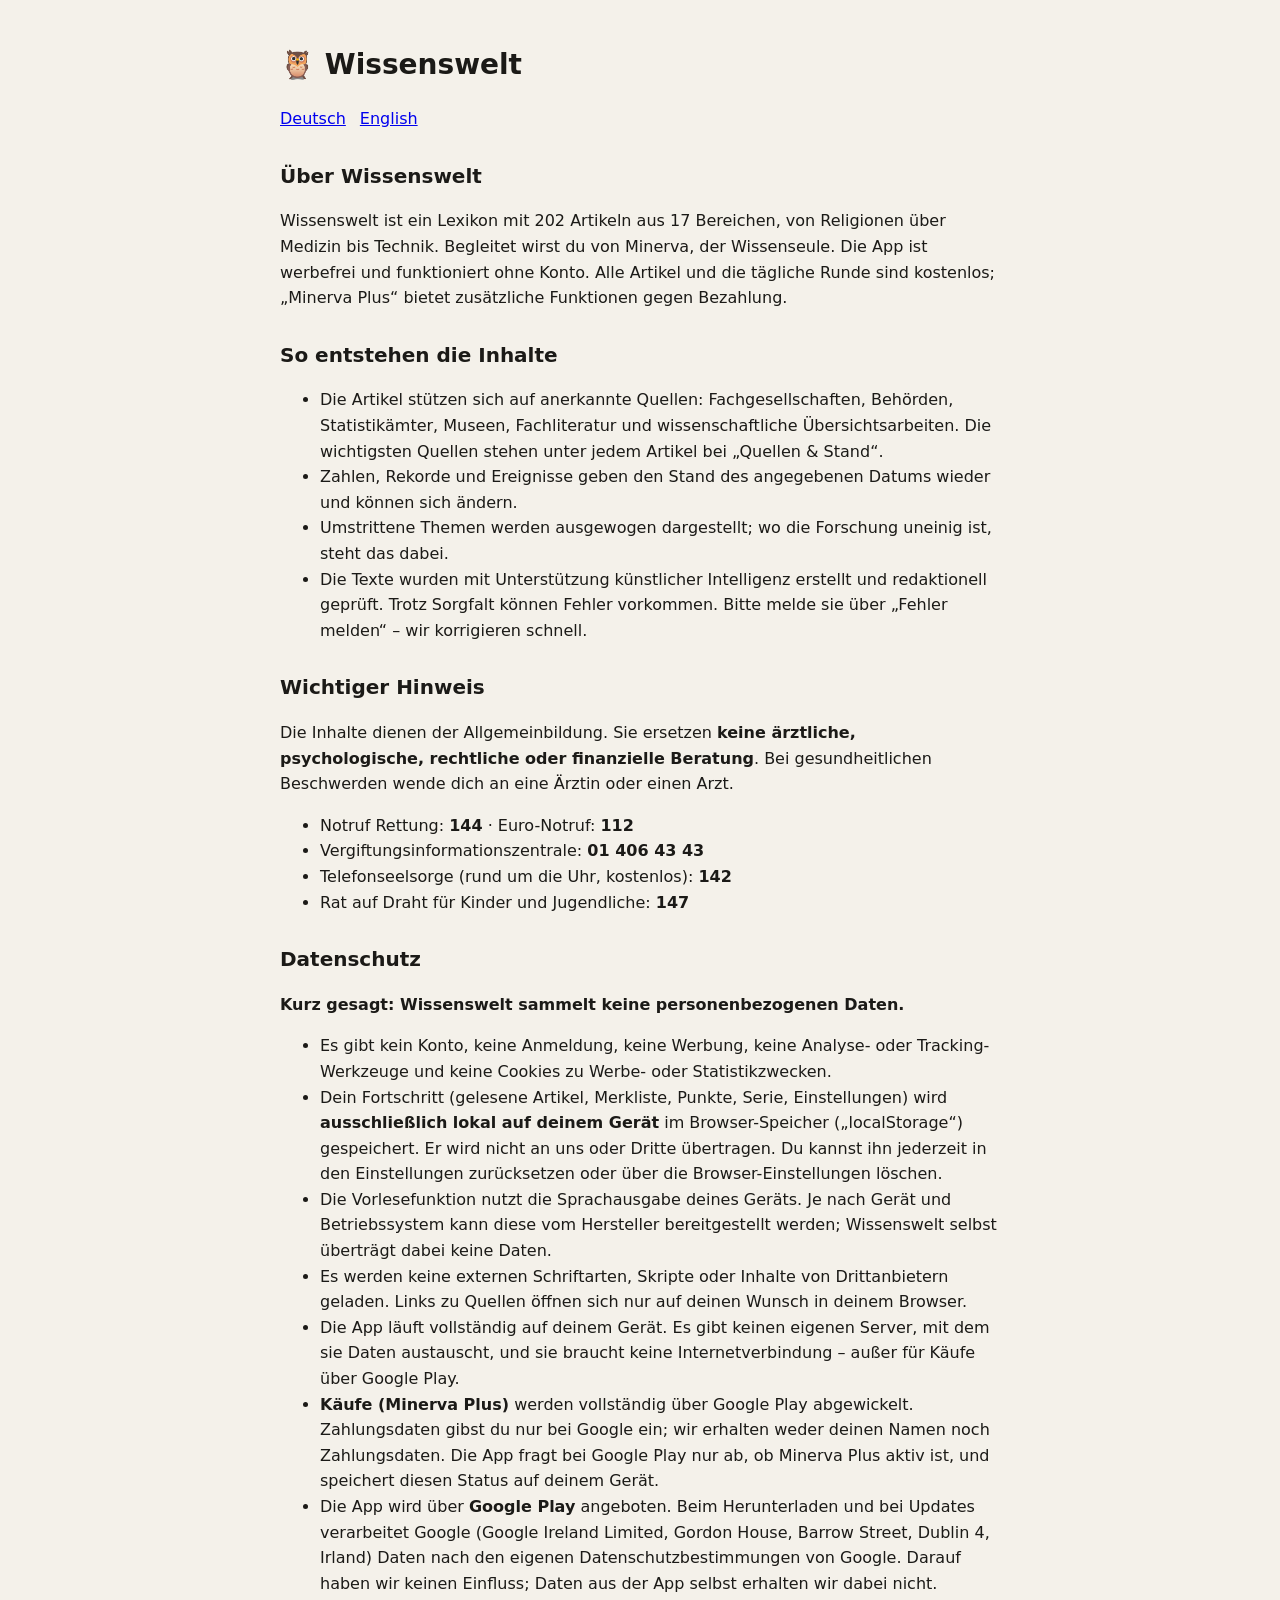
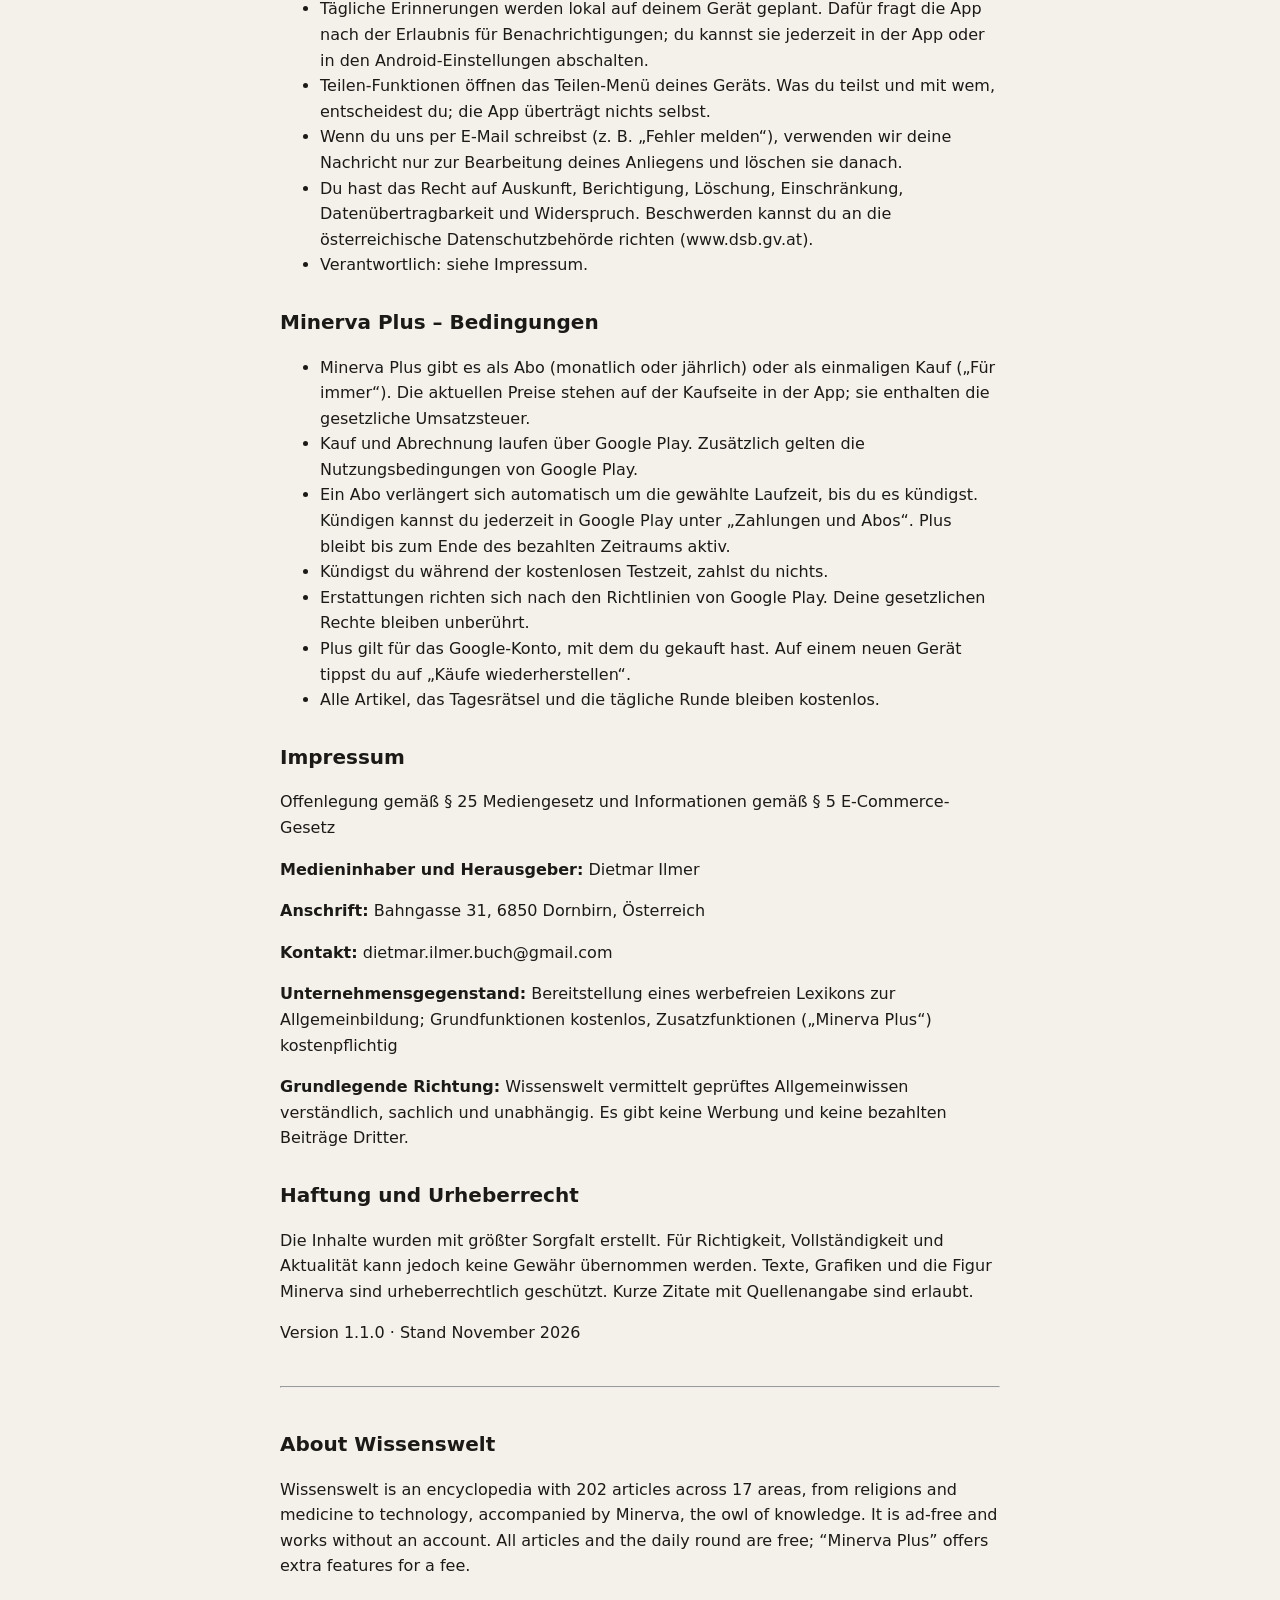
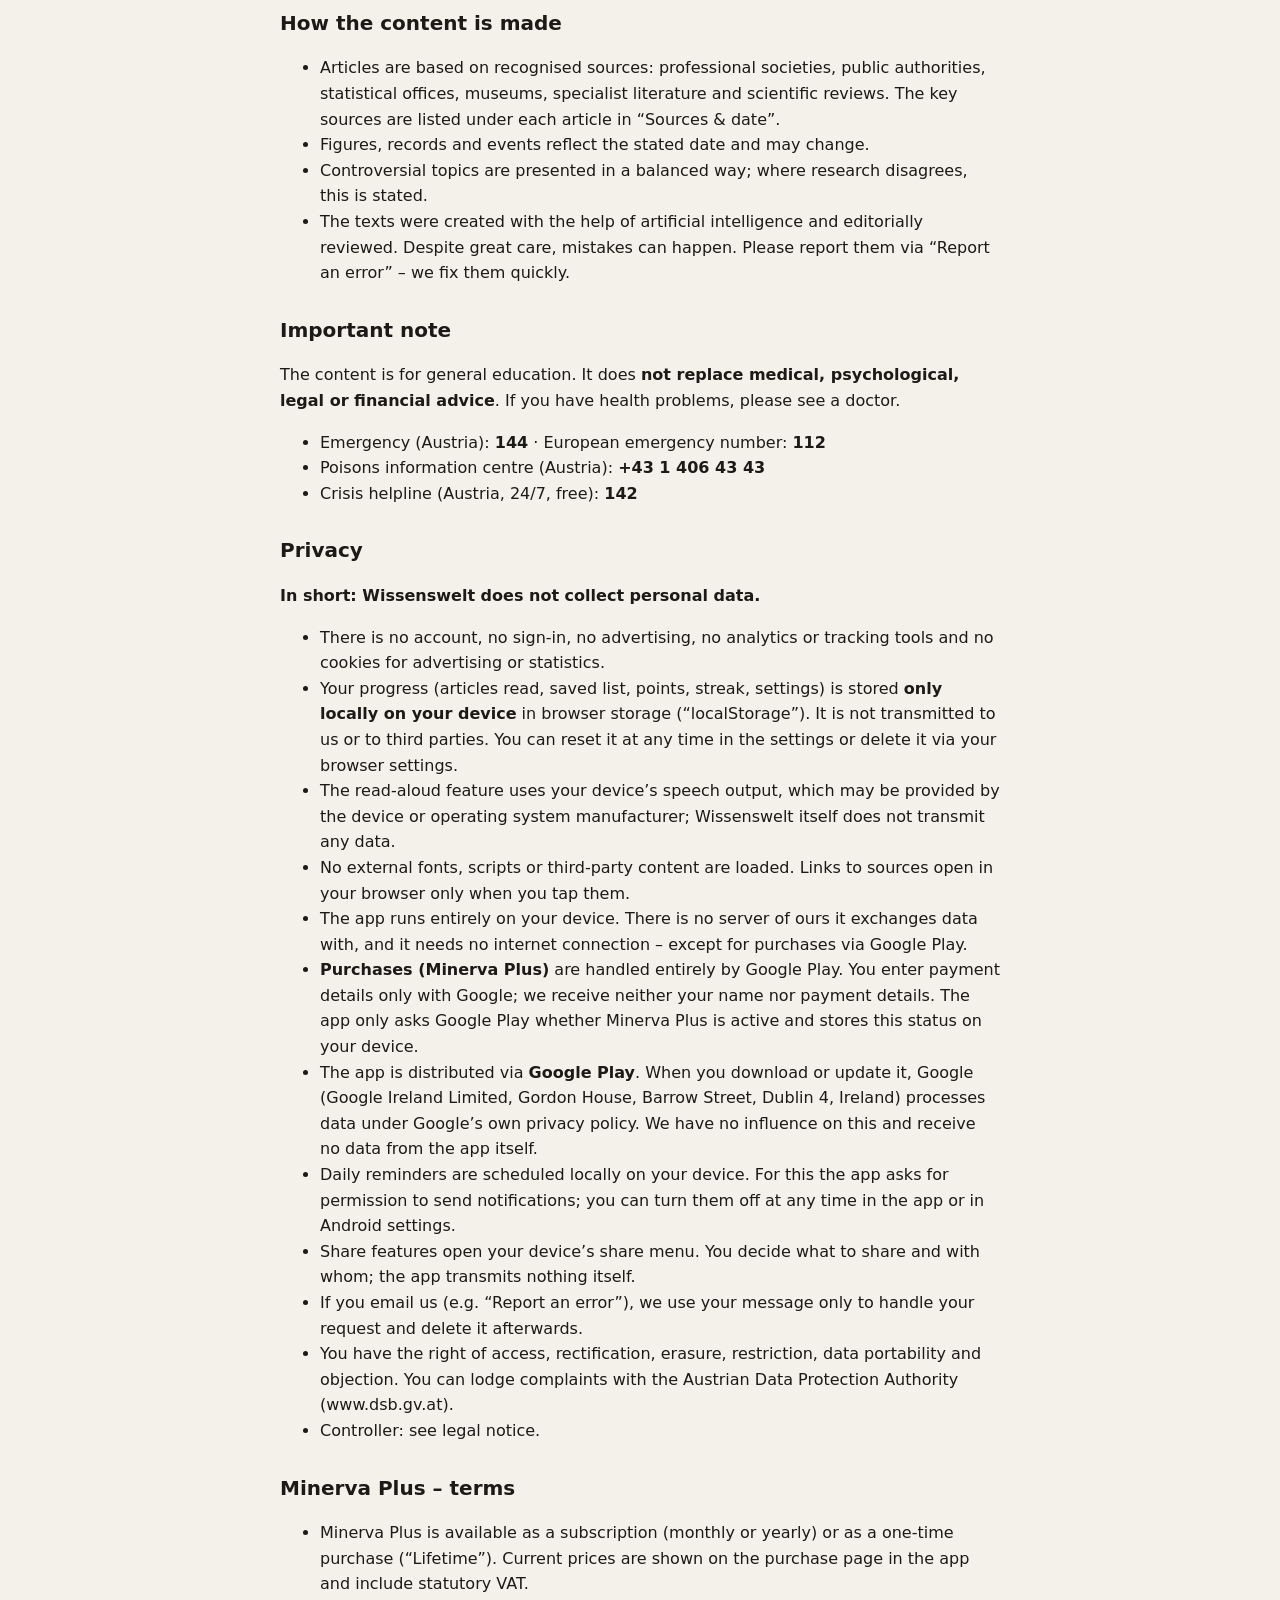
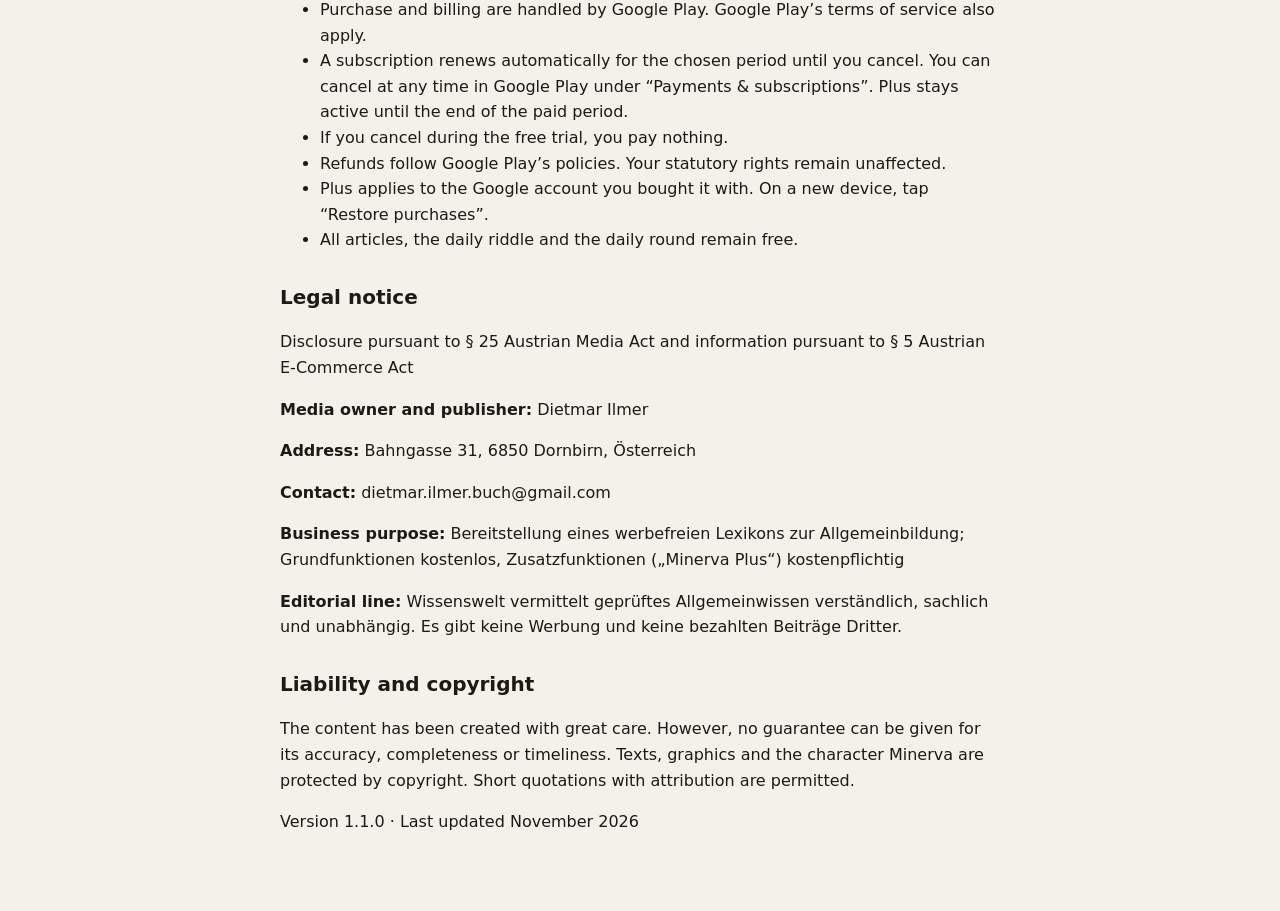
==== privacy.html @ 7f0a8e6c "Datenschutzerklärung und Impressum für Wissenswelt Co-Authored-By: Claude Opus 5.5 <noreply@anthropi" ====
<!DOCTYPE html><html lang="de"><head><meta charset="utf-8"><meta name="viewport" content="width=device-width,initial-scale=1"><title>Wissenswelt – Datenschutz & Impressum</title>
<style>body{font-family:system-ui,-apple-system,"Segoe UI",Roboto,sans-serif;max-width:720px;margin:0 auto;padding:24px 18px 60px;line-height:1.6;color:#1b1a17;background:#f4f1ea}h1{font-size:28px}h2{margin-top:28px;font-size:20px}nav a{margin-right:14px}hr{margin:40px 0}</style></head>
<body><h1>🦉 Wissenswelt</h1><nav><a href="#de">Deutsch</a><a href="#en">English</a></nav><section id="de"><h2>Über Wissenswelt</h2>
<p>Wissenswelt ist ein Lexikon mit 202 Artikeln aus 17 Bereichen, von Religionen über Medizin bis Technik. Begleitet wirst du von Minerva, der Wissenseule. Die App ist werbefrei und funktioniert ohne Konto. Alle Artikel und die tägliche Runde sind kostenlos; „Minerva Plus“ bietet zusätzliche Funktionen gegen Bezahlung.</p>
<h2>So entstehen die Inhalte</h2>
<ul>
<li>Die Artikel stützen sich auf anerkannte Quellen: Fachgesellschaften, Behörden, Statistikämter, Museen, Fachliteratur und wissenschaftliche Übersichtsarbeiten. Die wichtigsten Quellen stehen unter jedem Artikel bei „Quellen &amp; Stand“.</li>
<li>Zahlen, Rekorde und Ereignisse geben den Stand des angegebenen Datums wieder und können sich ändern.</li>
<li>Umstrittene Themen werden ausgewogen dargestellt; wo die Forschung uneinig ist, steht das dabei.</li>
<li>Die Texte wurden mit Unterstützung künstlicher Intelligenz erstellt und redaktionell geprüft. Trotz Sorgfalt können Fehler vorkommen. Bitte melde sie über „Fehler melden“ – wir korrigieren schnell.</li>
</ul>
<h2>Wichtiger Hinweis</h2>
<p>Die Inhalte dienen der Allgemeinbildung. Sie ersetzen <b>keine ärztliche, psychologische, rechtliche oder finanzielle Beratung</b>. Bei gesundheitlichen Beschwerden wende dich an eine Ärztin oder einen Arzt.</p>
<ul>
<li>Notruf Rettung: <b>144</b> · Euro-Notruf: <b>112</b></li>
<li>Vergiftungsinformationszentrale: <b>01 406 43 43</b></li>
<li>Telefonseelsorge (rund um die Uhr, kostenlos): <b>142</b></li>
<li>Rat auf Draht für Kinder und Jugendliche: <b>147</b></li>
</ul>
<h2>Datenschutz</h2>
<p><b>Kurz gesagt: Wissenswelt sammelt keine personenbezogenen Daten.</b></p>
<ul>
<li>Es gibt kein Konto, keine Anmeldung, keine Werbung, keine Analyse- oder Tracking-Werkzeuge und keine Cookies zu Werbe- oder Statistikzwecken.</li>
<li>Dein Fortschritt (gelesene Artikel, Merkliste, Punkte, Serie, Einstellungen) wird <b>ausschließlich lokal auf deinem Gerät</b> im Browser-Speicher („localStorage“) gespeichert. Er wird nicht an uns oder Dritte übertragen. Du kannst ihn jederzeit in den Einstellungen zurücksetzen oder über die Browser-Einstellungen löschen.</li>
<li>Die Vorlesefunktion nutzt die Sprachausgabe deines Geräts. Je nach Gerät und Betriebssystem kann diese vom Hersteller bereitgestellt werden; Wissenswelt selbst überträgt dabei keine Daten.</li>
<li>Es werden keine externen Schriftarten, Skripte oder Inhalte von Drittanbietern geladen. Links zu Quellen öffnen sich nur auf deinen Wunsch in deinem Browser.</li>
<li>Die App läuft vollständig auf deinem Gerät. Es gibt keinen eigenen Server, mit dem sie Daten austauscht, und sie braucht keine Internetverbindung – außer für Käufe über Google Play.</li>
<li><b>Käufe (Minerva Plus)</b> werden vollständig über Google Play abgewickelt. Zahlungsdaten gibst du nur bei Google ein; wir erhalten weder deinen Namen noch Zahlungsdaten. Die App fragt bei Google Play nur ab, ob Minerva Plus aktiv ist, und speichert diesen Status auf deinem Gerät.</li>
<li>Die App wird über <b>Google Play</b> angeboten. Beim Herunterladen und bei Updates verarbeitet Google (Google Ireland Limited, Gordon House, Barrow Street, Dublin 4, Irland) Daten nach den eigenen Datenschutzbestimmungen von Google. Darauf haben wir keinen Einfluss; Daten aus der App selbst erhalten wir dabei nicht.</li>
<li>Tägliche Erinnerungen werden lokal auf deinem Gerät geplant. Dafür fragt die App nach der Erlaubnis für Benachrichtigungen; du kannst sie jederzeit in der App oder in den Android-Einstellungen abschalten.</li>
<li>Teilen-Funktionen öffnen das Teilen-Menü deines Geräts. Was du teilst und mit wem, entscheidest du; die App überträgt nichts selbst.</li>
<li>Wenn du uns per E-Mail schreibst (z. B. „Fehler melden“), verwenden wir deine Nachricht nur zur Bearbeitung deines Anliegens und löschen sie danach.</li>
<li>Du hast das Recht auf Auskunft, Berichtigung, Löschung, Einschränkung, Datenübertragbarkeit und Widerspruch. Beschwerden kannst du an die österreichische Datenschutzbehörde richten (www.dsb.gv.at).</li>
<li>Verantwortlich: siehe Impressum.</li>
</ul>
<h2>Minerva Plus – Bedingungen</h2>
<ul>
<li>Minerva Plus gibt es als Abo (monatlich oder jährlich) oder als einmaligen Kauf („Für immer“). Die aktuellen Preise stehen auf der Kaufseite in der App; sie enthalten die gesetzliche Umsatzsteuer.</li>
<li>Kauf und Abrechnung laufen über Google Play. Zusätzlich gelten die Nutzungsbedingungen von Google Play.</li>
<li>Ein Abo verlängert sich automatisch um die gewählte Laufzeit, bis du es kündigst. Kündigen kannst du jederzeit in Google Play unter „Zahlungen und Abos“. Plus bleibt bis zum Ende des bezahlten Zeitraums aktiv.</li>
<li>Kündigst du während der kostenlosen Testzeit, zahlst du nichts.</li>
<li>Erstattungen richten sich nach den Richtlinien von Google Play. Deine gesetzlichen Rechte bleiben unberührt.</li>
<li>Plus gilt für das Google-Konto, mit dem du gekauft hast. Auf einem neuen Gerät tippst du auf „Käufe wiederherstellen“.</li>
<li>Alle Artikel, das Tagesrätsel und die tägliche Runde bleiben kostenlos.</li>
</ul>
<h2>Impressum</h2>
<p>Offenlegung gemäß § 25 Mediengesetz und Informationen gemäß § 5 E-Commerce-Gesetz</p>
<p><b>Medieninhaber und Herausgeber:</b> Dietmar Ilmer</p>
<p><b>Anschrift:</b> Bahngasse 31, 6850 Dornbirn, Österreich</p>
<p><b>Kontakt:</b> dietmar.ilmer.buch@gmail.com</p>
<p><b>Unternehmensgegenstand:</b> Bereitstellung eines werbefreien Lexikons zur Allgemeinbildung; Grundfunktionen kostenlos, Zusatzfunktionen („Minerva Plus“) kostenpflichtig</p>
<p><b>Grundlegende Richtung:</b> Wissenswelt vermittelt geprüftes Allgemeinwissen verständlich, sachlich und unabhängig. Es gibt keine Werbung und keine bezahlten Beiträge Dritter.</p>
<h2>Haftung und Urheberrecht</h2>
<p>Die Inhalte wurden mit größter Sorgfalt erstellt. Für Richtigkeit, Vollständigkeit und Aktualität kann jedoch keine Gewähr übernommen werden. Texte, Grafiken und die Figur Minerva sind urheberrechtlich geschützt. Kurze Zitate mit Quellenangabe sind erlaubt.</p>
<p>Version 1.1.0 · Stand November 2026</p></section><hr><section id="en" lang="en"><h2>About Wissenswelt</h2>
<p>Wissenswelt is an encyclopedia with 202 articles across 17 areas, from religions and medicine to technology, accompanied by Minerva, the owl of knowledge. It is ad-free and works without an account. All articles and the daily round are free; “Minerva Plus” offers extra features for a fee.</p>
<h2>How the content is made</h2>
<ul>
<li>Articles are based on recognised sources: professional societies, public authorities, statistical offices, museums, specialist literature and scientific reviews. The key sources are listed under each article in “Sources &amp; date”.</li>
<li>Figures, records and events reflect the stated date and may change.</li>
<li>Controversial topics are presented in a balanced way; where research disagrees, this is stated.</li>
<li>The texts were created with the help of artificial intelligence and editorially reviewed. Despite great care, mistakes can happen. Please report them via “Report an error” – we fix them quickly.</li>
</ul>
<h2>Important note</h2>
<p>The content is for general education. It does <b>not replace medical, psychological, legal or financial advice</b>. If you have health problems, please see a doctor.</p>
<ul>
<li>Emergency (Austria): <b>144</b> · European emergency number: <b>112</b></li>
<li>Poisons information centre (Austria): <b>+43 1 406 43 43</b></li>
<li>Crisis helpline (Austria, 24/7, free): <b>142</b></li>
</ul>
<h2>Privacy</h2>
<p><b>In short: Wissenswelt does not collect personal data.</b></p>
<ul>
<li>There is no account, no sign-in, no advertising, no analytics or tracking tools and no cookies for advertising or statistics.</li>
<li>Your progress (articles read, saved list, points, streak, settings) is stored <b>only locally on your device</b> in browser storage (“localStorage”). It is not transmitted to us or to third parties. You can reset it at any time in the settings or delete it via your browser settings.</li>
<li>The read-aloud feature uses your device’s speech output, which may be provided by the device or operating system manufacturer; Wissenswelt itself does not transmit any data.</li>
<li>No external fonts, scripts or third-party content are loaded. Links to sources open in your browser only when you tap them.</li>
<li>The app runs entirely on your device. There is no server of ours it exchanges data with, and it needs no internet connection – except for purchases via Google Play.</li>
<li><b>Purchases (Minerva Plus)</b> are handled entirely by Google Play. You enter payment details only with Google; we receive neither your name nor payment details. The app only asks Google Play whether Minerva Plus is active and stores this status on your device.</li>
<li>The app is distributed via <b>Google Play</b>. When you download or update it, Google (Google Ireland Limited, Gordon House, Barrow Street, Dublin 4, Ireland) processes data under Google’s own privacy policy. We have no influence on this and receive no data from the app itself.</li>
<li>Daily reminders are scheduled locally on your device. For this the app asks for permission to send notifications; you can turn them off at any time in the app or in Android settings.</li>
<li>Share features open your device’s share menu. You decide what to share and with whom; the app transmits nothing itself.</li>
<li>If you email us (e.g. “Report an error”), we use your message only to handle your request and delete it afterwards.</li>
<li>You have the right of access, rectification, erasure, restriction, data portability and objection. You can lodge complaints with the Austrian Data Protection Authority (www.dsb.gv.at).</li>
<li>Controller: see legal notice.</li>
</ul>
<h2>Minerva Plus – terms</h2>
<ul>
<li>Minerva Plus is available as a subscription (monthly or yearly) or as a one-time purchase (“Lifetime”). Current prices are shown on the purchase page in the app and include statutory VAT.</li>
<li>Purchase and billing are handled by Google Play. Google Play’s terms of service also apply.</li>
<li>A subscription renews automatically for the chosen period until you cancel. You can cancel at any time in Google Play under “Payments &amp; subscriptions”. Plus stays active until the end of the paid period.</li>
<li>If you cancel during the free trial, you pay nothing.</li>
<li>Refunds follow Google Play’s policies. Your statutory rights remain unaffected.</li>
<li>Plus applies to the Google account you bought it with. On a new device, tap “Restore purchases”.</li>
<li>All articles, the daily riddle and the daily round remain free.</li>
</ul>
<h2>Legal notice</h2>
<p>Disclosure pursuant to § 25 Austrian Media Act and information pursuant to § 5 Austrian E-Commerce Act</p>
<p><b>Media owner and publisher:</b> Dietmar Ilmer</p>
<p><b>Address:</b> Bahngasse 31, 6850 Dornbirn, Österreich</p>
<p><b>Contact:</b> dietmar.ilmer.buch@gmail.com</p>
<p><b>Business purpose:</b> Bereitstellung eines werbefreien Lexikons zur Allgemeinbildung; Grundfunktionen kostenlos, Zusatzfunktionen („Minerva Plus“) kostenpflichtig</p>
<p><b>Editorial line:</b> Wissenswelt vermittelt geprüftes Allgemeinwissen verständlich, sachlich und unabhängig. Es gibt keine Werbung und keine bezahlten Beiträge Dritter.</p>
<h2>Liability and copyright</h2>
<p>The content has been created with great care. However, no guarantee can be given for its accuracy, completeness or timeliness. Texts, graphics and the character Minerva are protected by copyright. Short quotations with attribution are permitted.</p>
<p>Version 1.1.0 · Last updated November 2026</p></section></body></html>
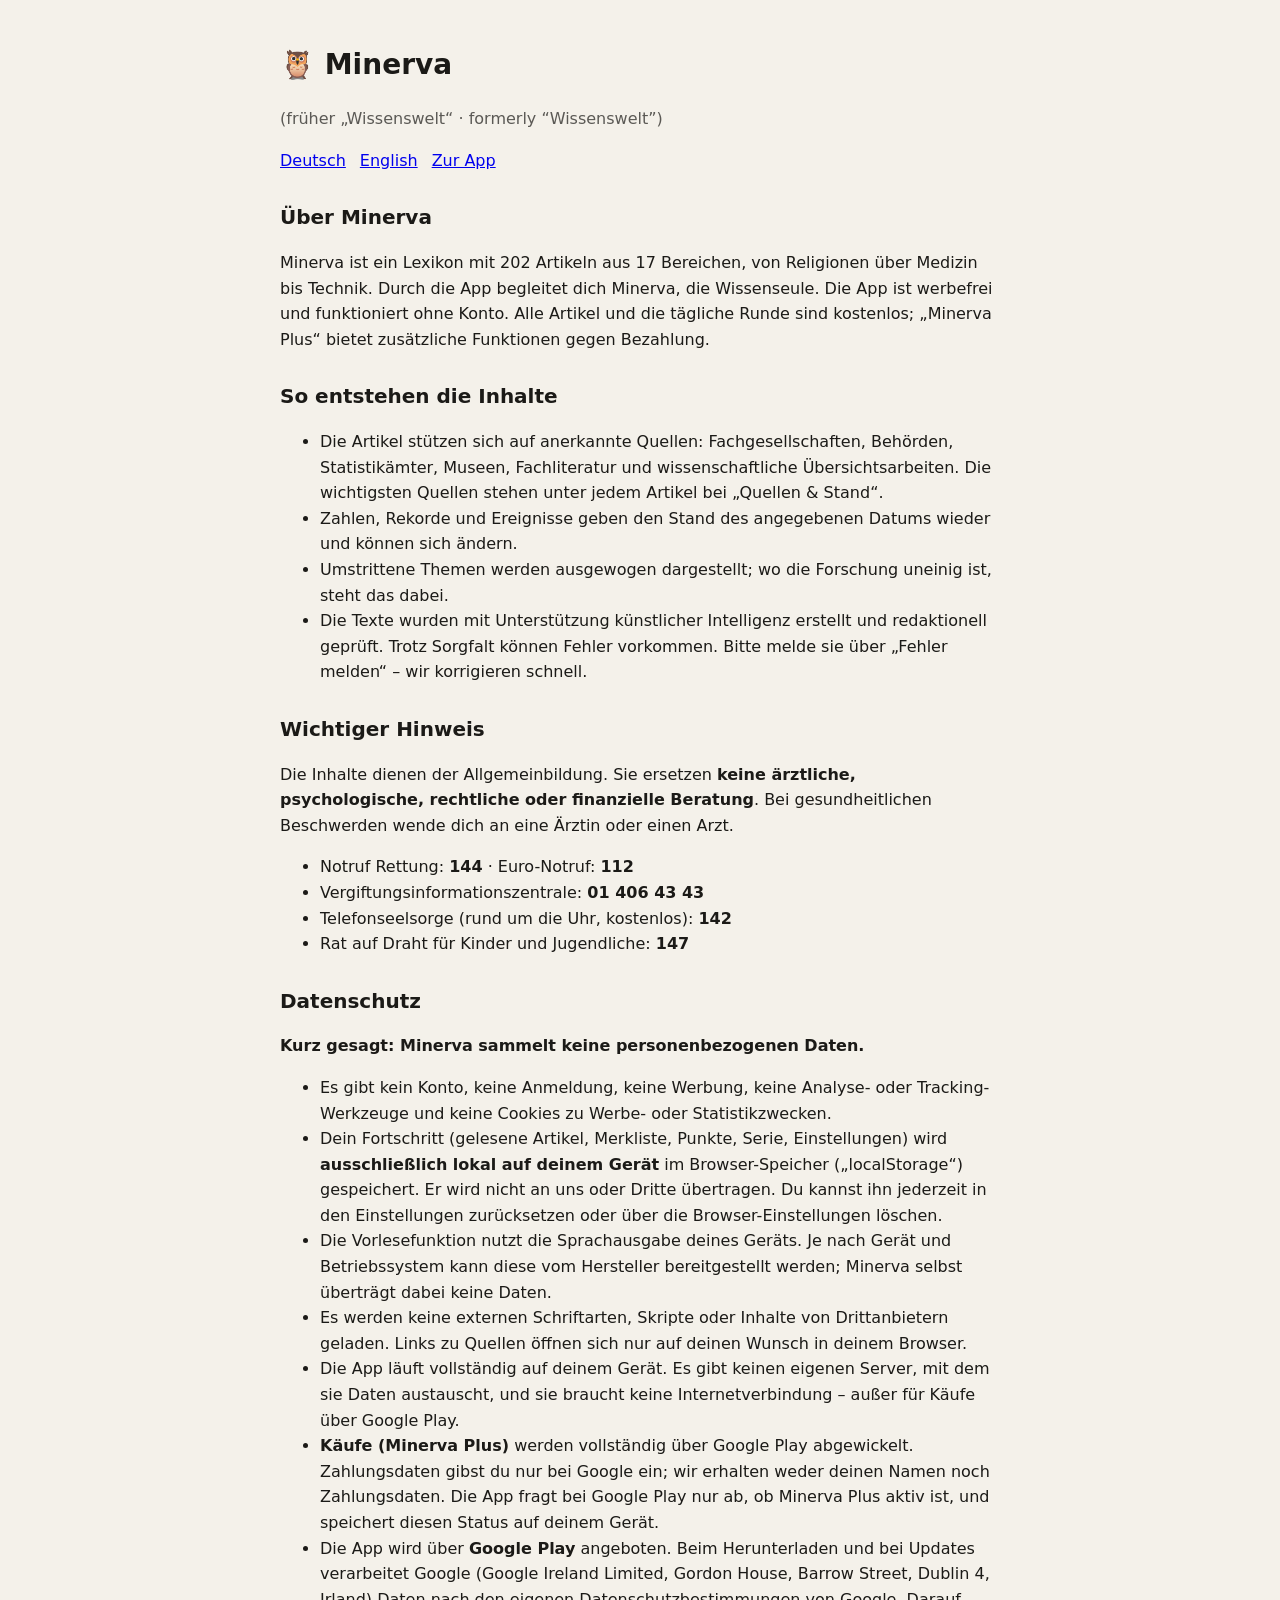
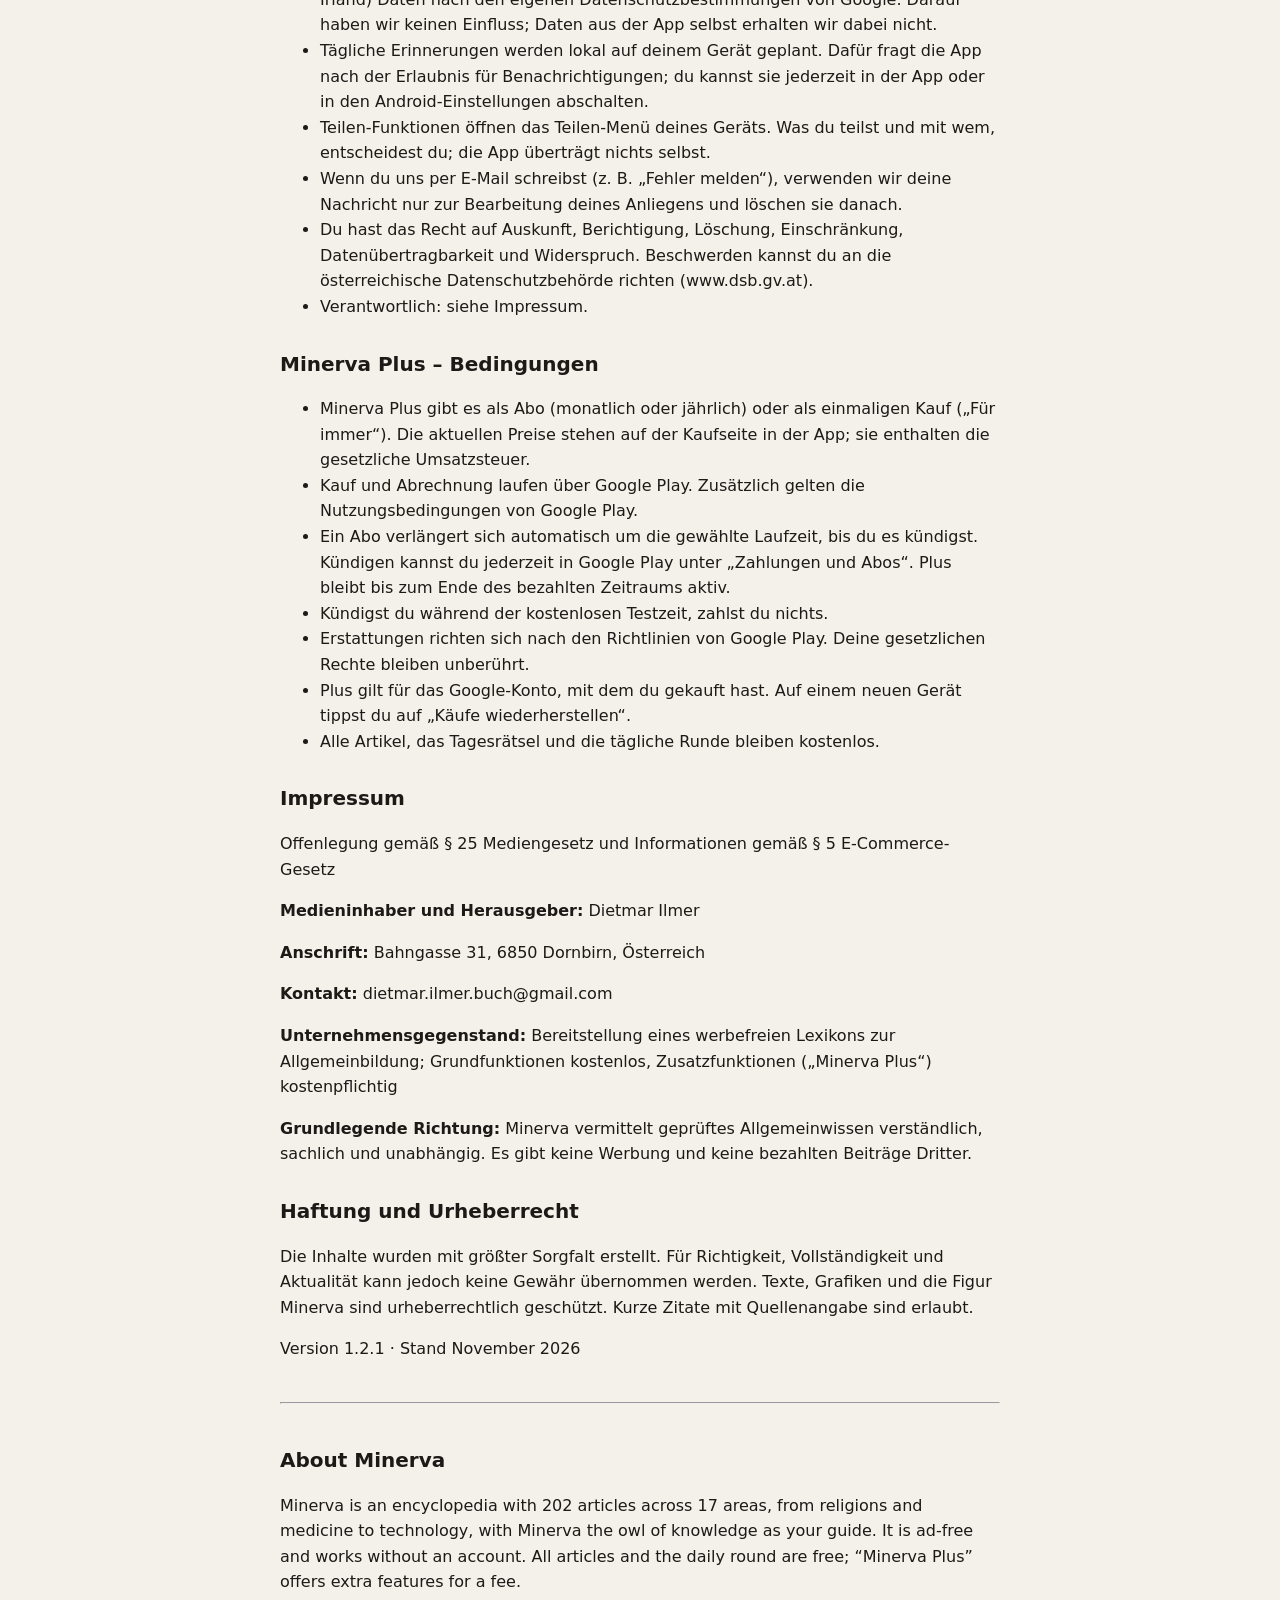
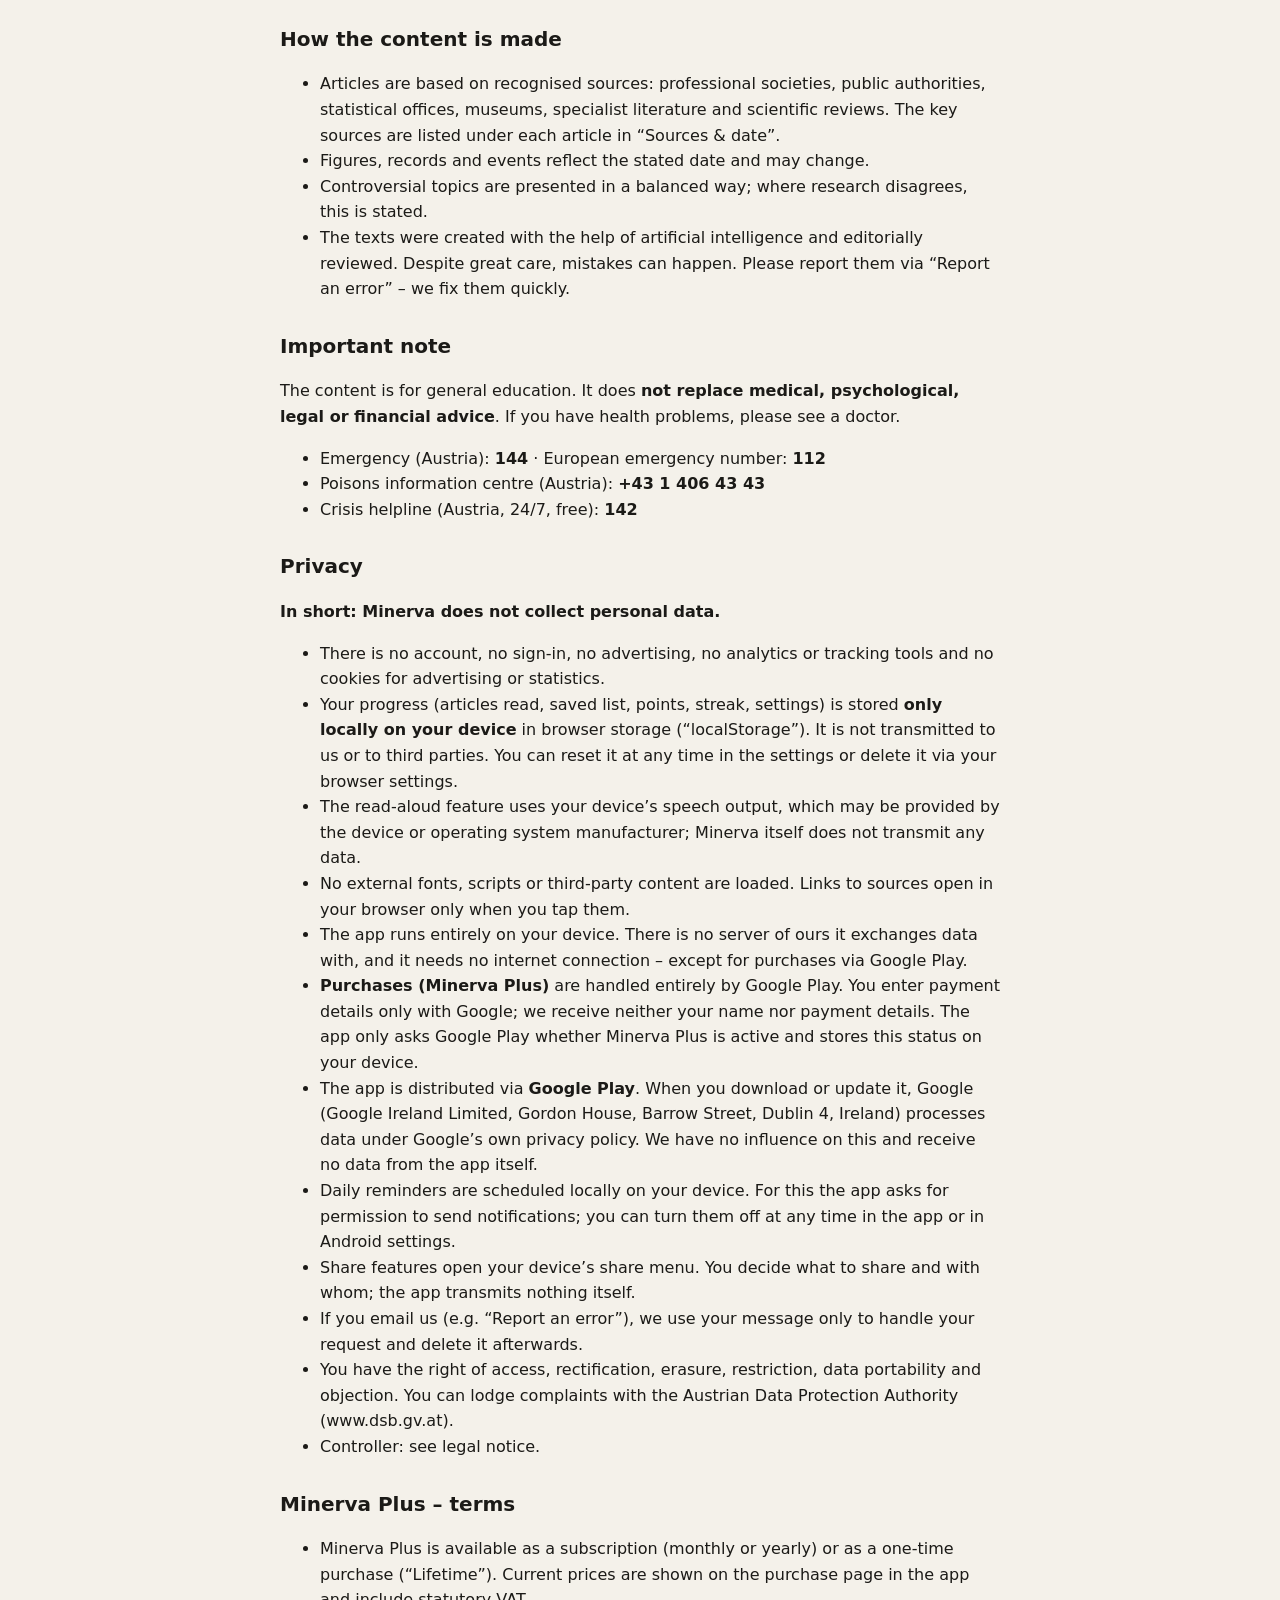
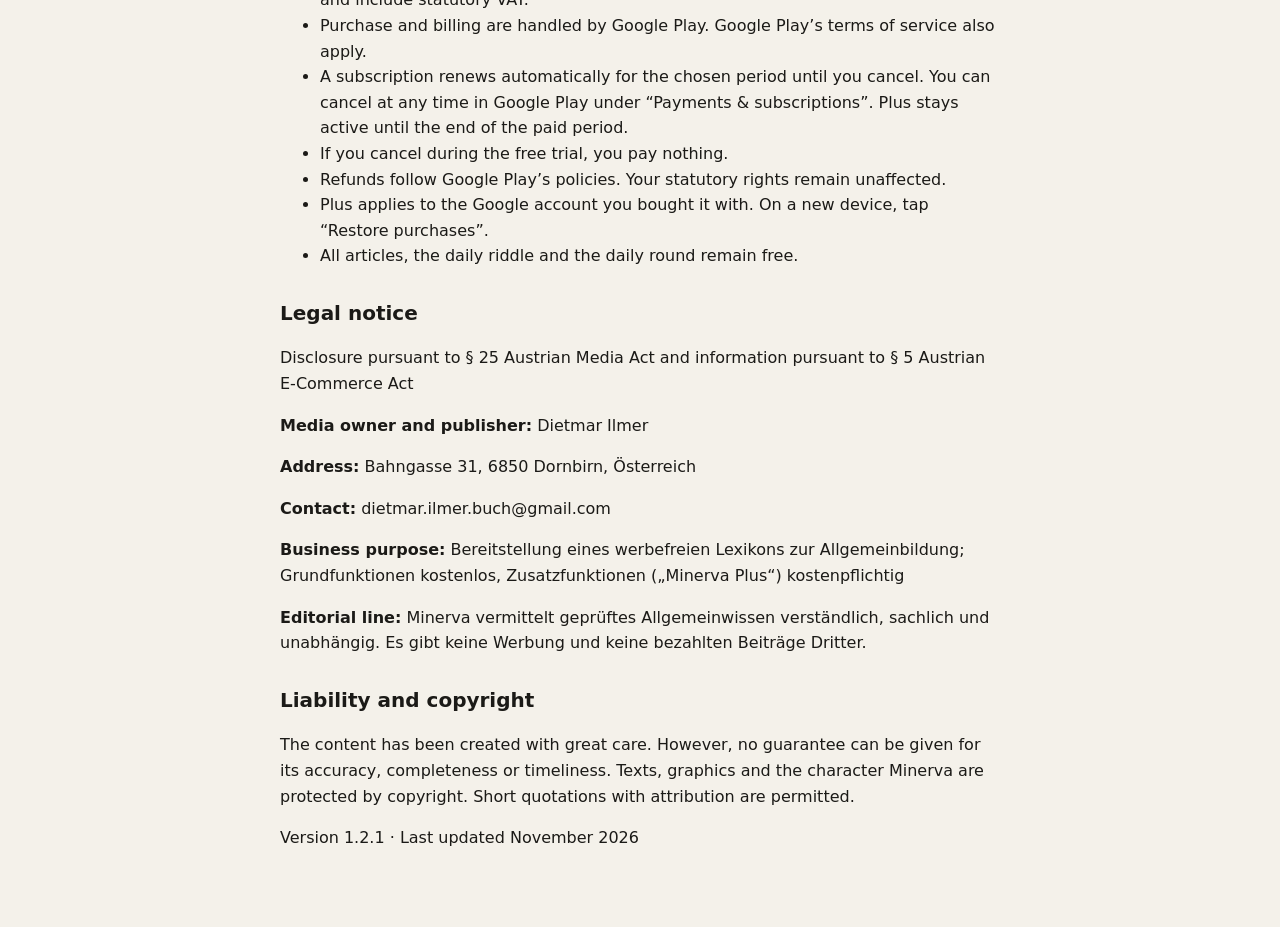
==== commit 65a74897: "Datenschutzerklärung: App heißt jetzt Minerva, Version 1.2.1 Co-Authored-By: Claude Opus 5.5 <norepl" ====
--- a/privacy.html
+++ b/privacy.html
@@ -1,7 +1,7 @@
-<!DOCTYPE html><html lang="de"><head><meta charset="utf-8"><meta name="viewport" content="width=device-width,initial-scale=1"><title>Wissenswelt – Datenschutz & Impressum</title>
+<!DOCTYPE html><html lang="de"><head><meta charset="utf-8"><meta name="viewport" content="width=device-width,initial-scale=1"><title>Minerva – Datenschutz & Impressum</title>
 <style>body{font-family:system-ui,-apple-system,"Segoe UI",Roboto,sans-serif;max-width:720px;margin:0 auto;padding:24px 18px 60px;line-height:1.6;color:#1b1a17;background:#f4f1ea}h1{font-size:28px}h2{margin-top:28px;font-size:20px}nav a{margin-right:14px}hr{margin:40px 0}</style></head>
-<body><h1>🦉 Wissenswelt</h1><nav><a href="#de">Deutsch</a><a href="#en">English</a></nav><section id="de"><h2>Über Wissenswelt</h2>
-<p>Wissenswelt ist ein Lexikon mit 202 Artikeln aus 17 Bereichen, von Religionen über Medizin bis Technik. Begleitet wirst du von Minerva, der Wissenseule. Die App ist werbefrei und funktioniert ohne Konto. Alle Artikel und die tägliche Runde sind kostenlos; „Minerva Plus“ bietet zusätzliche Funktionen gegen Bezahlung.</p>
+<body><h1>🦉 Minerva</h1><p style="opacity:.7">(früher „Wissenswelt“ · formerly “Wissenswelt”)</p><nav><a href="#de">Deutsch</a><a href="#en">English</a><a href="./">Zur App</a></nav><section id="de"><h2>Über Minerva</h2>
+<p>Minerva ist ein Lexikon mit 202 Artikeln aus 17 Bereichen, von Religionen über Medizin bis Technik. Durch die App begleitet dich Minerva, die Wissenseule. Die App ist werbefrei und funktioniert ohne Konto. Alle Artikel und die tägliche Runde sind kostenlos; „Minerva Plus“ bietet zusätzliche Funktionen gegen Bezahlung.</p>
 <h2>So entstehen die Inhalte</h2>
 <ul>
 <li>Die Artikel stützen sich auf anerkannte Quellen: Fachgesellschaften, Behörden, Statistikämter, Museen, Fachliteratur und wissenschaftliche Übersichtsarbeiten. Die wichtigsten Quellen stehen unter jedem Artikel bei „Quellen &amp; Stand“.</li>
@@ -18,11 +18,11 @@
 <li>Rat auf Draht für Kinder und Jugendliche: <b>147</b></li>
 </ul>
 <h2>Datenschutz</h2>
-<p><b>Kurz gesagt: Wissenswelt sammelt keine personenbezogenen Daten.</b></p>
+<p><b>Kurz gesagt: Minerva sammelt keine personenbezogenen Daten.</b></p>
 <ul>
 <li>Es gibt kein Konto, keine Anmeldung, keine Werbung, keine Analyse- oder Tracking-Werkzeuge und keine Cookies zu Werbe- oder Statistikzwecken.</li>
 <li>Dein Fortschritt (gelesene Artikel, Merkliste, Punkte, Serie, Einstellungen) wird <b>ausschließlich lokal auf deinem Gerät</b> im Browser-Speicher („localStorage“) gespeichert. Er wird nicht an uns oder Dritte übertragen. Du kannst ihn jederzeit in den Einstellungen zurücksetzen oder über die Browser-Einstellungen löschen.</li>
-<li>Die Vorlesefunktion nutzt die Sprachausgabe deines Geräts. Je nach Gerät und Betriebssystem kann diese vom Hersteller bereitgestellt werden; Wissenswelt selbst überträgt dabei keine Daten.</li>
+<li>Die Vorlesefunktion nutzt die Sprachausgabe deines Geräts. Je nach Gerät und Betriebssystem kann diese vom Hersteller bereitgestellt werden; Minerva selbst überträgt dabei keine Daten.</li>
 <li>Es werden keine externen Schriftarten, Skripte oder Inhalte von Drittanbietern geladen. Links zu Quellen öffnen sich nur auf deinen Wunsch in deinem Browser.</li>
 <li>Die App läuft vollständig auf deinem Gerät. Es gibt keinen eigenen Server, mit dem sie Daten austauscht, und sie braucht keine Internetverbindung – außer für Käufe über Google Play.</li>
 <li><b>Käufe (Minerva Plus)</b> werden vollständig über Google Play abgewickelt. Zahlungsdaten gibst du nur bei Google ein; wir erhalten weder deinen Namen noch Zahlungsdaten. Die App fragt bei Google Play nur ab, ob Minerva Plus aktiv ist, und speichert diesen Status auf deinem Gerät.</li>
@@ -49,11 +49,11 @@
 <p><b>Anschrift:</b> Bahngasse 31, 6850 Dornbirn, Österreich</p>
 <p><b>Kontakt:</b> dietmar.ilmer.buch@gmail.com</p>
 <p><b>Unternehmensgegenstand:</b> Bereitstellung eines werbefreien Lexikons zur Allgemeinbildung; Grundfunktionen kostenlos, Zusatzfunktionen („Minerva Plus“) kostenpflichtig</p>
-<p><b>Grundlegende Richtung:</b> Wissenswelt vermittelt geprüftes Allgemeinwissen verständlich, sachlich und unabhängig. Es gibt keine Werbung und keine bezahlten Beiträge Dritter.</p>
+<p><b>Grundlegende Richtung:</b> Minerva vermittelt geprüftes Allgemeinwissen verständlich, sachlich und unabhängig. Es gibt keine Werbung und keine bezahlten Beiträge Dritter.</p>
 <h2>Haftung und Urheberrecht</h2>
 <p>Die Inhalte wurden mit größter Sorgfalt erstellt. Für Richtigkeit, Vollständigkeit und Aktualität kann jedoch keine Gewähr übernommen werden. Texte, Grafiken und die Figur Minerva sind urheberrechtlich geschützt. Kurze Zitate mit Quellenangabe sind erlaubt.</p>
-<p>Version 1.1.0 · Stand November 2026</p></section><hr><section id="en" lang="en"><h2>About Wissenswelt</h2>
-<p>Wissenswelt is an encyclopedia with 202 articles across 17 areas, from religions and medicine to technology, accompanied by Minerva, the owl of knowledge. It is ad-free and works without an account. All articles and the daily round are free; “Minerva Plus” offers extra features for a fee.</p>
+<p>Version 1.2.1 · Stand November 2026</p></section><hr><section id="en" lang="en"><h2>About Minerva</h2>
+<p>Minerva is an encyclopedia with 202 articles across 17 areas, from religions and medicine to technology, with Minerva the owl of knowledge as your guide. It is ad-free and works without an account. All articles and the daily round are free; “Minerva Plus” offers extra features for a fee.</p>
 <h2>How the content is made</h2>
 <ul>
 <li>Articles are based on recognised sources: professional societies, public authorities, statistical offices, museums, specialist literature and scientific reviews. The key sources are listed under each article in “Sources &amp; date”.</li>
@@ -69,11 +69,11 @@
 <li>Crisis helpline (Austria, 24/7, free): <b>142</b></li>
 </ul>
 <h2>Privacy</h2>
-<p><b>In short: Wissenswelt does not collect personal data.</b></p>
+<p><b>In short: Minerva does not collect personal data.</b></p>
 <ul>
 <li>There is no account, no sign-in, no advertising, no analytics or tracking tools and no cookies for advertising or statistics.</li>
 <li>Your progress (articles read, saved list, points, streak, settings) is stored <b>only locally on your device</b> in browser storage (“localStorage”). It is not transmitted to us or to third parties. You can reset it at any time in the settings or delete it via your browser settings.</li>
-<li>The read-aloud feature uses your device’s speech output, which may be provided by the device or operating system manufacturer; Wissenswelt itself does not transmit any data.</li>
+<li>The read-aloud feature uses your device’s speech output, which may be provided by the device or operating system manufacturer; Minerva itself does not transmit any data.</li>
 <li>No external fonts, scripts or third-party content are loaded. Links to sources open in your browser only when you tap them.</li>
 <li>The app runs entirely on your device. There is no server of ours it exchanges data with, and it needs no internet connection – except for purchases via Google Play.</li>
 <li><b>Purchases (Minerva Plus)</b> are handled entirely by Google Play. You enter payment details only with Google; we receive neither your name nor payment details. The app only asks Google Play whether Minerva Plus is active and stores this status on your device.</li>
@@ -100,7 +100,7 @@
 <p><b>Address:</b> Bahngasse 31, 6850 Dornbirn, Österreich</p>
 <p><b>Contact:</b> dietmar.ilmer.buch@gmail.com</p>
 <p><b>Business purpose:</b> Bereitstellung eines werbefreien Lexikons zur Allgemeinbildung; Grundfunktionen kostenlos, Zusatzfunktionen („Minerva Plus“) kostenpflichtig</p>
-<p><b>Editorial line:</b> Wissenswelt vermittelt geprüftes Allgemeinwissen verständlich, sachlich und unabhängig. Es gibt keine Werbung und keine bezahlten Beiträge Dritter.</p>
+<p><b>Editorial line:</b> Minerva vermittelt geprüftes Allgemeinwissen verständlich, sachlich und unabhängig. Es gibt keine Werbung und keine bezahlten Beiträge Dritter.</p>
 <h2>Liability and copyright</h2>
 <p>The content has been created with great care. However, no guarantee can be given for its accuracy, completeness or timeliness. Texts, graphics and the character Minerva are protected by copyright. Short quotations with attribution are permitted.</p>
-<p>Version 1.1.0 · Last updated November 2026</p></section></body></html>+<p>Version 1.2.1 · Last updated November 2026</p></section></body></html>
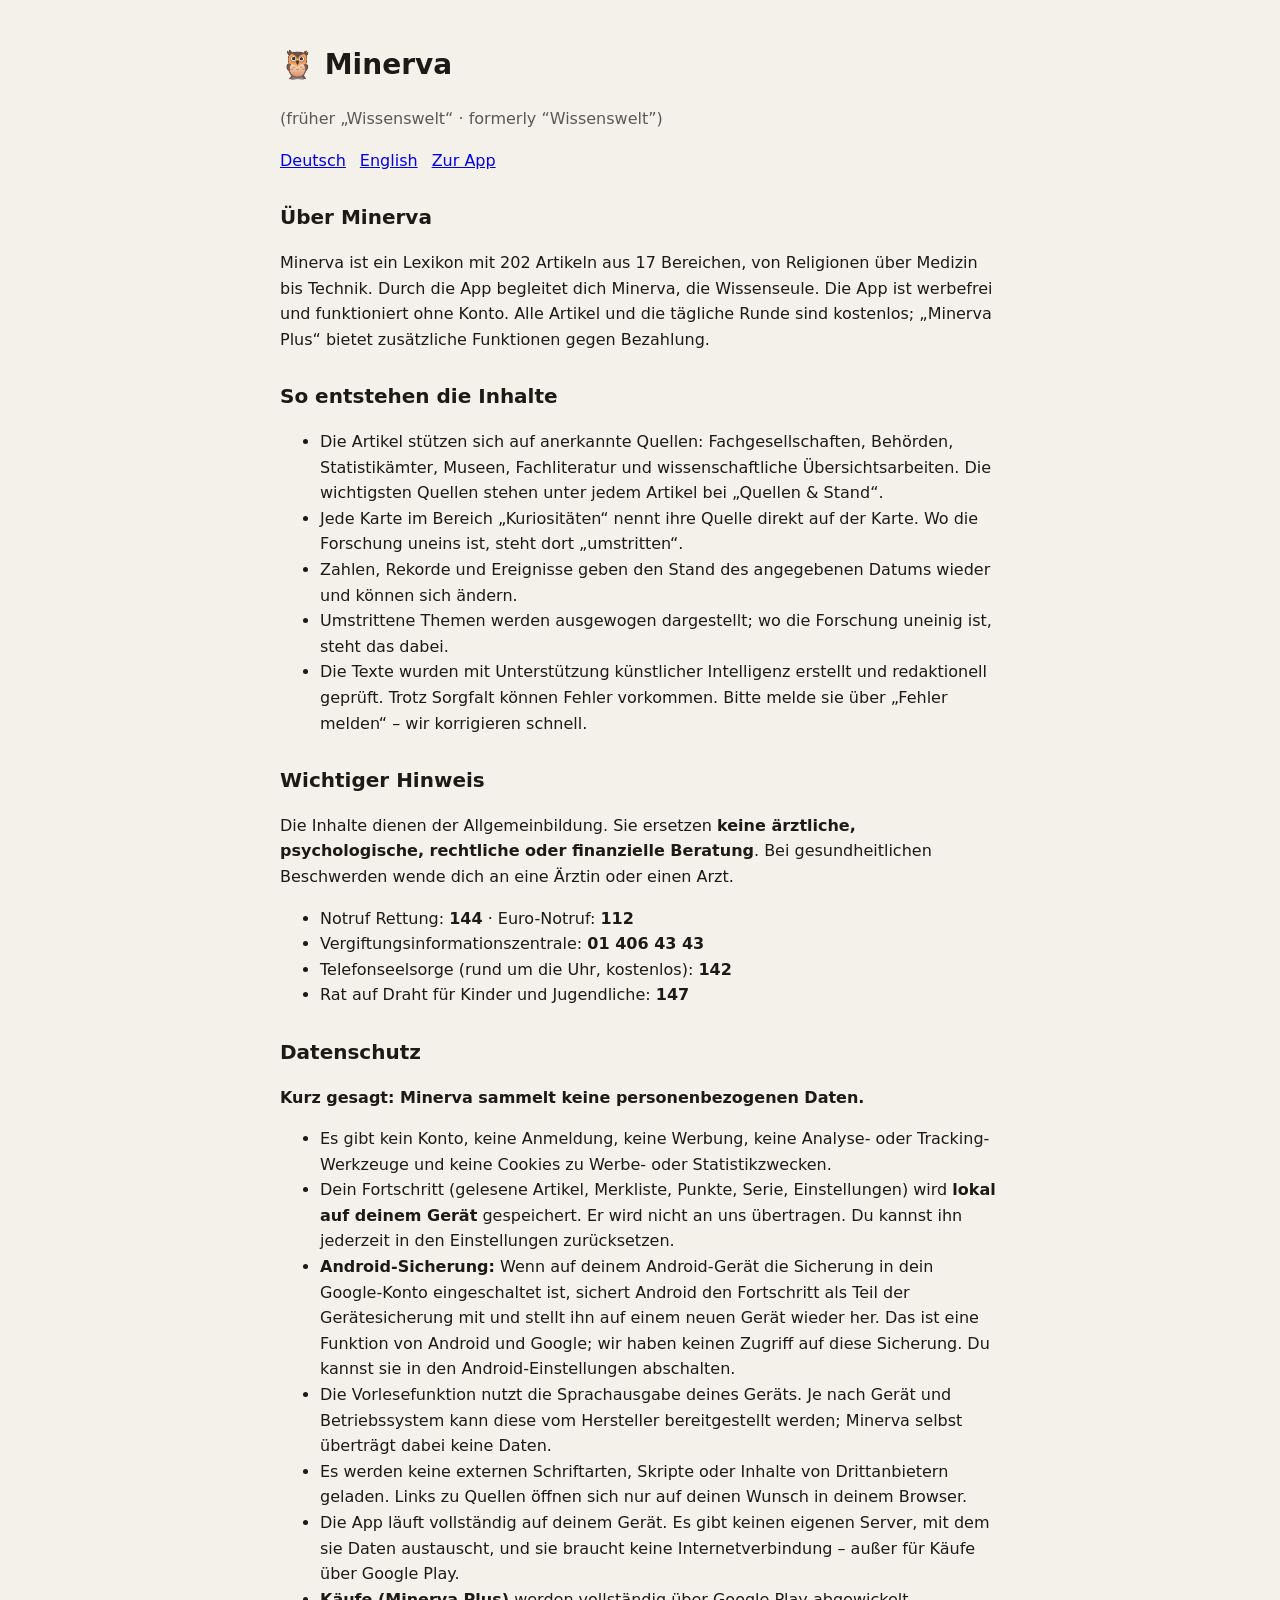
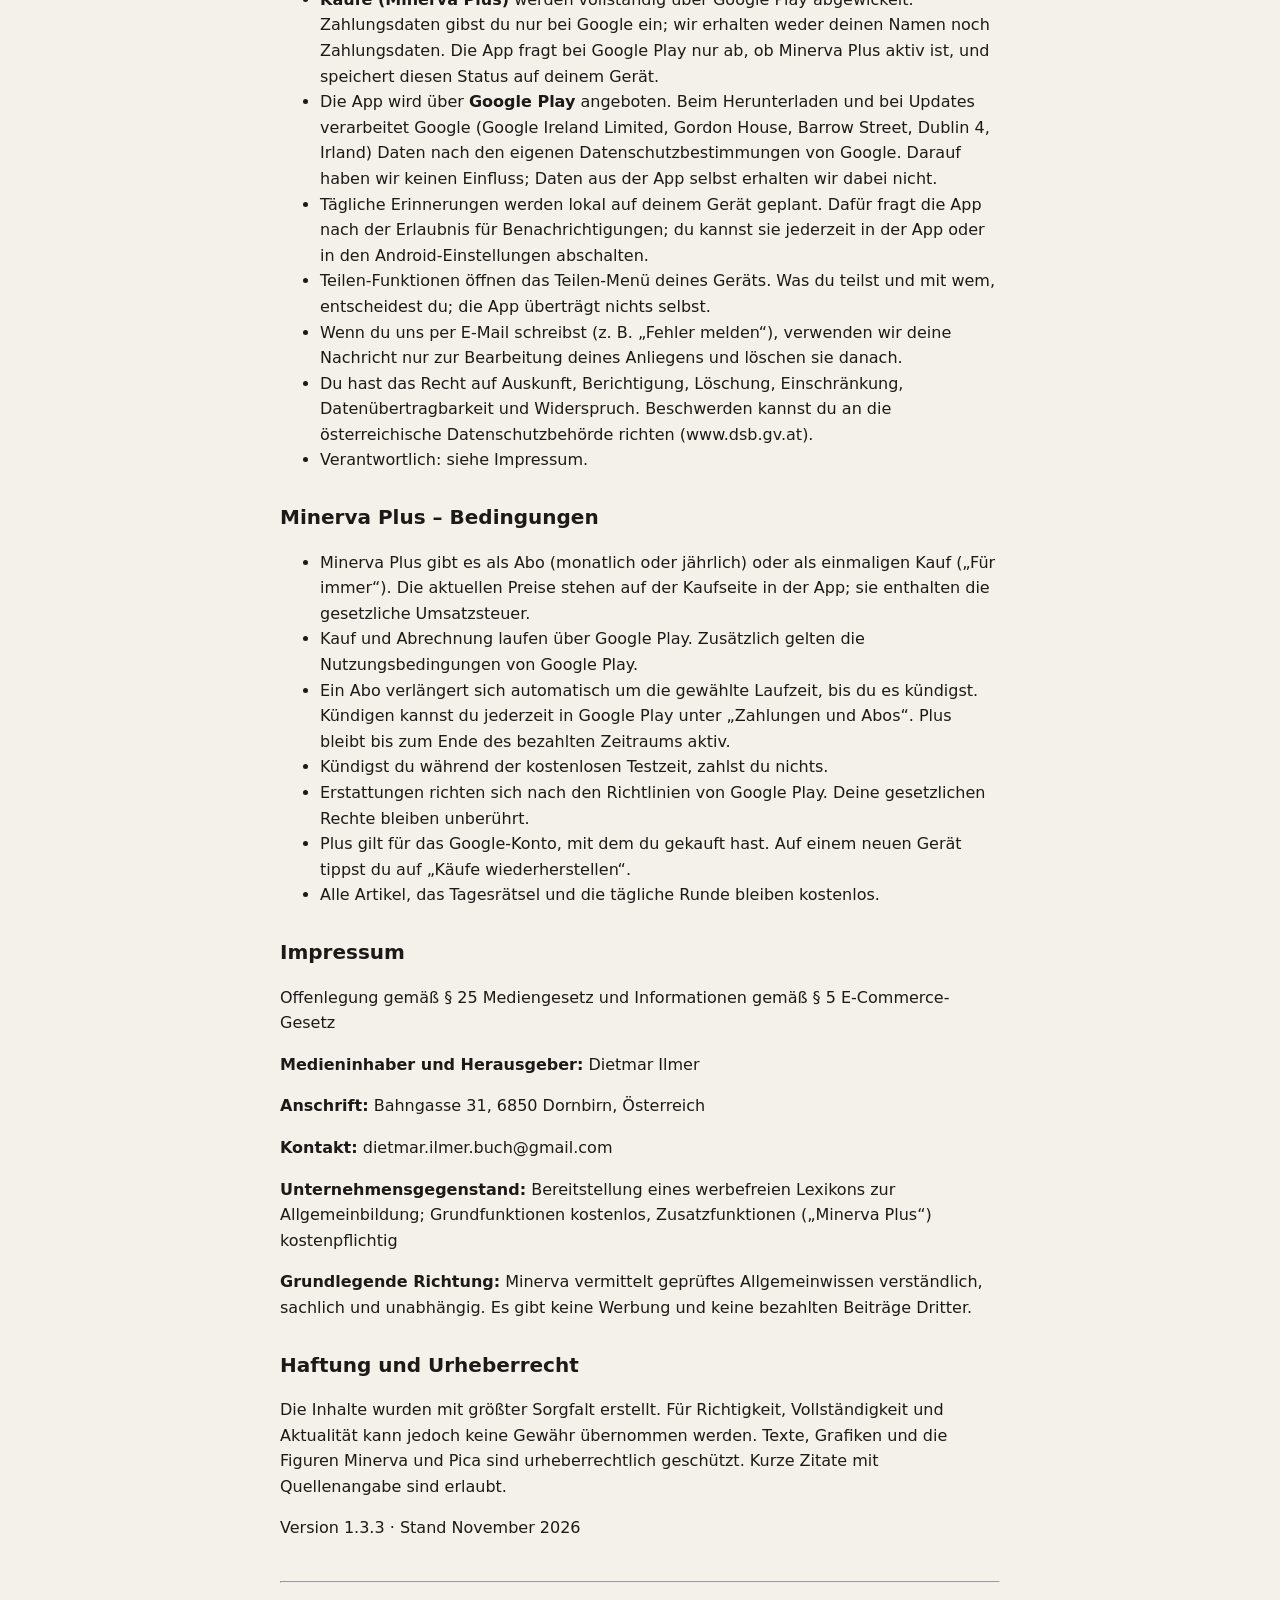
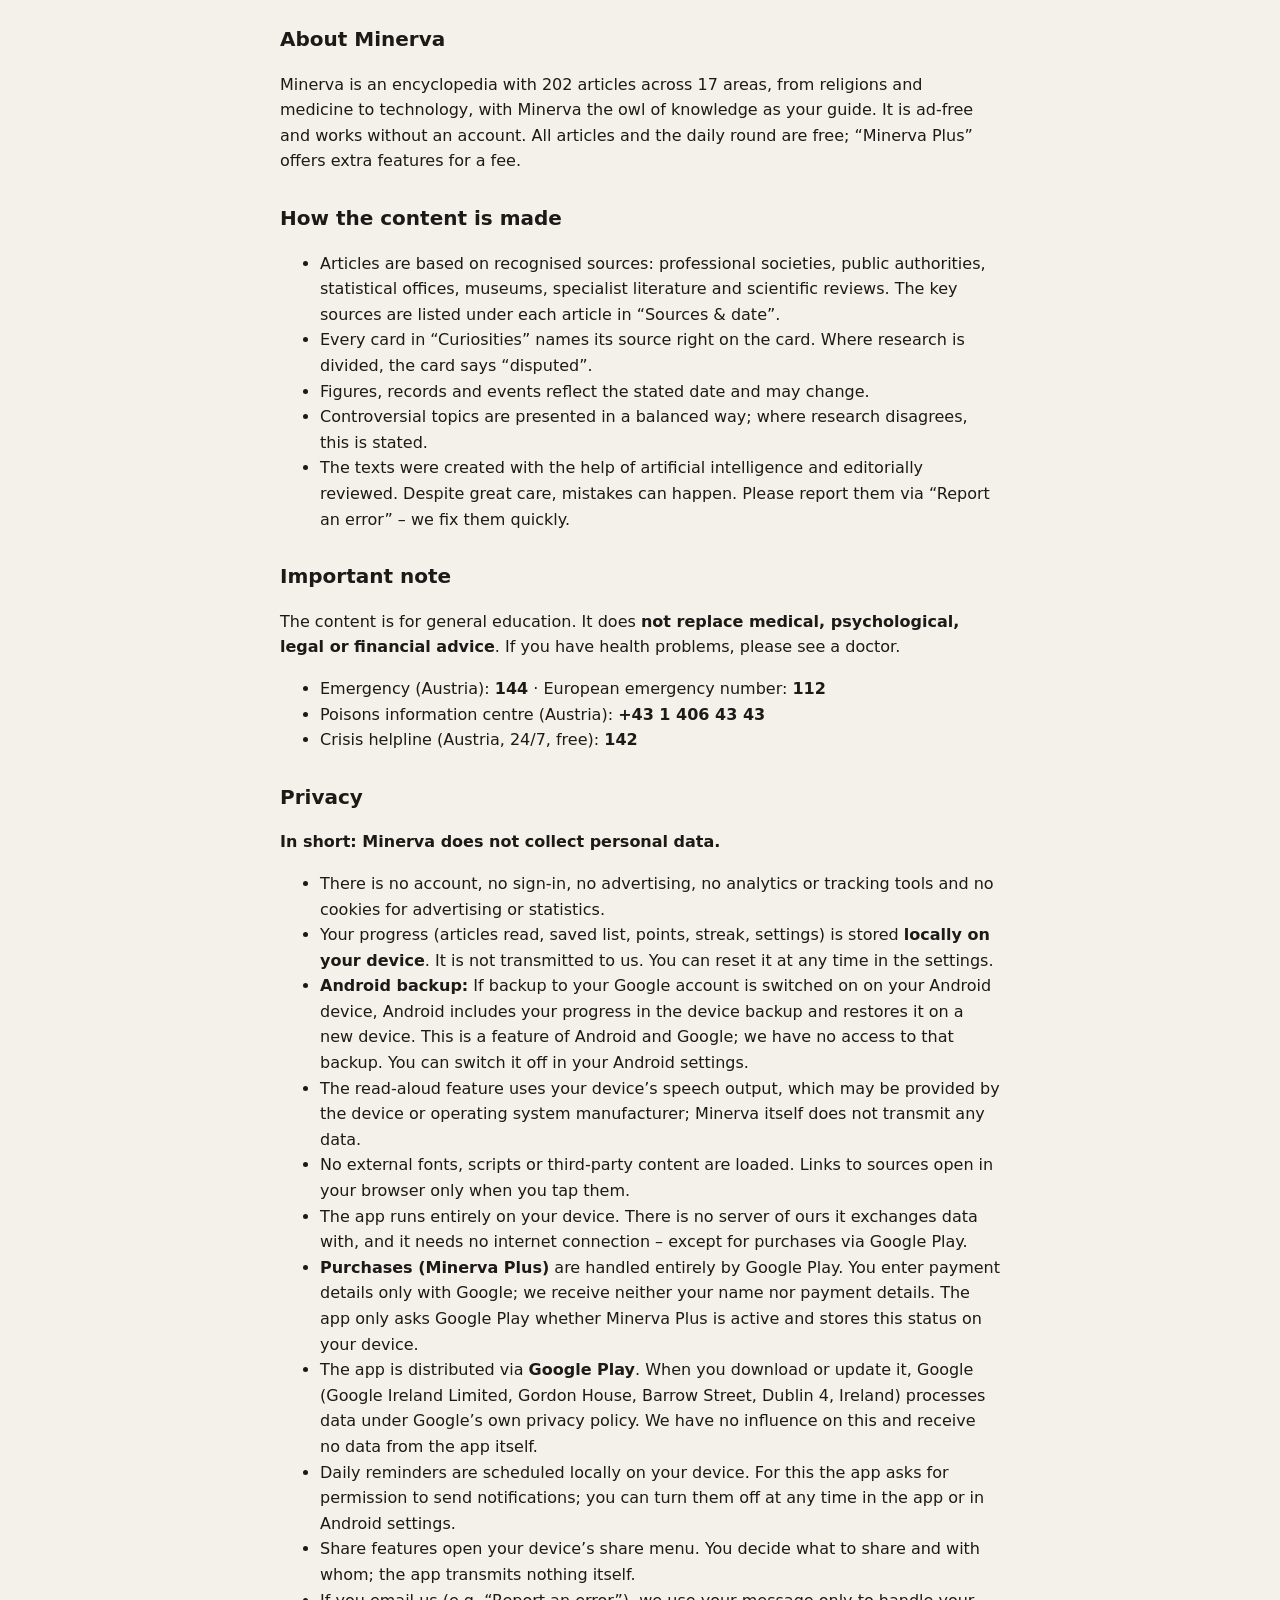
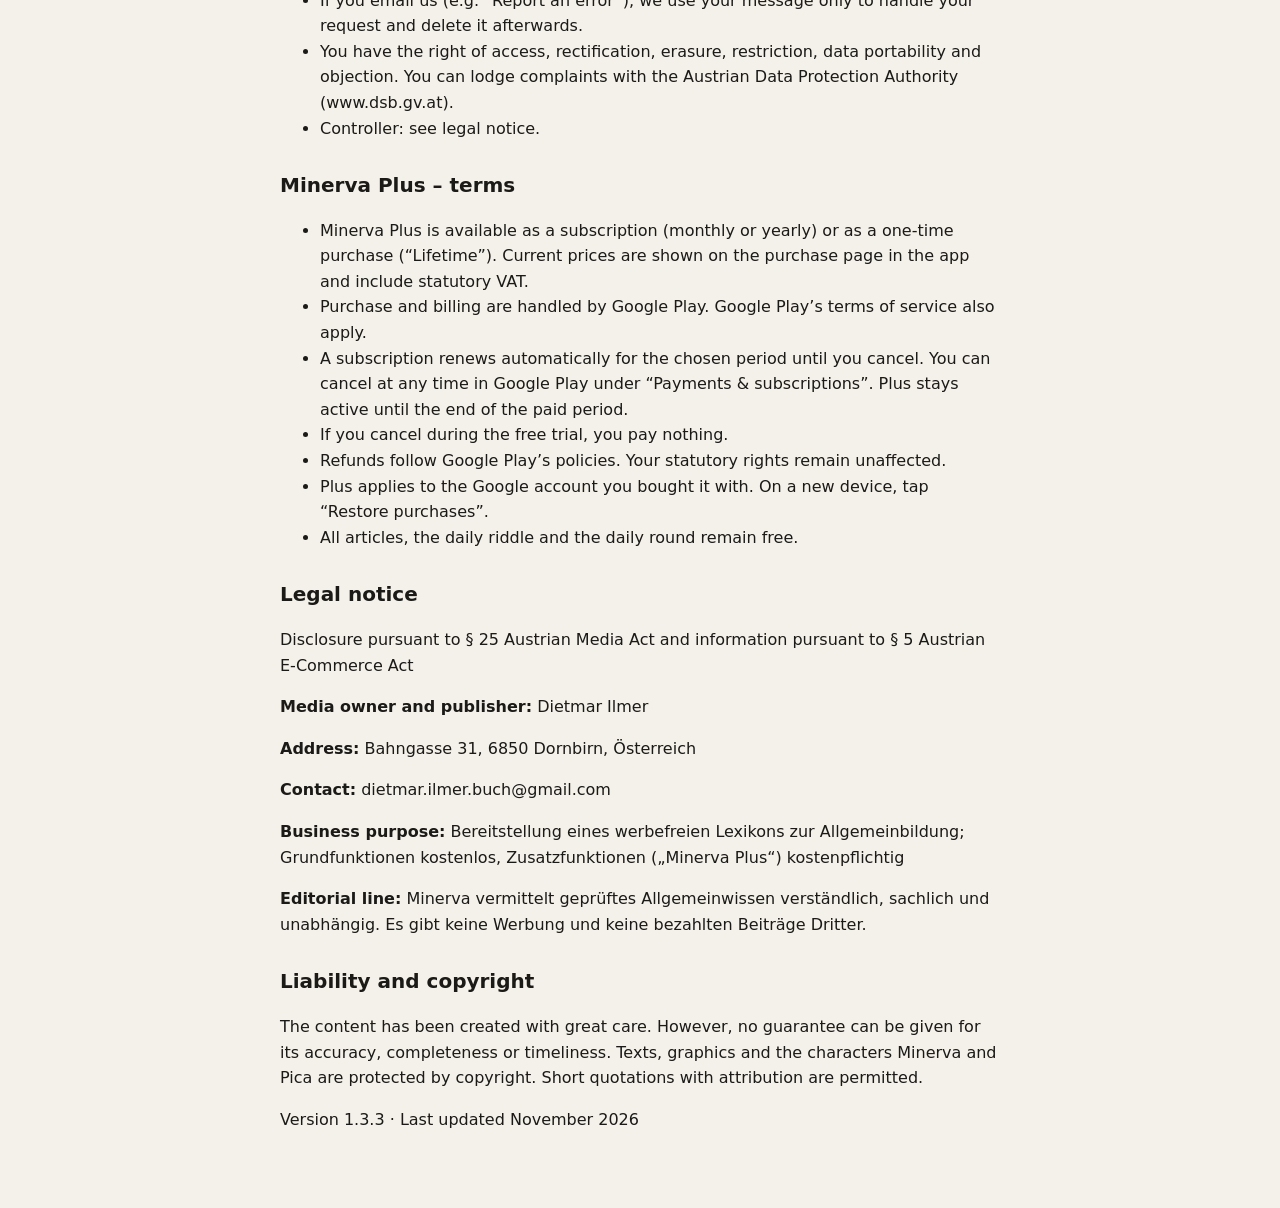
==== commit 3ff1ab4a: "Datenschutzerklärung: Hinweis auf die Android-Sicherung, Kuriositäten und Pica ergänzt (Version 1.3." ====
--- a/privacy.html
+++ b/privacy.html
@@ -5,6 +5,7 @@
 <h2>So entstehen die Inhalte</h2>
 <ul>
 <li>Die Artikel stützen sich auf anerkannte Quellen: Fachgesellschaften, Behörden, Statistikämter, Museen, Fachliteratur und wissenschaftliche Übersichtsarbeiten. Die wichtigsten Quellen stehen unter jedem Artikel bei „Quellen &amp; Stand“.</li>
+<li>Jede Karte im Bereich „Kuriositäten“ nennt ihre Quelle direkt auf der Karte. Wo die Forschung uneins ist, steht dort „umstritten“.</li>
 <li>Zahlen, Rekorde und Ereignisse geben den Stand des angegebenen Datums wieder und können sich ändern.</li>
 <li>Umstrittene Themen werden ausgewogen dargestellt; wo die Forschung uneinig ist, steht das dabei.</li>
 <li>Die Texte wurden mit Unterstützung künstlicher Intelligenz erstellt und redaktionell geprüft. Trotz Sorgfalt können Fehler vorkommen. Bitte melde sie über „Fehler melden“ – wir korrigieren schnell.</li>
@@ -21,7 +22,8 @@
 <p><b>Kurz gesagt: Minerva sammelt keine personenbezogenen Daten.</b></p>
 <ul>
 <li>Es gibt kein Konto, keine Anmeldung, keine Werbung, keine Analyse- oder Tracking-Werkzeuge und keine Cookies zu Werbe- oder Statistikzwecken.</li>
-<li>Dein Fortschritt (gelesene Artikel, Merkliste, Punkte, Serie, Einstellungen) wird <b>ausschließlich lokal auf deinem Gerät</b> im Browser-Speicher („localStorage“) gespeichert. Er wird nicht an uns oder Dritte übertragen. Du kannst ihn jederzeit in den Einstellungen zurücksetzen oder über die Browser-Einstellungen löschen.</li>
+<li>Dein Fortschritt (gelesene Artikel, Merkliste, Punkte, Serie, Einstellungen) wird <b>lokal auf deinem Gerät</b> gespeichert. Er wird nicht an uns übertragen. Du kannst ihn jederzeit in den Einstellungen zurücksetzen.</li>
+<li><b>Android-Sicherung:</b> Wenn auf deinem Android-Gerät die Sicherung in dein Google-Konto eingeschaltet ist, sichert Android den Fortschritt als Teil der Gerätesicherung mit und stellt ihn auf einem neuen Gerät wieder her. Das ist eine Funktion von Android und Google; wir haben keinen Zugriff auf diese Sicherung. Du kannst sie in den Android-Einstellungen abschalten.</li>
 <li>Die Vorlesefunktion nutzt die Sprachausgabe deines Geräts. Je nach Gerät und Betriebssystem kann diese vom Hersteller bereitgestellt werden; Minerva selbst überträgt dabei keine Daten.</li>
 <li>Es werden keine externen Schriftarten, Skripte oder Inhalte von Drittanbietern geladen. Links zu Quellen öffnen sich nur auf deinen Wunsch in deinem Browser.</li>
 <li>Die App läuft vollständig auf deinem Gerät. Es gibt keinen eigenen Server, mit dem sie Daten austauscht, und sie braucht keine Internetverbindung – außer für Käufe über Google Play.</li>
@@ -51,12 +53,13 @@
 <p><b>Unternehmensgegenstand:</b> Bereitstellung eines werbefreien Lexikons zur Allgemeinbildung; Grundfunktionen kostenlos, Zusatzfunktionen („Minerva Plus“) kostenpflichtig</p>
 <p><b>Grundlegende Richtung:</b> Minerva vermittelt geprüftes Allgemeinwissen verständlich, sachlich und unabhängig. Es gibt keine Werbung und keine bezahlten Beiträge Dritter.</p>
 <h2>Haftung und Urheberrecht</h2>
-<p>Die Inhalte wurden mit größter Sorgfalt erstellt. Für Richtigkeit, Vollständigkeit und Aktualität kann jedoch keine Gewähr übernommen werden. Texte, Grafiken und die Figur Minerva sind urheberrechtlich geschützt. Kurze Zitate mit Quellenangabe sind erlaubt.</p>
-<p>Version 1.2.1 · Stand November 2026</p></section><hr><section id="en" lang="en"><h2>About Minerva</h2>
+<p>Die Inhalte wurden mit größter Sorgfalt erstellt. Für Richtigkeit, Vollständigkeit und Aktualität kann jedoch keine Gewähr übernommen werden. Texte, Grafiken und die Figuren Minerva und Pica sind urheberrechtlich geschützt. Kurze Zitate mit Quellenangabe sind erlaubt.</p>
+<p>Version 1.3.3 · Stand November 2026</p></section><hr><section id="en" lang="en"><h2>About Minerva</h2>
 <p>Minerva is an encyclopedia with 202 articles across 17 areas, from religions and medicine to technology, with Minerva the owl of knowledge as your guide. It is ad-free and works without an account. All articles and the daily round are free; “Minerva Plus” offers extra features for a fee.</p>
 <h2>How the content is made</h2>
 <ul>
 <li>Articles are based on recognised sources: professional societies, public authorities, statistical offices, museums, specialist literature and scientific reviews. The key sources are listed under each article in “Sources &amp; date”.</li>
+<li>Every card in “Curiosities” names its source right on the card. Where research is divided, the card says “disputed”.</li>
 <li>Figures, records and events reflect the stated date and may change.</li>
 <li>Controversial topics are presented in a balanced way; where research disagrees, this is stated.</li>
 <li>The texts were created with the help of artificial intelligence and editorially reviewed. Despite great care, mistakes can happen. Please report them via “Report an error” – we fix them quickly.</li>
@@ -72,7 +75,8 @@
 <p><b>In short: Minerva does not collect personal data.</b></p>
 <ul>
 <li>There is no account, no sign-in, no advertising, no analytics or tracking tools and no cookies for advertising or statistics.</li>
-<li>Your progress (articles read, saved list, points, streak, settings) is stored <b>only locally on your device</b> in browser storage (“localStorage”). It is not transmitted to us or to third parties. You can reset it at any time in the settings or delete it via your browser settings.</li>
+<li>Your progress (articles read, saved list, points, streak, settings) is stored <b>locally on your device</b>. It is not transmitted to us. You can reset it at any time in the settings.</li>
+<li><b>Android backup:</b> If backup to your Google account is switched on on your Android device, Android includes your progress in the device backup and restores it on a new device. This is a feature of Android and Google; we have no access to that backup. You can switch it off in your Android settings.</li>
 <li>The read-aloud feature uses your device’s speech output, which may be provided by the device or operating system manufacturer; Minerva itself does not transmit any data.</li>
 <li>No external fonts, scripts or third-party content are loaded. Links to sources open in your browser only when you tap them.</li>
 <li>The app runs entirely on your device. There is no server of ours it exchanges data with, and it needs no internet connection – except for purchases via Google Play.</li>
@@ -102,5 +106,5 @@
 <p><b>Business purpose:</b> Bereitstellung eines werbefreien Lexikons zur Allgemeinbildung; Grundfunktionen kostenlos, Zusatzfunktionen („Minerva Plus“) kostenpflichtig</p>
 <p><b>Editorial line:</b> Minerva vermittelt geprüftes Allgemeinwissen verständlich, sachlich und unabhängig. Es gibt keine Werbung und keine bezahlten Beiträge Dritter.</p>
 <h2>Liability and copyright</h2>
-<p>The content has been created with great care. However, no guarantee can be given for its accuracy, completeness or timeliness. Texts, graphics and the character Minerva are protected by copyright. Short quotations with attribution are permitted.</p>
-<p>Version 1.2.1 · Last updated November 2026</p></section></body></html>+<p>The content has been created with great care. However, no guarantee can be given for its accuracy, completeness or timeliness. Texts, graphics and the characters Minerva and Pica are protected by copyright. Short quotations with attribution are permitted.</p>
+<p>Version 1.3.3 · Last updated November 2026</p></section></body></html>
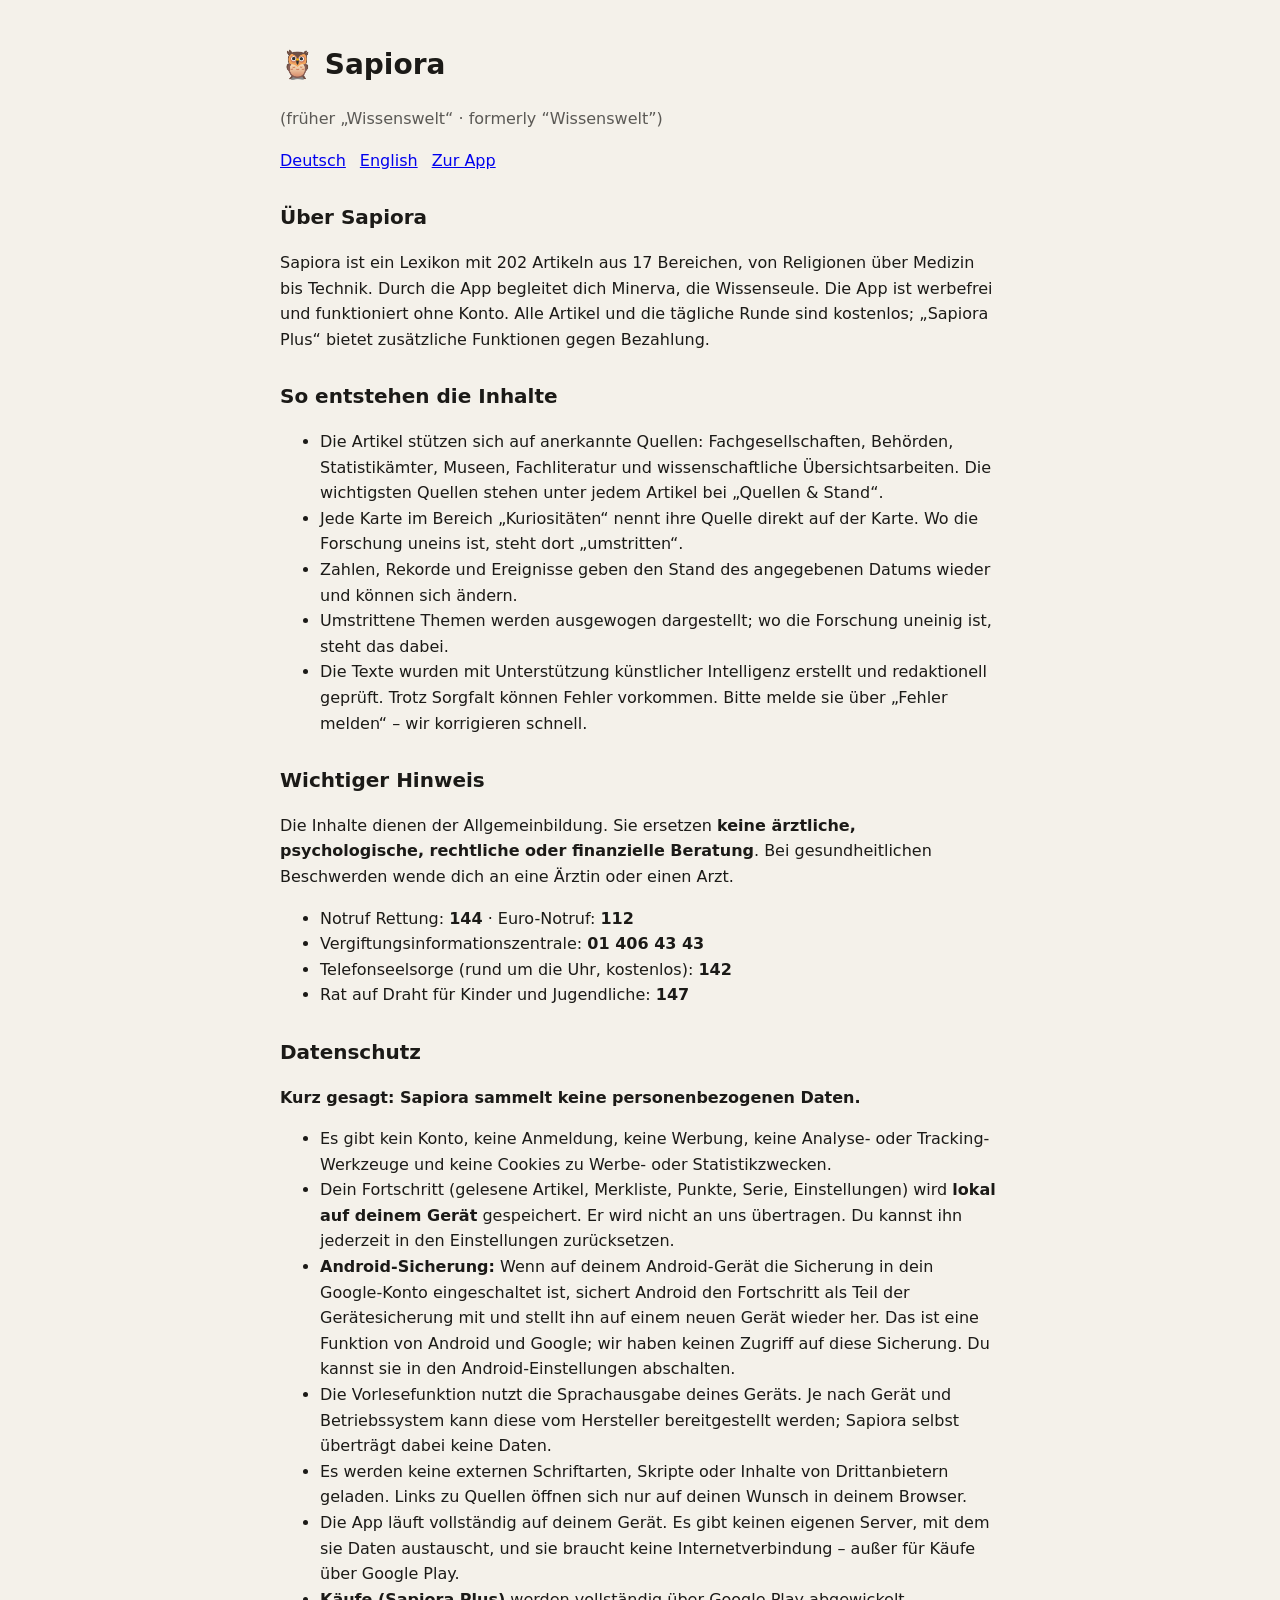
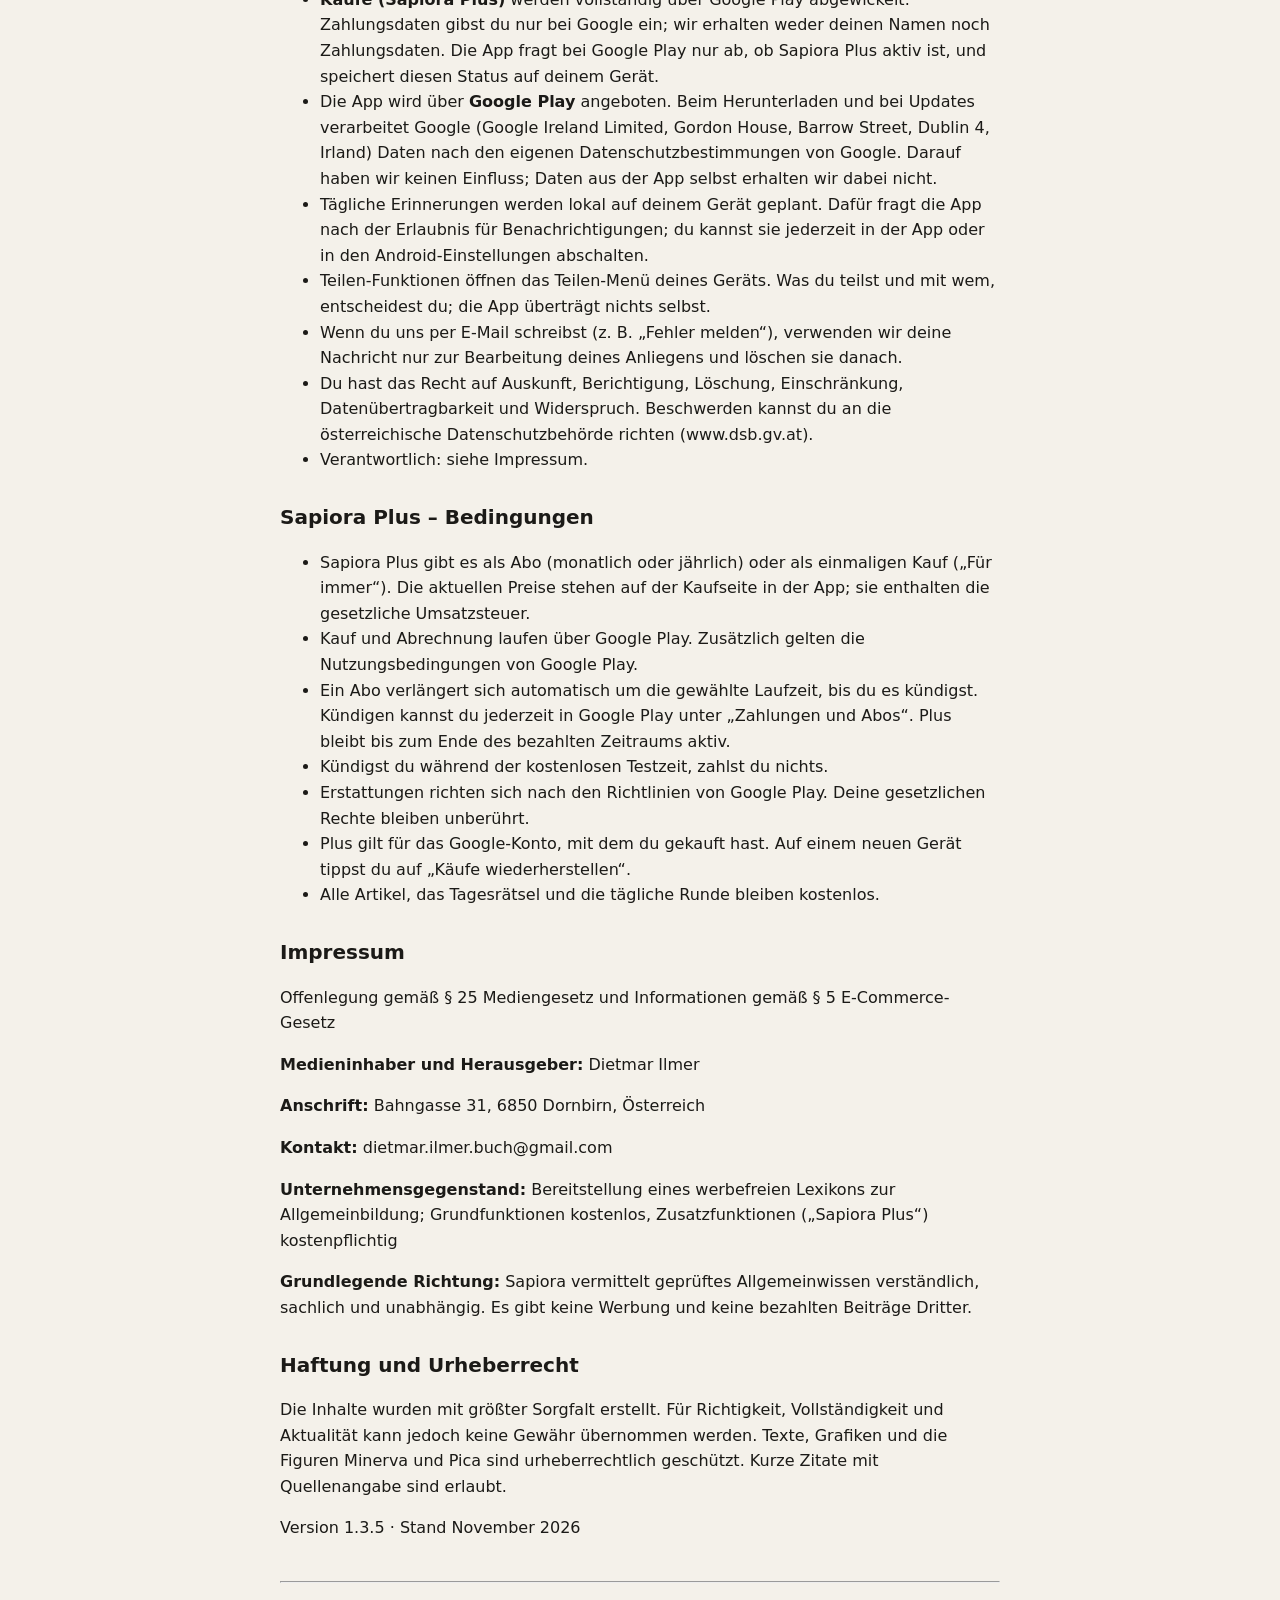
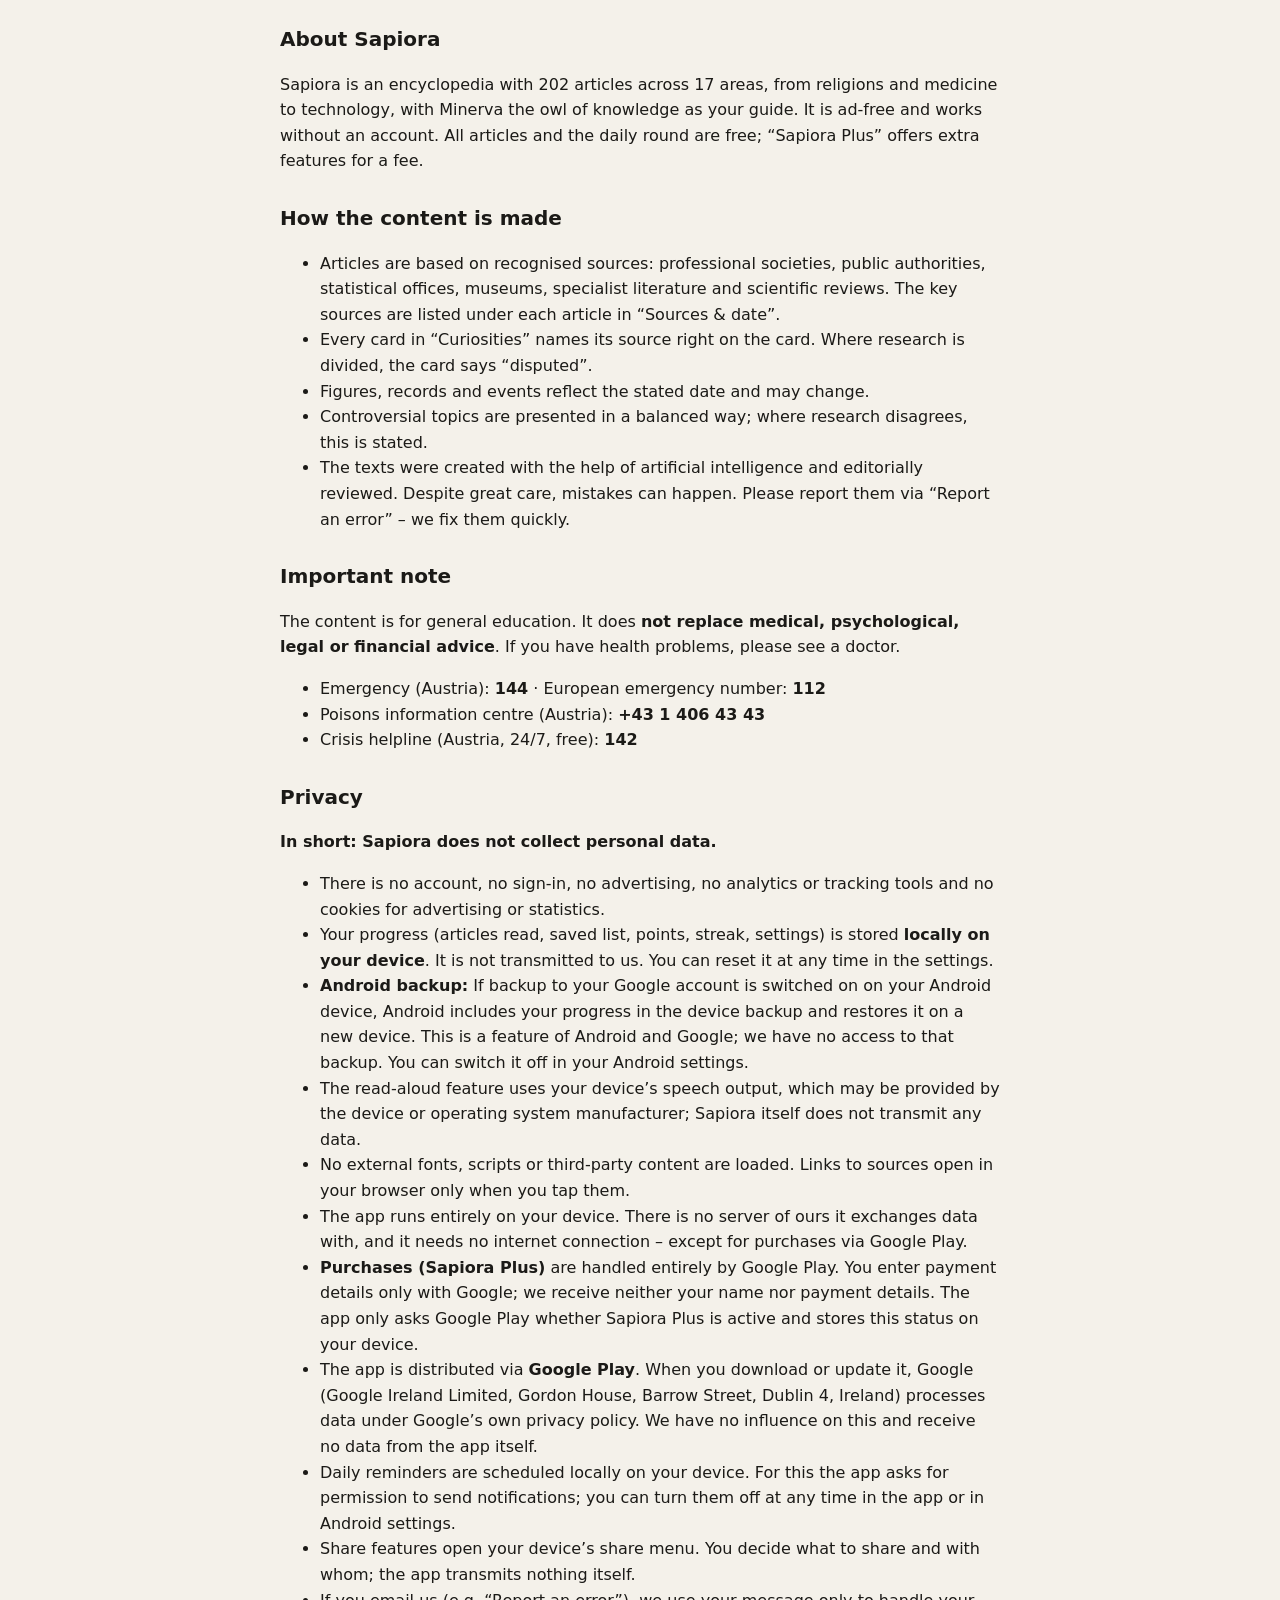
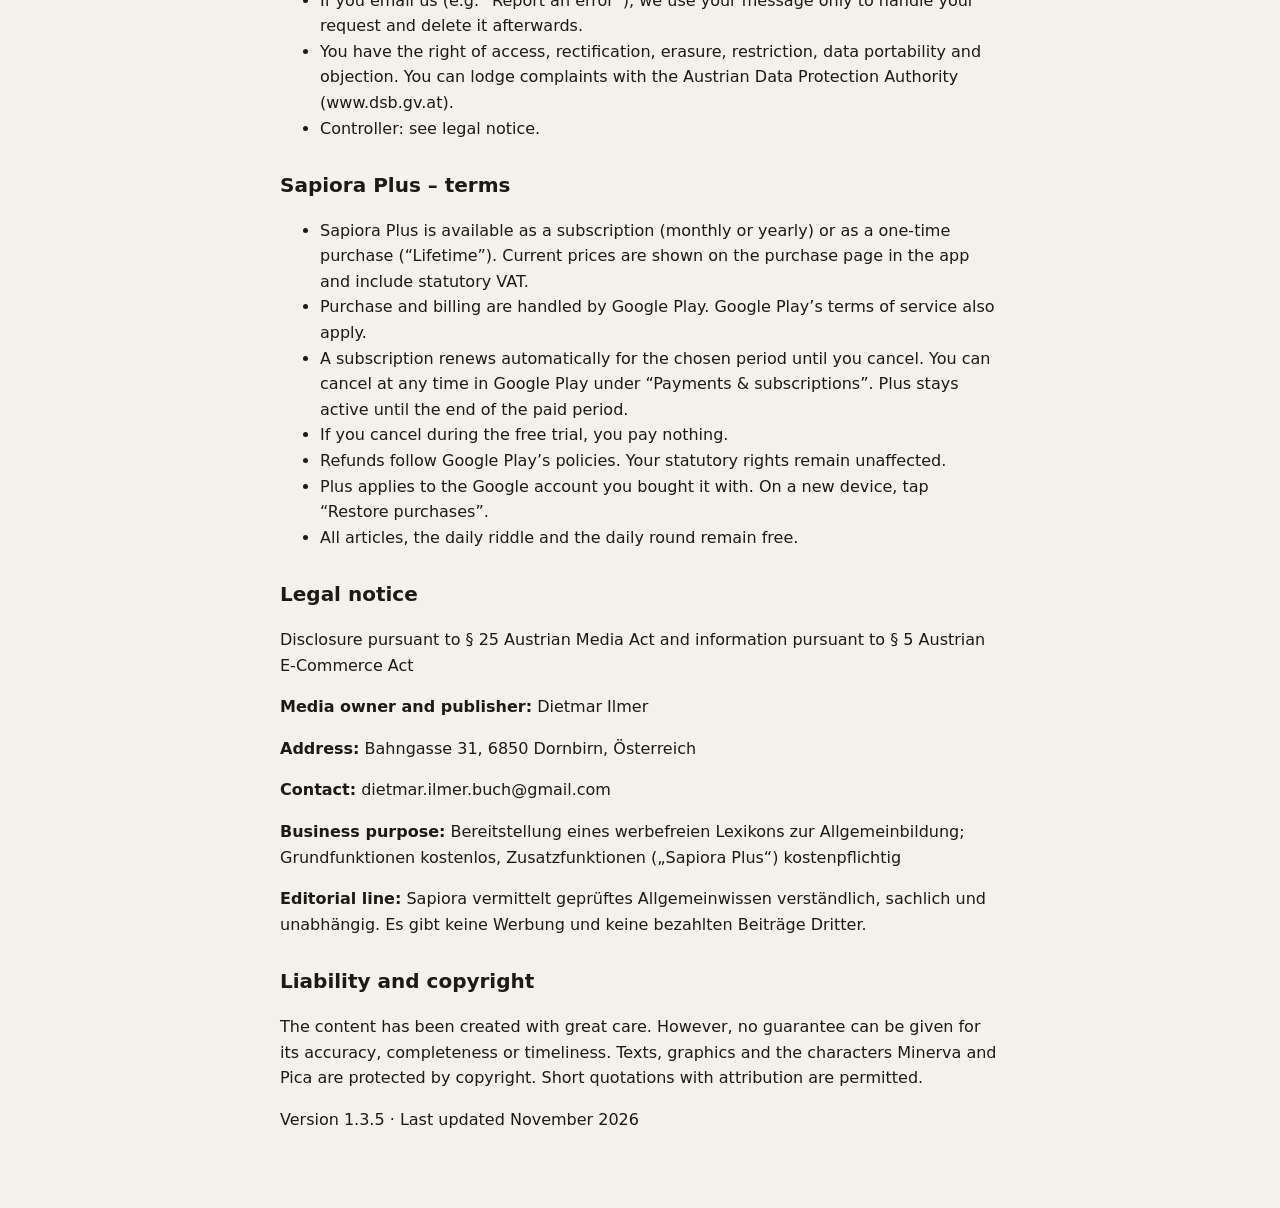
==== commit f3286aea: "App heißt jetzt Sapiora (Eule Minerva bleibt Maskottchen), Version 1.3.5 Co-Authored-By: Claude Opus" ====
--- a/privacy.html
+++ b/privacy.html
@@ -1,7 +1,7 @@
-<!DOCTYPE html><html lang="de"><head><meta charset="utf-8"><meta name="viewport" content="width=device-width,initial-scale=1"><title>Minerva – Datenschutz & Impressum</title>
+<!DOCTYPE html><html lang="de"><head><meta charset="utf-8"><meta name="viewport" content="width=device-width,initial-scale=1"><title>Sapiora – Datenschutz & Impressum</title>
 <style>body{font-family:system-ui,-apple-system,"Segoe UI",Roboto,sans-serif;max-width:720px;margin:0 auto;padding:24px 18px 60px;line-height:1.6;color:#1b1a17;background:#f4f1ea}h1{font-size:28px}h2{margin-top:28px;font-size:20px}nav a{margin-right:14px}hr{margin:40px 0}</style></head>
-<body><h1>🦉 Minerva</h1><p style="opacity:.7">(früher „Wissenswelt“ · formerly “Wissenswelt”)</p><nav><a href="#de">Deutsch</a><a href="#en">English</a><a href="./">Zur App</a></nav><section id="de"><h2>Über Minerva</h2>
-<p>Minerva ist ein Lexikon mit 202 Artikeln aus 17 Bereichen, von Religionen über Medizin bis Technik. Durch die App begleitet dich Minerva, die Wissenseule. Die App ist werbefrei und funktioniert ohne Konto. Alle Artikel und die tägliche Runde sind kostenlos; „Minerva Plus“ bietet zusätzliche Funktionen gegen Bezahlung.</p>
+<body><h1>🦉 Sapiora</h1><p style="opacity:.7">(früher „Wissenswelt“ · formerly “Wissenswelt”)</p><nav><a href="#de">Deutsch</a><a href="#en">English</a><a href="./">Zur App</a></nav><section id="de"><h2>Über Sapiora</h2>
+<p>Sapiora ist ein Lexikon mit 202 Artikeln aus 17 Bereichen, von Religionen über Medizin bis Technik. Durch die App begleitet dich Minerva, die Wissenseule. Die App ist werbefrei und funktioniert ohne Konto. Alle Artikel und die tägliche Runde sind kostenlos; „Sapiora Plus“ bietet zusätzliche Funktionen gegen Bezahlung.</p>
 <h2>So entstehen die Inhalte</h2>
 <ul>
 <li>Die Artikel stützen sich auf anerkannte Quellen: Fachgesellschaften, Behörden, Statistikämter, Museen, Fachliteratur und wissenschaftliche Übersichtsarbeiten. Die wichtigsten Quellen stehen unter jedem Artikel bei „Quellen &amp; Stand“.</li>
@@ -19,15 +19,15 @@
 <li>Rat auf Draht für Kinder und Jugendliche: <b>147</b></li>
 </ul>
 <h2>Datenschutz</h2>
-<p><b>Kurz gesagt: Minerva sammelt keine personenbezogenen Daten.</b></p>
+<p><b>Kurz gesagt: Sapiora sammelt keine personenbezogenen Daten.</b></p>
 <ul>
 <li>Es gibt kein Konto, keine Anmeldung, keine Werbung, keine Analyse- oder Tracking-Werkzeuge und keine Cookies zu Werbe- oder Statistikzwecken.</li>
 <li>Dein Fortschritt (gelesene Artikel, Merkliste, Punkte, Serie, Einstellungen) wird <b>lokal auf deinem Gerät</b> gespeichert. Er wird nicht an uns übertragen. Du kannst ihn jederzeit in den Einstellungen zurücksetzen.</li>
 <li><b>Android-Sicherung:</b> Wenn auf deinem Android-Gerät die Sicherung in dein Google-Konto eingeschaltet ist, sichert Android den Fortschritt als Teil der Gerätesicherung mit und stellt ihn auf einem neuen Gerät wieder her. Das ist eine Funktion von Android und Google; wir haben keinen Zugriff auf diese Sicherung. Du kannst sie in den Android-Einstellungen abschalten.</li>
-<li>Die Vorlesefunktion nutzt die Sprachausgabe deines Geräts. Je nach Gerät und Betriebssystem kann diese vom Hersteller bereitgestellt werden; Minerva selbst überträgt dabei keine Daten.</li>
+<li>Die Vorlesefunktion nutzt die Sprachausgabe deines Geräts. Je nach Gerät und Betriebssystem kann diese vom Hersteller bereitgestellt werden; Sapiora selbst überträgt dabei keine Daten.</li>
 <li>Es werden keine externen Schriftarten, Skripte oder Inhalte von Drittanbietern geladen. Links zu Quellen öffnen sich nur auf deinen Wunsch in deinem Browser.</li>
 <li>Die App läuft vollständig auf deinem Gerät. Es gibt keinen eigenen Server, mit dem sie Daten austauscht, und sie braucht keine Internetverbindung – außer für Käufe über Google Play.</li>
-<li><b>Käufe (Minerva Plus)</b> werden vollständig über Google Play abgewickelt. Zahlungsdaten gibst du nur bei Google ein; wir erhalten weder deinen Namen noch Zahlungsdaten. Die App fragt bei Google Play nur ab, ob Minerva Plus aktiv ist, und speichert diesen Status auf deinem Gerät.</li>
+<li><b>Käufe (Sapiora Plus)</b> werden vollständig über Google Play abgewickelt. Zahlungsdaten gibst du nur bei Google ein; wir erhalten weder deinen Namen noch Zahlungsdaten. Die App fragt bei Google Play nur ab, ob Sapiora Plus aktiv ist, und speichert diesen Status auf deinem Gerät.</li>
 <li>Die App wird über <b>Google Play</b> angeboten. Beim Herunterladen und bei Updates verarbeitet Google (Google Ireland Limited, Gordon House, Barrow Street, Dublin 4, Irland) Daten nach den eigenen Datenschutzbestimmungen von Google. Darauf haben wir keinen Einfluss; Daten aus der App selbst erhalten wir dabei nicht.</li>
 <li>Tägliche Erinnerungen werden lokal auf deinem Gerät geplant. Dafür fragt die App nach der Erlaubnis für Benachrichtigungen; du kannst sie jederzeit in der App oder in den Android-Einstellungen abschalten.</li>
 <li>Teilen-Funktionen öffnen das Teilen-Menü deines Geräts. Was du teilst und mit wem, entscheidest du; die App überträgt nichts selbst.</li>
@@ -35,9 +35,9 @@
 <li>Du hast das Recht auf Auskunft, Berichtigung, Löschung, Einschränkung, Datenübertragbarkeit und Widerspruch. Beschwerden kannst du an die österreichische Datenschutzbehörde richten (www.dsb.gv.at).</li>
 <li>Verantwortlich: siehe Impressum.</li>
 </ul>
-<h2>Minerva Plus – Bedingungen</h2>
+<h2>Sapiora Plus – Bedingungen</h2>
 <ul>
-<li>Minerva Plus gibt es als Abo (monatlich oder jährlich) oder als einmaligen Kauf („Für immer“). Die aktuellen Preise stehen auf der Kaufseite in der App; sie enthalten die gesetzliche Umsatzsteuer.</li>
+<li>Sapiora Plus gibt es als Abo (monatlich oder jährlich) oder als einmaligen Kauf („Für immer“). Die aktuellen Preise stehen auf der Kaufseite in der App; sie enthalten die gesetzliche Umsatzsteuer.</li>
 <li>Kauf und Abrechnung laufen über Google Play. Zusätzlich gelten die Nutzungsbedingungen von Google Play.</li>
 <li>Ein Abo verlängert sich automatisch um die gewählte Laufzeit, bis du es kündigst. Kündigen kannst du jederzeit in Google Play unter „Zahlungen und Abos“. Plus bleibt bis zum Ende des bezahlten Zeitraums aktiv.</li>
 <li>Kündigst du während der kostenlosen Testzeit, zahlst du nichts.</li>
@@ -50,12 +50,12 @@
 <p><b>Medieninhaber und Herausgeber:</b> Dietmar Ilmer</p>
 <p><b>Anschrift:</b> Bahngasse 31, 6850 Dornbirn, Österreich</p>
 <p><b>Kontakt:</b> dietmar.ilmer.buch@gmail.com</p>
-<p><b>Unternehmensgegenstand:</b> Bereitstellung eines werbefreien Lexikons zur Allgemeinbildung; Grundfunktionen kostenlos, Zusatzfunktionen („Minerva Plus“) kostenpflichtig</p>
-<p><b>Grundlegende Richtung:</b> Minerva vermittelt geprüftes Allgemeinwissen verständlich, sachlich und unabhängig. Es gibt keine Werbung und keine bezahlten Beiträge Dritter.</p>
+<p><b>Unternehmensgegenstand:</b> Bereitstellung eines werbefreien Lexikons zur Allgemeinbildung; Grundfunktionen kostenlos, Zusatzfunktionen („Sapiora Plus“) kostenpflichtig</p>
+<p><b>Grundlegende Richtung:</b> Sapiora vermittelt geprüftes Allgemeinwissen verständlich, sachlich und unabhängig. Es gibt keine Werbung und keine bezahlten Beiträge Dritter.</p>
 <h2>Haftung und Urheberrecht</h2>
 <p>Die Inhalte wurden mit größter Sorgfalt erstellt. Für Richtigkeit, Vollständigkeit und Aktualität kann jedoch keine Gewähr übernommen werden. Texte, Grafiken und die Figuren Minerva und Pica sind urheberrechtlich geschützt. Kurze Zitate mit Quellenangabe sind erlaubt.</p>
-<p>Version 1.3.3 · Stand November 2026</p></section><hr><section id="en" lang="en"><h2>About Minerva</h2>
-<p>Minerva is an encyclopedia with 202 articles across 17 areas, from religions and medicine to technology, with Minerva the owl of knowledge as your guide. It is ad-free and works without an account. All articles and the daily round are free; “Minerva Plus” offers extra features for a fee.</p>
+<p>Version 1.3.5 · Stand November 2026</p></section><hr><section id="en" lang="en"><h2>About Sapiora</h2>
+<p>Sapiora is an encyclopedia with 202 articles across 17 areas, from religions and medicine to technology, with Minerva the owl of knowledge as your guide. It is ad-free and works without an account. All articles and the daily round are free; “Sapiora Plus” offers extra features for a fee.</p>
 <h2>How the content is made</h2>
 <ul>
 <li>Articles are based on recognised sources: professional societies, public authorities, statistical offices, museums, specialist literature and scientific reviews. The key sources are listed under each article in “Sources &amp; date”.</li>
@@ -72,15 +72,15 @@
 <li>Crisis helpline (Austria, 24/7, free): <b>142</b></li>
 </ul>
 <h2>Privacy</h2>
-<p><b>In short: Minerva does not collect personal data.</b></p>
+<p><b>In short: Sapiora does not collect personal data.</b></p>
 <ul>
 <li>There is no account, no sign-in, no advertising, no analytics or tracking tools and no cookies for advertising or statistics.</li>
 <li>Your progress (articles read, saved list, points, streak, settings) is stored <b>locally on your device</b>. It is not transmitted to us. You can reset it at any time in the settings.</li>
 <li><b>Android backup:</b> If backup to your Google account is switched on on your Android device, Android includes your progress in the device backup and restores it on a new device. This is a feature of Android and Google; we have no access to that backup. You can switch it off in your Android settings.</li>
-<li>The read-aloud feature uses your device’s speech output, which may be provided by the device or operating system manufacturer; Minerva itself does not transmit any data.</li>
+<li>The read-aloud feature uses your device’s speech output, which may be provided by the device or operating system manufacturer; Sapiora itself does not transmit any data.</li>
 <li>No external fonts, scripts or third-party content are loaded. Links to sources open in your browser only when you tap them.</li>
 <li>The app runs entirely on your device. There is no server of ours it exchanges data with, and it needs no internet connection – except for purchases via Google Play.</li>
-<li><b>Purchases (Minerva Plus)</b> are handled entirely by Google Play. You enter payment details only with Google; we receive neither your name nor payment details. The app only asks Google Play whether Minerva Plus is active and stores this status on your device.</li>
+<li><b>Purchases (Sapiora Plus)</b> are handled entirely by Google Play. You enter payment details only with Google; we receive neither your name nor payment details. The app only asks Google Play whether Sapiora Plus is active and stores this status on your device.</li>
 <li>The app is distributed via <b>Google Play</b>. When you download or update it, Google (Google Ireland Limited, Gordon House, Barrow Street, Dublin 4, Ireland) processes data under Google’s own privacy policy. We have no influence on this and receive no data from the app itself.</li>
 <li>Daily reminders are scheduled locally on your device. For this the app asks for permission to send notifications; you can turn them off at any time in the app or in Android settings.</li>
 <li>Share features open your device’s share menu. You decide what to share and with whom; the app transmits nothing itself.</li>
@@ -88,9 +88,9 @@
 <li>You have the right of access, rectification, erasure, restriction, data portability and objection. You can lodge complaints with the Austrian Data Protection Authority (www.dsb.gv.at).</li>
 <li>Controller: see legal notice.</li>
 </ul>
-<h2>Minerva Plus – terms</h2>
+<h2>Sapiora Plus – terms</h2>
 <ul>
-<li>Minerva Plus is available as a subscription (monthly or yearly) or as a one-time purchase (“Lifetime”). Current prices are shown on the purchase page in the app and include statutory VAT.</li>
+<li>Sapiora Plus is available as a subscription (monthly or yearly) or as a one-time purchase (“Lifetime”). Current prices are shown on the purchase page in the app and include statutory VAT.</li>
 <li>Purchase and billing are handled by Google Play. Google Play’s terms of service also apply.</li>
 <li>A subscription renews automatically for the chosen period until you cancel. You can cancel at any time in Google Play under “Payments &amp; subscriptions”. Plus stays active until the end of the paid period.</li>
 <li>If you cancel during the free trial, you pay nothing.</li>
@@ -103,8 +103,8 @@
 <p><b>Media owner and publisher:</b> Dietmar Ilmer</p>
 <p><b>Address:</b> Bahngasse 31, 6850 Dornbirn, Österreich</p>
 <p><b>Contact:</b> dietmar.ilmer.buch@gmail.com</p>
-<p><b>Business purpose:</b> Bereitstellung eines werbefreien Lexikons zur Allgemeinbildung; Grundfunktionen kostenlos, Zusatzfunktionen („Minerva Plus“) kostenpflichtig</p>
-<p><b>Editorial line:</b> Minerva vermittelt geprüftes Allgemeinwissen verständlich, sachlich und unabhängig. Es gibt keine Werbung und keine bezahlten Beiträge Dritter.</p>
+<p><b>Business purpose:</b> Bereitstellung eines werbefreien Lexikons zur Allgemeinbildung; Grundfunktionen kostenlos, Zusatzfunktionen („Sapiora Plus“) kostenpflichtig</p>
+<p><b>Editorial line:</b> Sapiora vermittelt geprüftes Allgemeinwissen verständlich, sachlich und unabhängig. Es gibt keine Werbung und keine bezahlten Beiträge Dritter.</p>
 <h2>Liability and copyright</h2>
 <p>The content has been created with great care. However, no guarantee can be given for its accuracy, completeness or timeliness. Texts, graphics and the characters Minerva and Pica are protected by copyright. Short quotations with attribution are permitted.</p>
-<p>Version 1.3.3 · Last updated November 2026</p></section></body></html>+<p>Version 1.3.5 · Last updated November 2026</p></section></body></html>
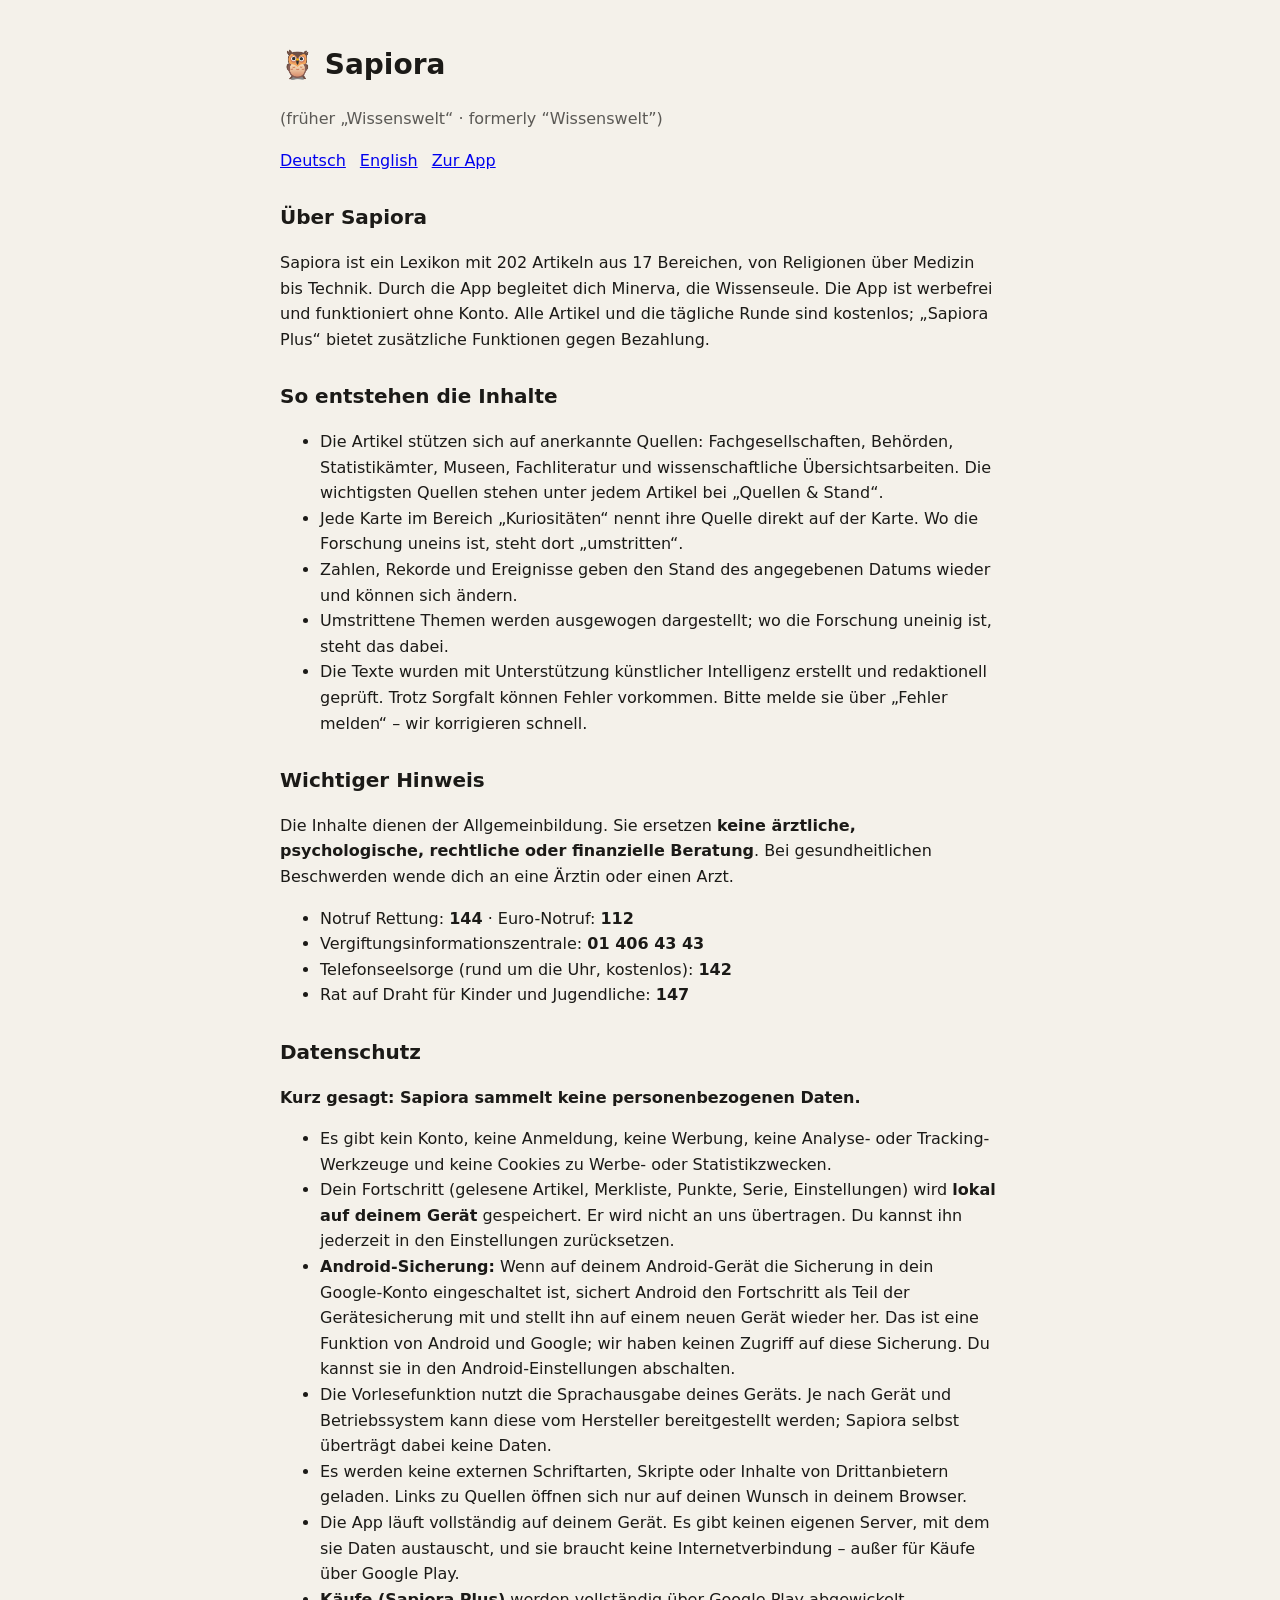
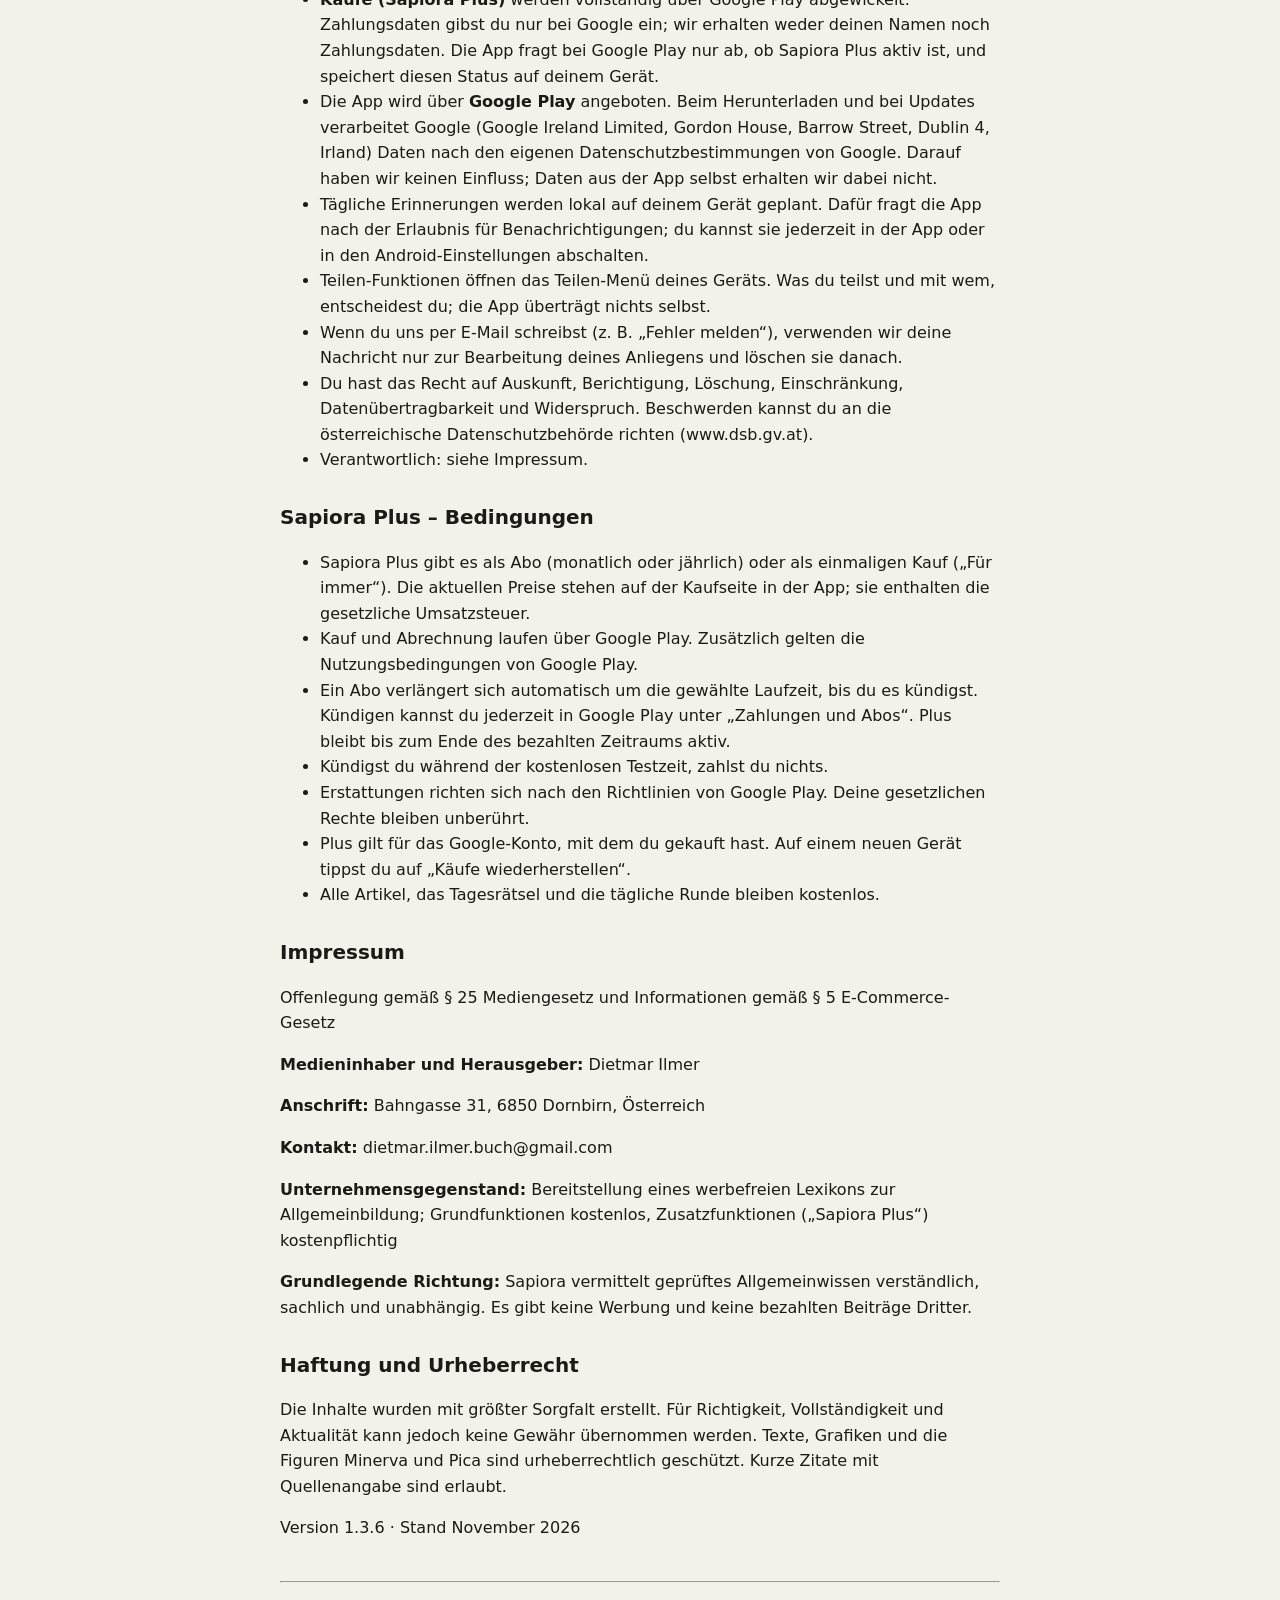
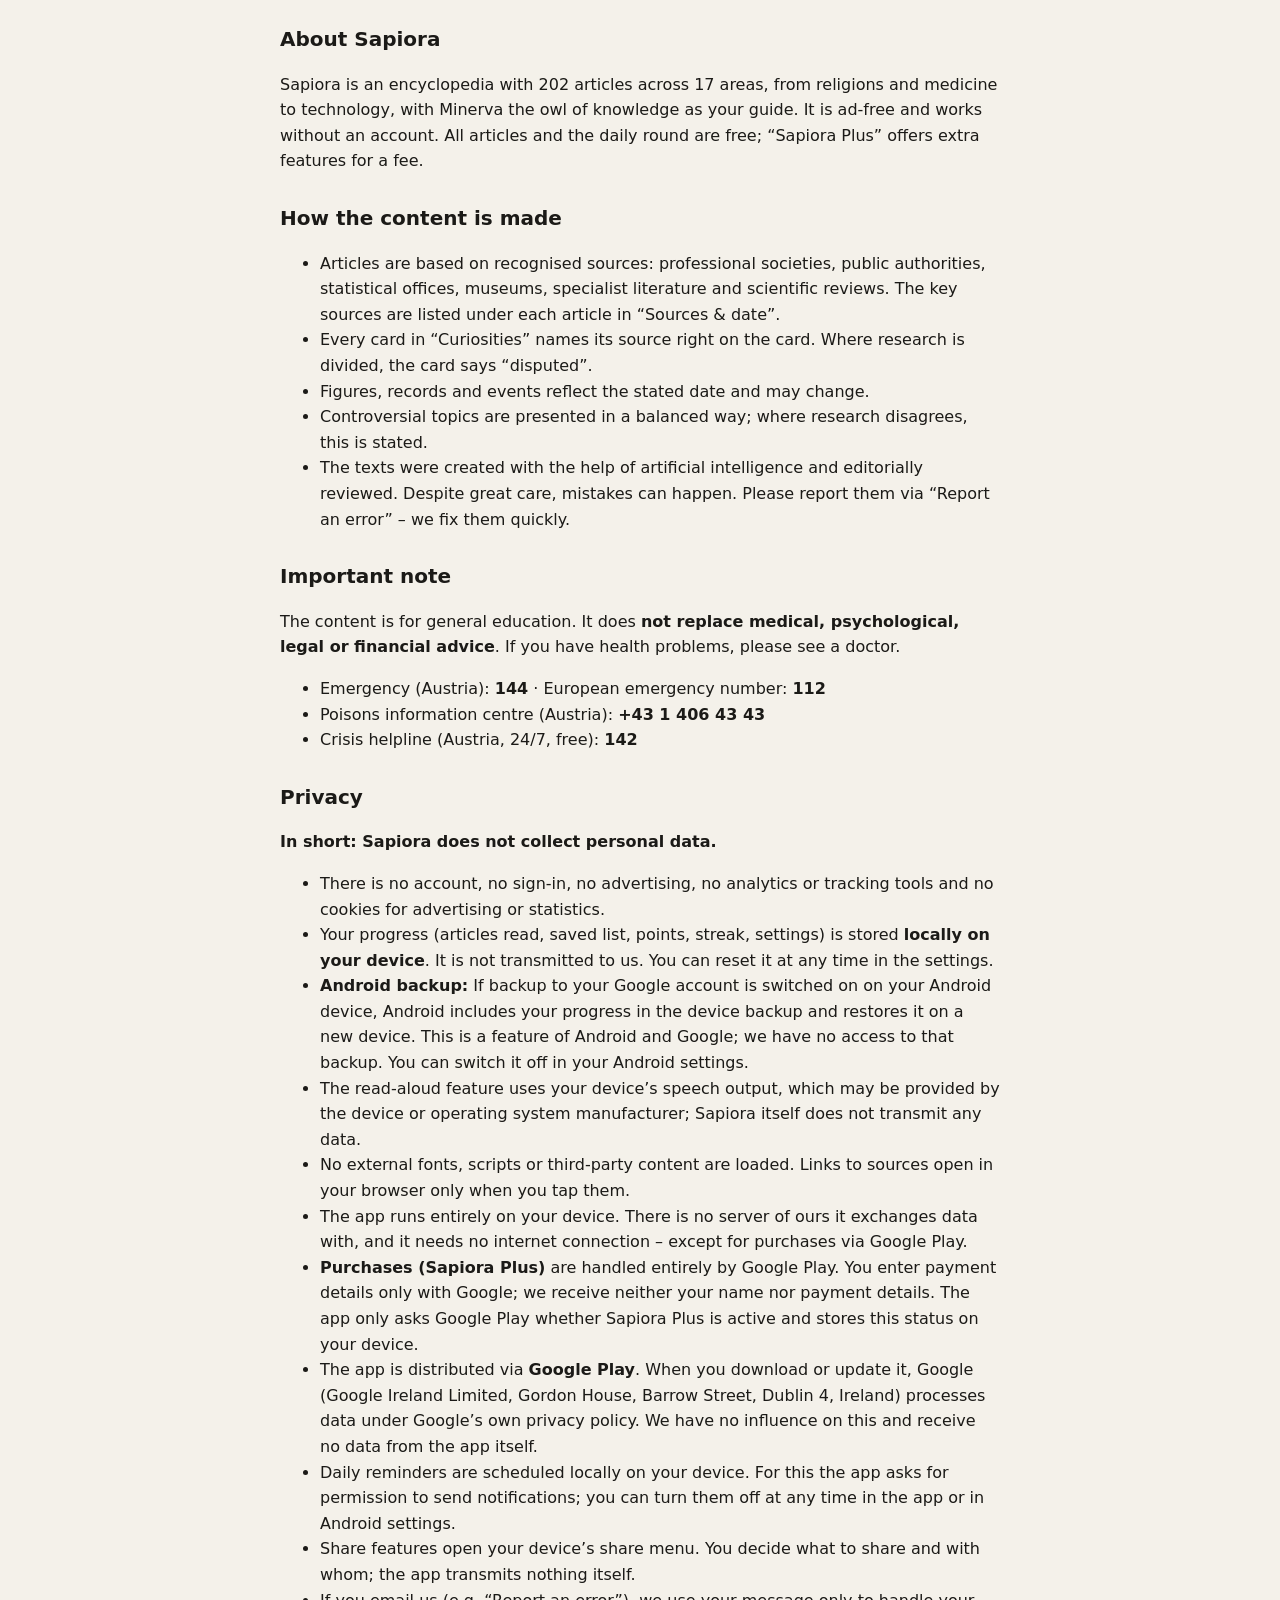
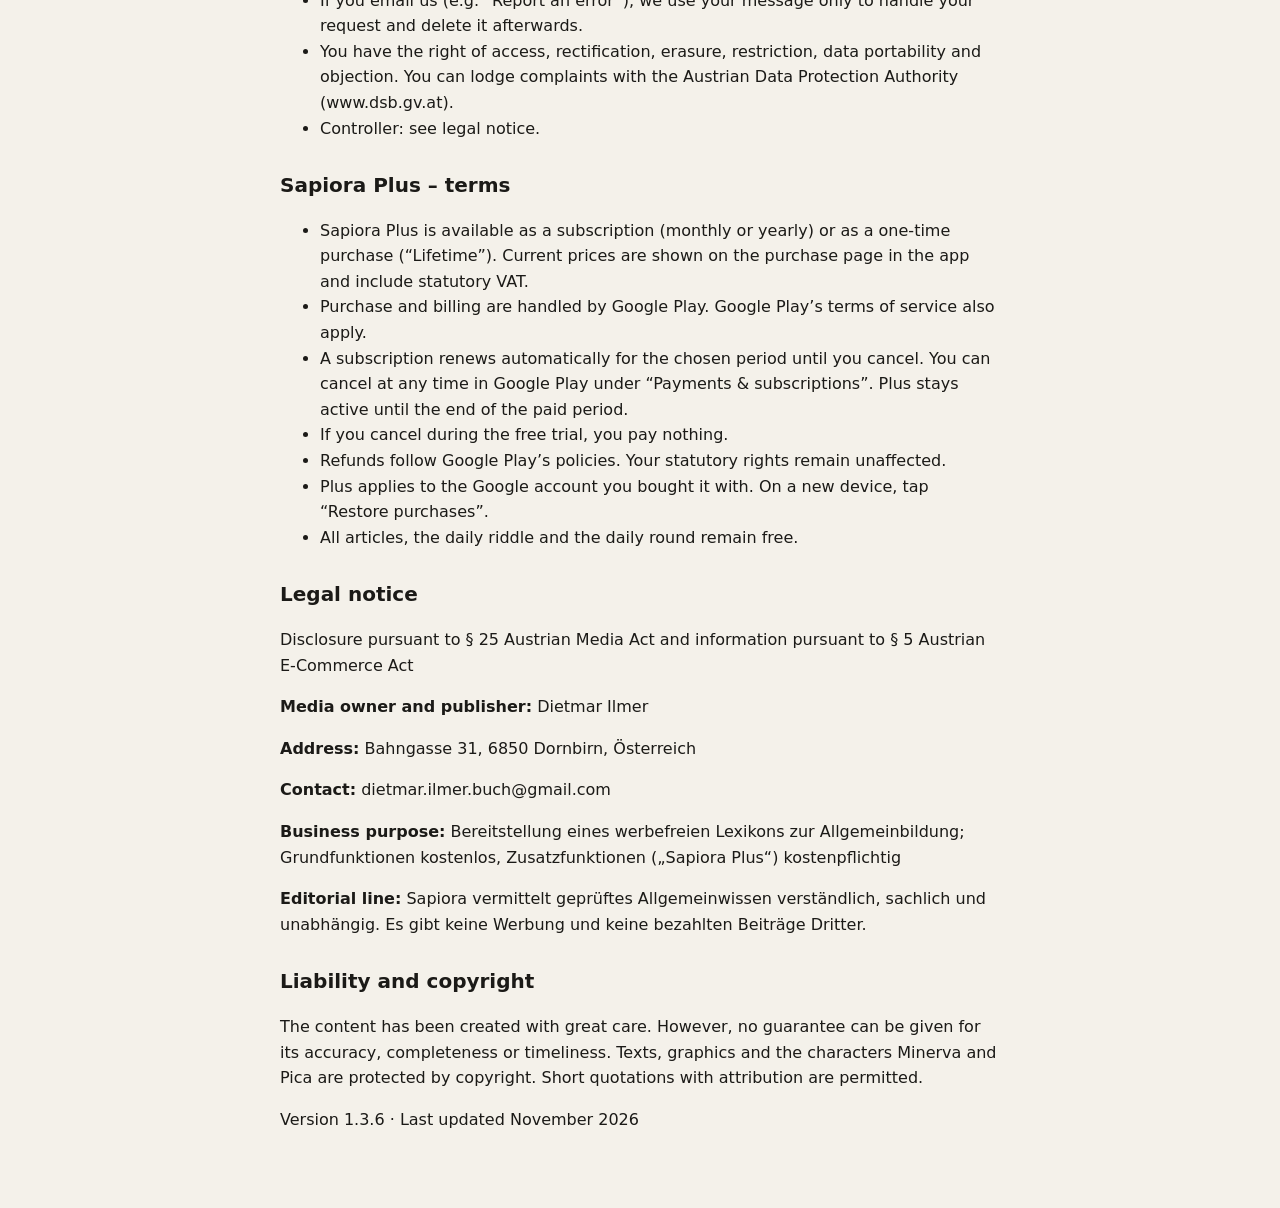
==== commit 6324f795: "Version 1.3.6 Co-Authored-By: Claude Fable 5.2 <noreply@anthropic.com> Claude-Session: https://claud" ====
--- a/privacy.html
+++ b/privacy.html
@@ -54,7 +54,7 @@
 <p><b>Grundlegende Richtung:</b> Sapiora vermittelt geprüftes Allgemeinwissen verständlich, sachlich und unabhängig. Es gibt keine Werbung und keine bezahlten Beiträge Dritter.</p>
 <h2>Haftung und Urheberrecht</h2>
 <p>Die Inhalte wurden mit größter Sorgfalt erstellt. Für Richtigkeit, Vollständigkeit und Aktualität kann jedoch keine Gewähr übernommen werden. Texte, Grafiken und die Figuren Minerva und Pica sind urheberrechtlich geschützt. Kurze Zitate mit Quellenangabe sind erlaubt.</p>
-<p>Version 1.3.5 · Stand November 2026</p></section><hr><section id="en" lang="en"><h2>About Sapiora</h2>
+<p>Version 1.3.6 · Stand November 2026</p></section><hr><section id="en" lang="en"><h2>About Sapiora</h2>
 <p>Sapiora is an encyclopedia with 202 articles across 17 areas, from religions and medicine to technology, with Minerva the owl of knowledge as your guide. It is ad-free and works without an account. All articles and the daily round are free; “Sapiora Plus” offers extra features for a fee.</p>
 <h2>How the content is made</h2>
 <ul>
@@ -107,4 +107,4 @@
 <p><b>Editorial line:</b> Sapiora vermittelt geprüftes Allgemeinwissen verständlich, sachlich und unabhängig. Es gibt keine Werbung und keine bezahlten Beiträge Dritter.</p>
 <h2>Liability and copyright</h2>
 <p>The content has been created with great care. However, no guarantee can be given for its accuracy, completeness or timeliness. Texts, graphics and the characters Minerva and Pica are protected by copyright. Short quotations with attribution are permitted.</p>
-<p>Version 1.3.5 · Last updated November 2026</p></section></body></html>+<p>Version 1.3.6 · Last updated November 2026</p></section></body></html>
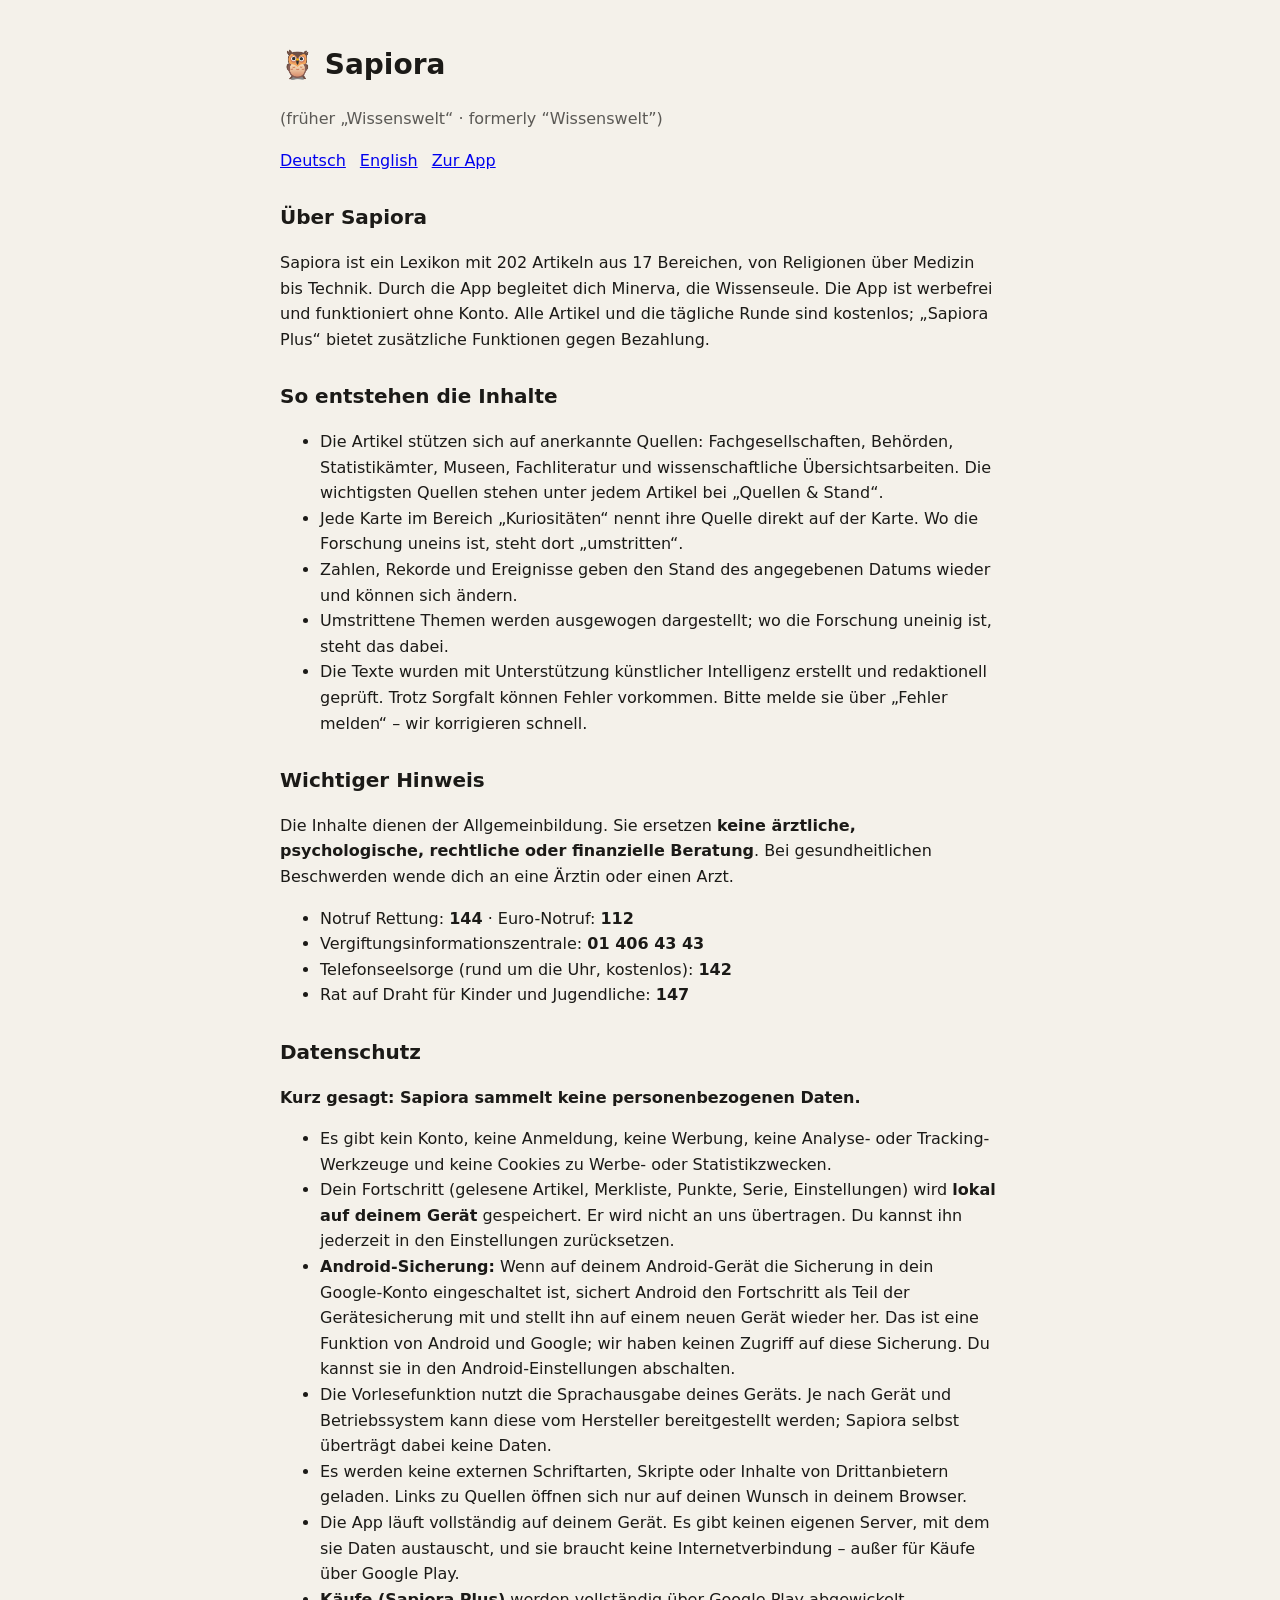
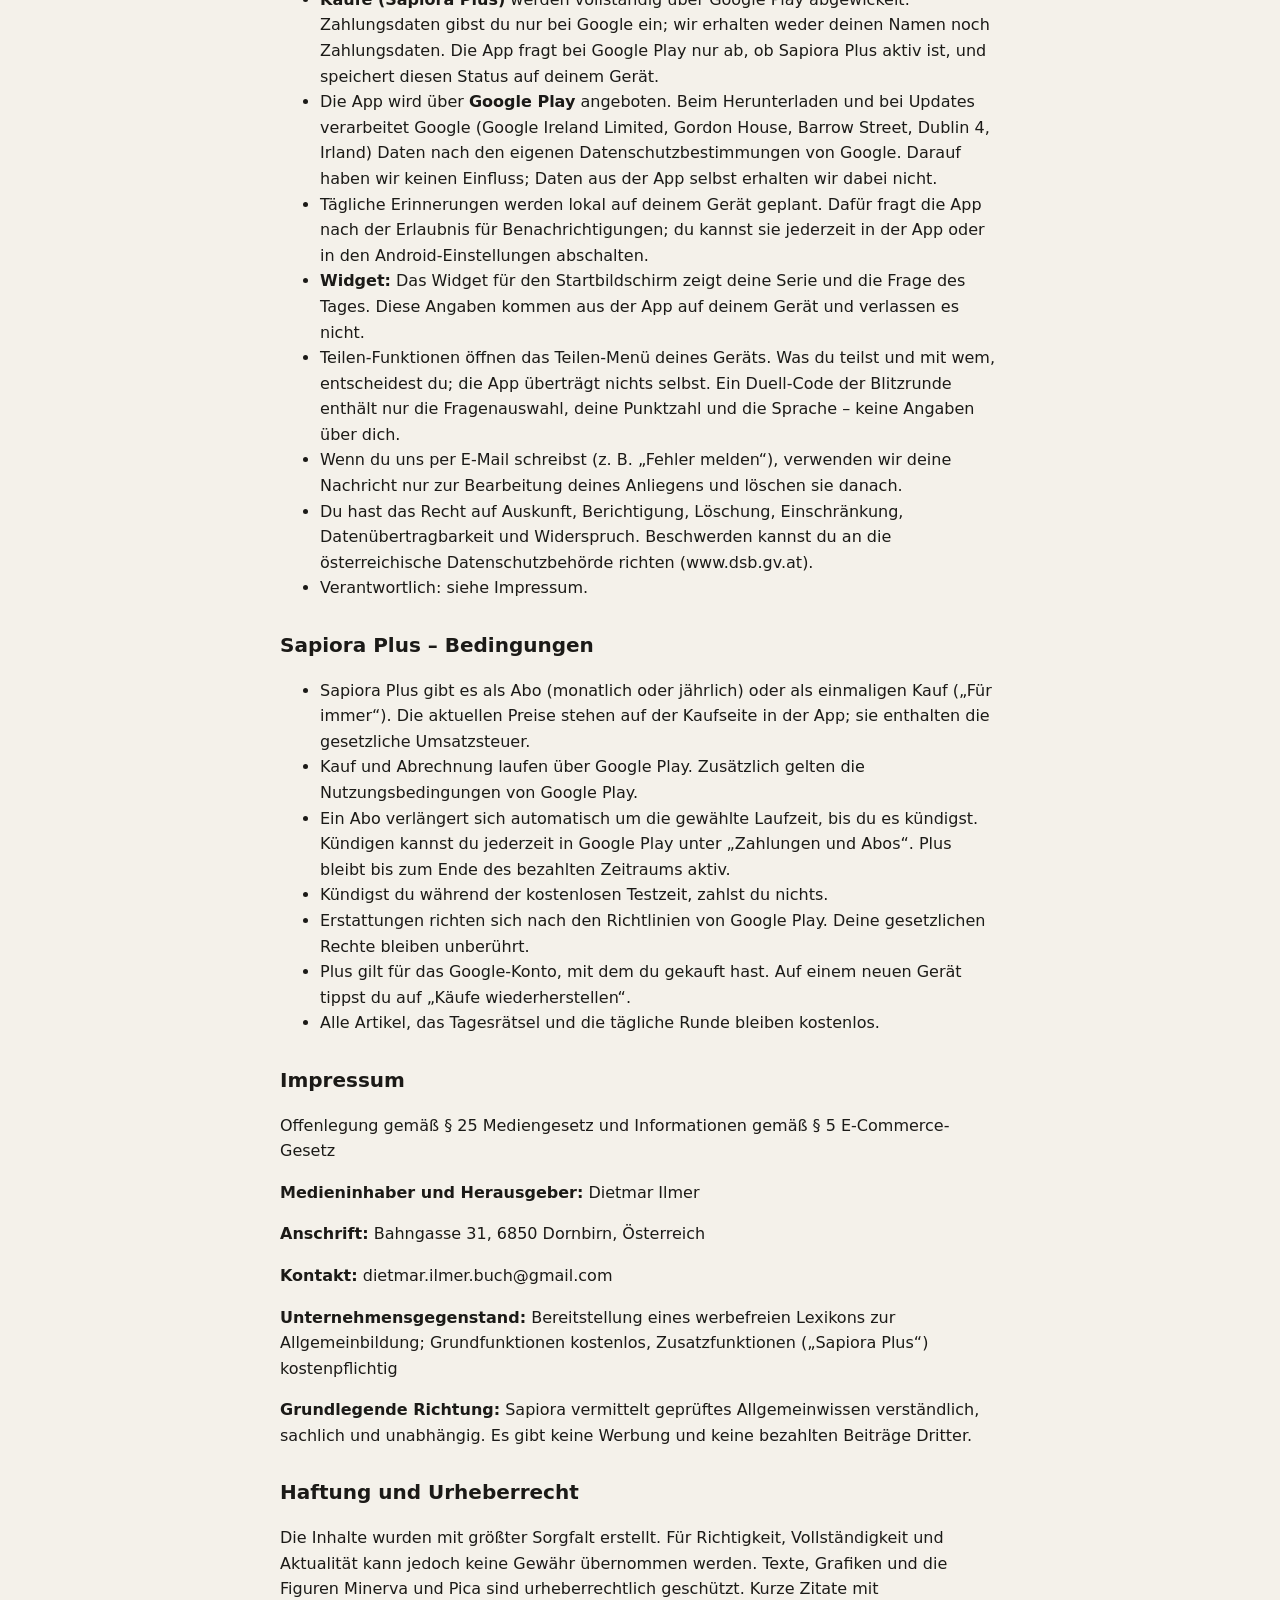
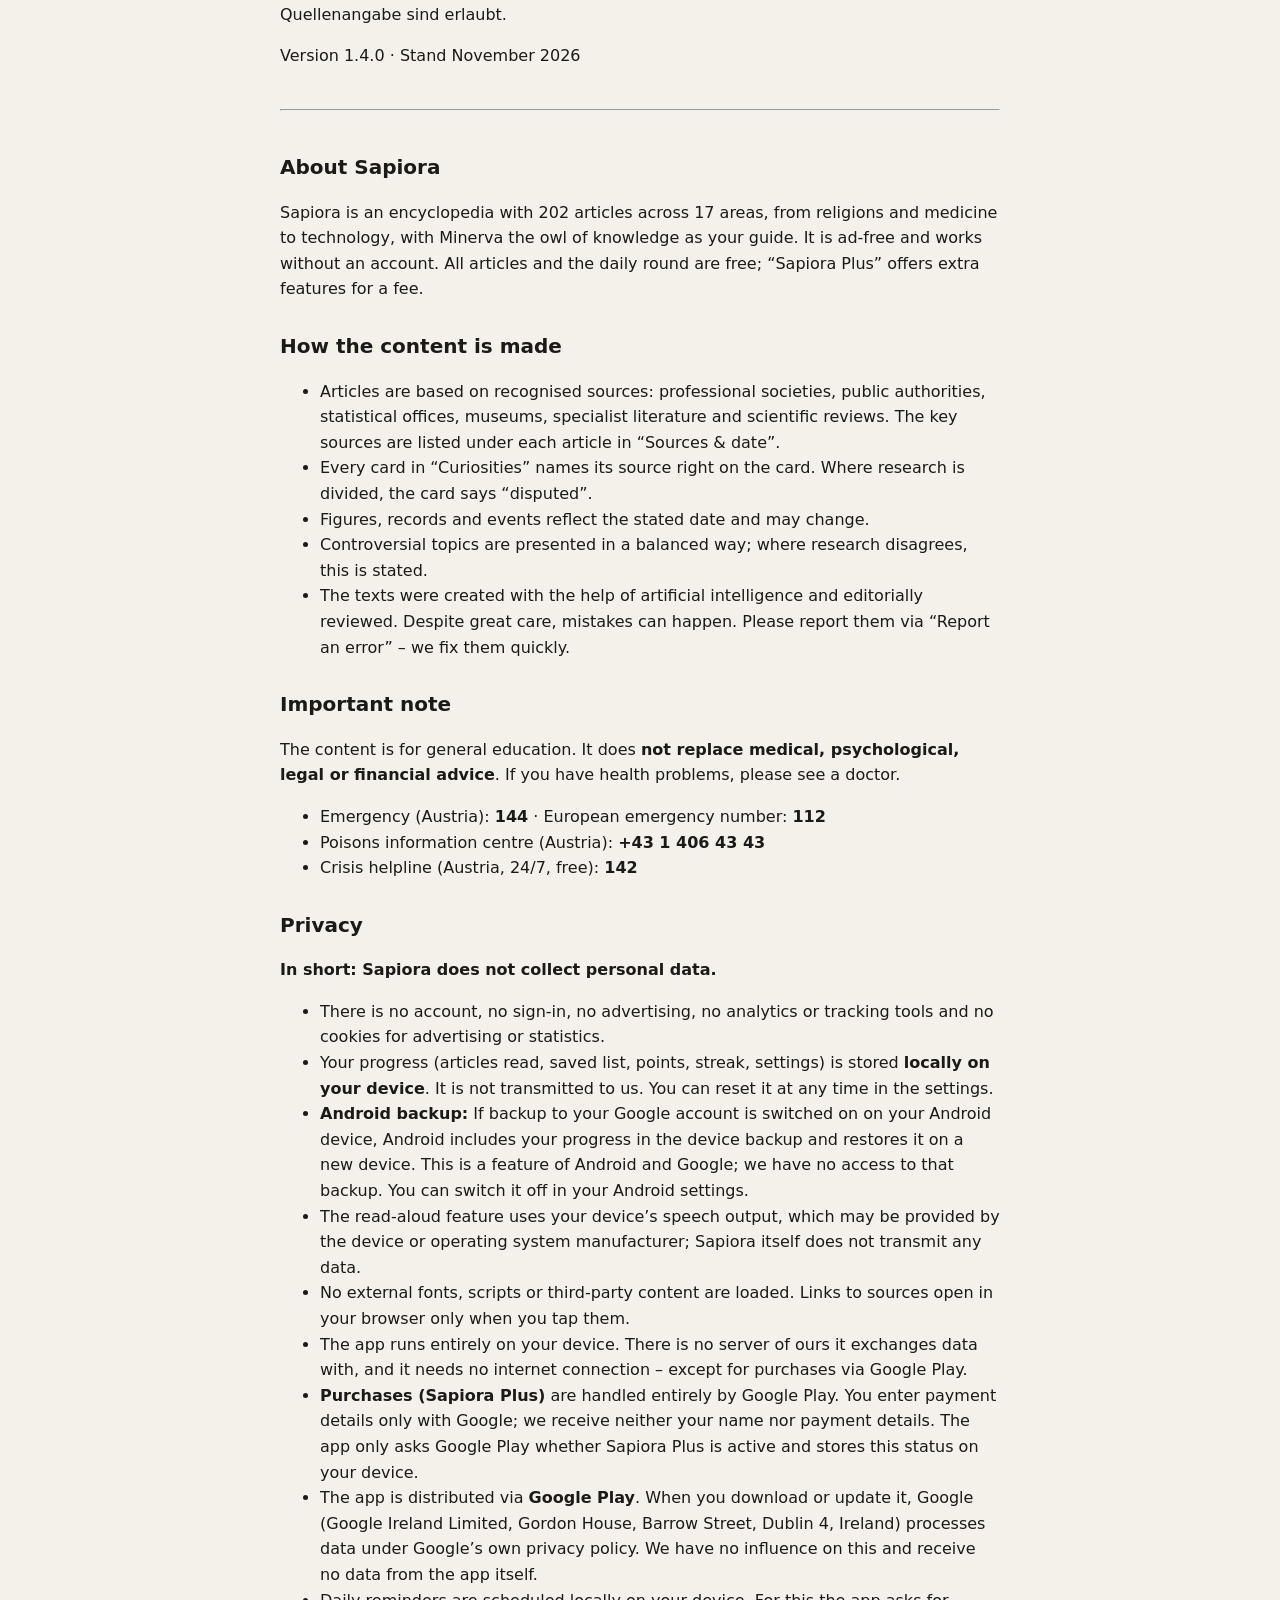
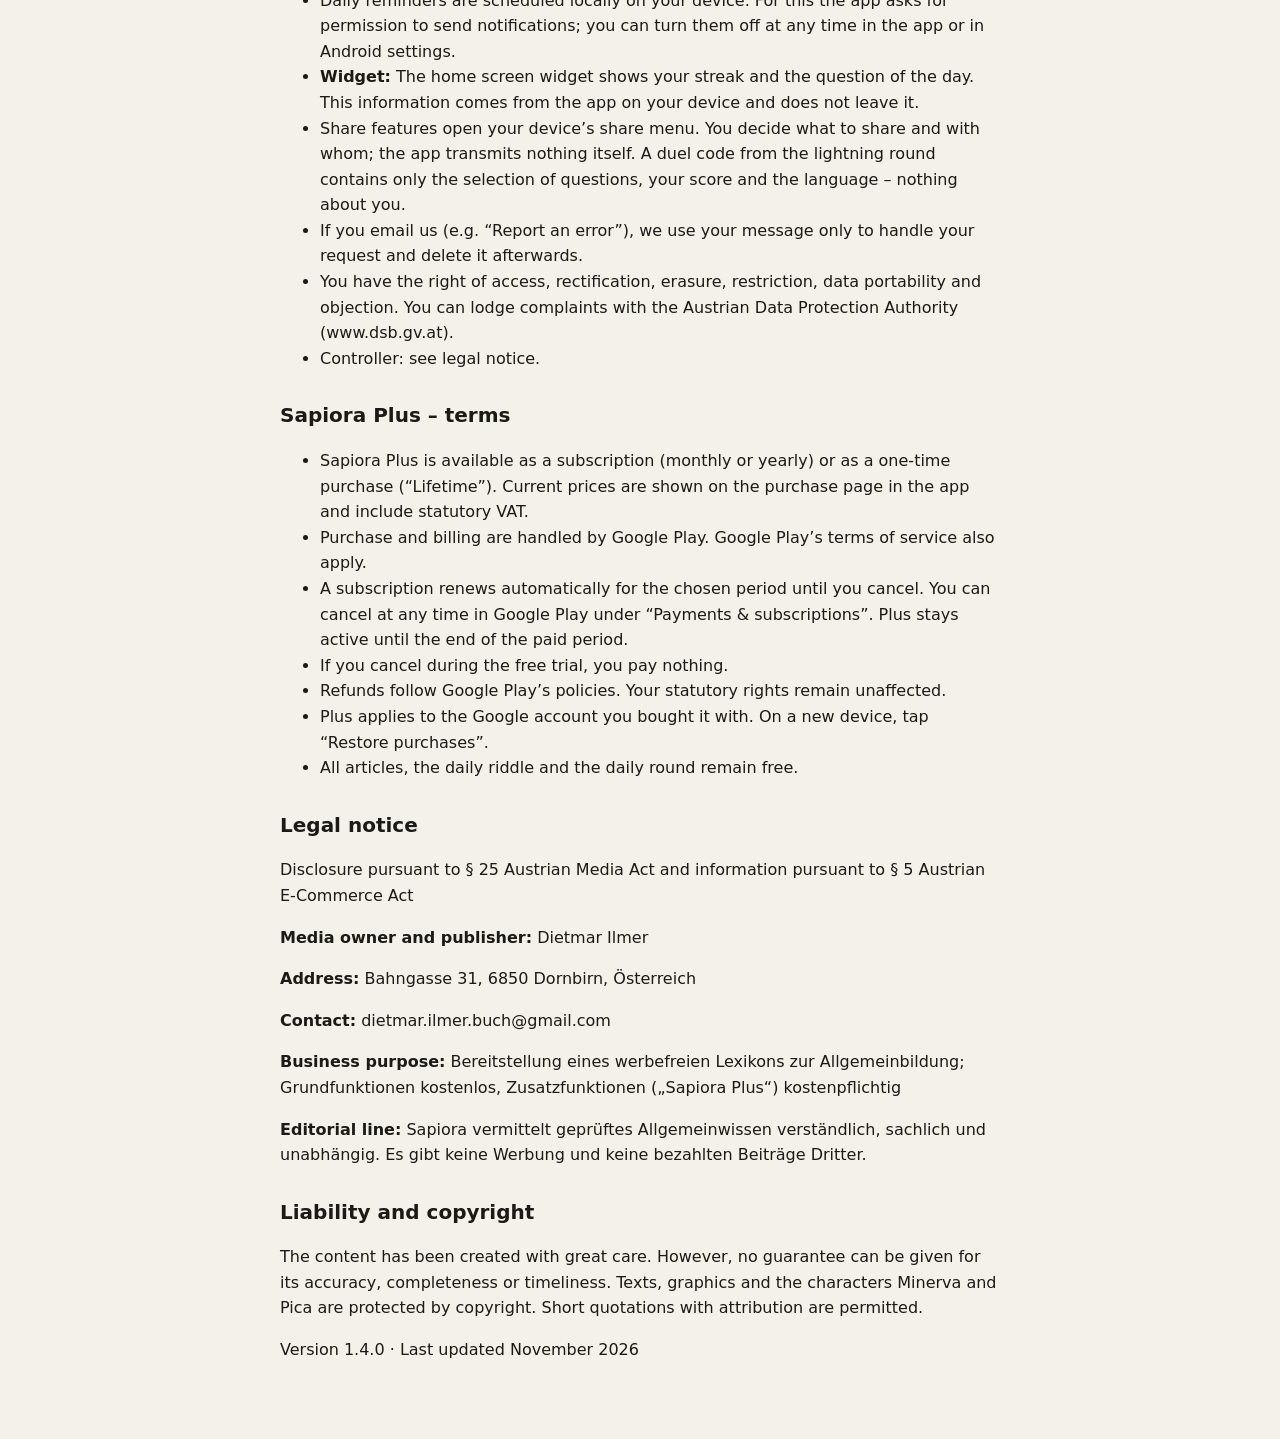
==== commit 3022a74f: "Version 1.4.0: Widget und Duell-Code im Datenschutztext Co-Authored-By: Claude Fable 5.2 <noreply@an" ====
--- a/privacy.html
+++ b/privacy.html
@@ -30,7 +30,8 @@
 <li><b>Käufe (Sapiora Plus)</b> werden vollständig über Google Play abgewickelt. Zahlungsdaten gibst du nur bei Google ein; wir erhalten weder deinen Namen noch Zahlungsdaten. Die App fragt bei Google Play nur ab, ob Sapiora Plus aktiv ist, und speichert diesen Status auf deinem Gerät.</li>
 <li>Die App wird über <b>Google Play</b> angeboten. Beim Herunterladen und bei Updates verarbeitet Google (Google Ireland Limited, Gordon House, Barrow Street, Dublin 4, Irland) Daten nach den eigenen Datenschutzbestimmungen von Google. Darauf haben wir keinen Einfluss; Daten aus der App selbst erhalten wir dabei nicht.</li>
 <li>Tägliche Erinnerungen werden lokal auf deinem Gerät geplant. Dafür fragt die App nach der Erlaubnis für Benachrichtigungen; du kannst sie jederzeit in der App oder in den Android-Einstellungen abschalten.</li>
-<li>Teilen-Funktionen öffnen das Teilen-Menü deines Geräts. Was du teilst und mit wem, entscheidest du; die App überträgt nichts selbst.</li>
+<li><b>Widget:</b> Das Widget für den Startbildschirm zeigt deine Serie und die Frage des Tages. Diese Angaben kommen aus der App auf deinem Gerät und verlassen es nicht.</li>
+<li>Teilen-Funktionen öffnen das Teilen-Menü deines Geräts. Was du teilst und mit wem, entscheidest du; die App überträgt nichts selbst. Ein Duell-Code der Blitzrunde enthält nur die Fragenauswahl, deine Punktzahl und die Sprache – keine Angaben über dich.</li>
 <li>Wenn du uns per E-Mail schreibst (z. B. „Fehler melden“), verwenden wir deine Nachricht nur zur Bearbeitung deines Anliegens und löschen sie danach.</li>
 <li>Du hast das Recht auf Auskunft, Berichtigung, Löschung, Einschränkung, Datenübertragbarkeit und Widerspruch. Beschwerden kannst du an die österreichische Datenschutzbehörde richten (www.dsb.gv.at).</li>
 <li>Verantwortlich: siehe Impressum.</li>
@@ -54,7 +55,7 @@
 <p><b>Grundlegende Richtung:</b> Sapiora vermittelt geprüftes Allgemeinwissen verständlich, sachlich und unabhängig. Es gibt keine Werbung und keine bezahlten Beiträge Dritter.</p>
 <h2>Haftung und Urheberrecht</h2>
 <p>Die Inhalte wurden mit größter Sorgfalt erstellt. Für Richtigkeit, Vollständigkeit und Aktualität kann jedoch keine Gewähr übernommen werden. Texte, Grafiken und die Figuren Minerva und Pica sind urheberrechtlich geschützt. Kurze Zitate mit Quellenangabe sind erlaubt.</p>
-<p>Version 1.3.6 · Stand November 2026</p></section><hr><section id="en" lang="en"><h2>About Sapiora</h2>
+<p>Version 1.4.0 · Stand November 2026</p></section><hr><section id="en" lang="en"><h2>About Sapiora</h2>
 <p>Sapiora is an encyclopedia with 202 articles across 17 areas, from religions and medicine to technology, with Minerva the owl of knowledge as your guide. It is ad-free and works without an account. All articles and the daily round are free; “Sapiora Plus” offers extra features for a fee.</p>
 <h2>How the content is made</h2>
 <ul>
@@ -83,7 +84,8 @@
 <li><b>Purchases (Sapiora Plus)</b> are handled entirely by Google Play. You enter payment details only with Google; we receive neither your name nor payment details. The app only asks Google Play whether Sapiora Plus is active and stores this status on your device.</li>
 <li>The app is distributed via <b>Google Play</b>. When you download or update it, Google (Google Ireland Limited, Gordon House, Barrow Street, Dublin 4, Ireland) processes data under Google’s own privacy policy. We have no influence on this and receive no data from the app itself.</li>
 <li>Daily reminders are scheduled locally on your device. For this the app asks for permission to send notifications; you can turn them off at any time in the app or in Android settings.</li>
-<li>Share features open your device’s share menu. You decide what to share and with whom; the app transmits nothing itself.</li>
+<li><b>Widget:</b> The home screen widget shows your streak and the question of the day. This information comes from the app on your device and does not leave it.</li>
+<li>Share features open your device’s share menu. You decide what to share and with whom; the app transmits nothing itself. A duel code from the lightning round contains only the selection of questions, your score and the language – nothing about you.</li>
 <li>If you email us (e.g. “Report an error”), we use your message only to handle your request and delete it afterwards.</li>
 <li>You have the right of access, rectification, erasure, restriction, data portability and objection. You can lodge complaints with the Austrian Data Protection Authority (www.dsb.gv.at).</li>
 <li>Controller: see legal notice.</li>
@@ -107,4 +109,4 @@
 <p><b>Editorial line:</b> Sapiora vermittelt geprüftes Allgemeinwissen verständlich, sachlich und unabhängig. Es gibt keine Werbung und keine bezahlten Beiträge Dritter.</p>
 <h2>Liability and copyright</h2>
 <p>The content has been created with great care. However, no guarantee can be given for its accuracy, completeness or timeliness. Texts, graphics and the characters Minerva and Pica are protected by copyright. Short quotations with attribution are permitted.</p>
-<p>Version 1.3.6 · Last updated November 2026</p></section></body></html>+<p>Version 1.4.0 · Last updated November 2026</p></section></body></html>
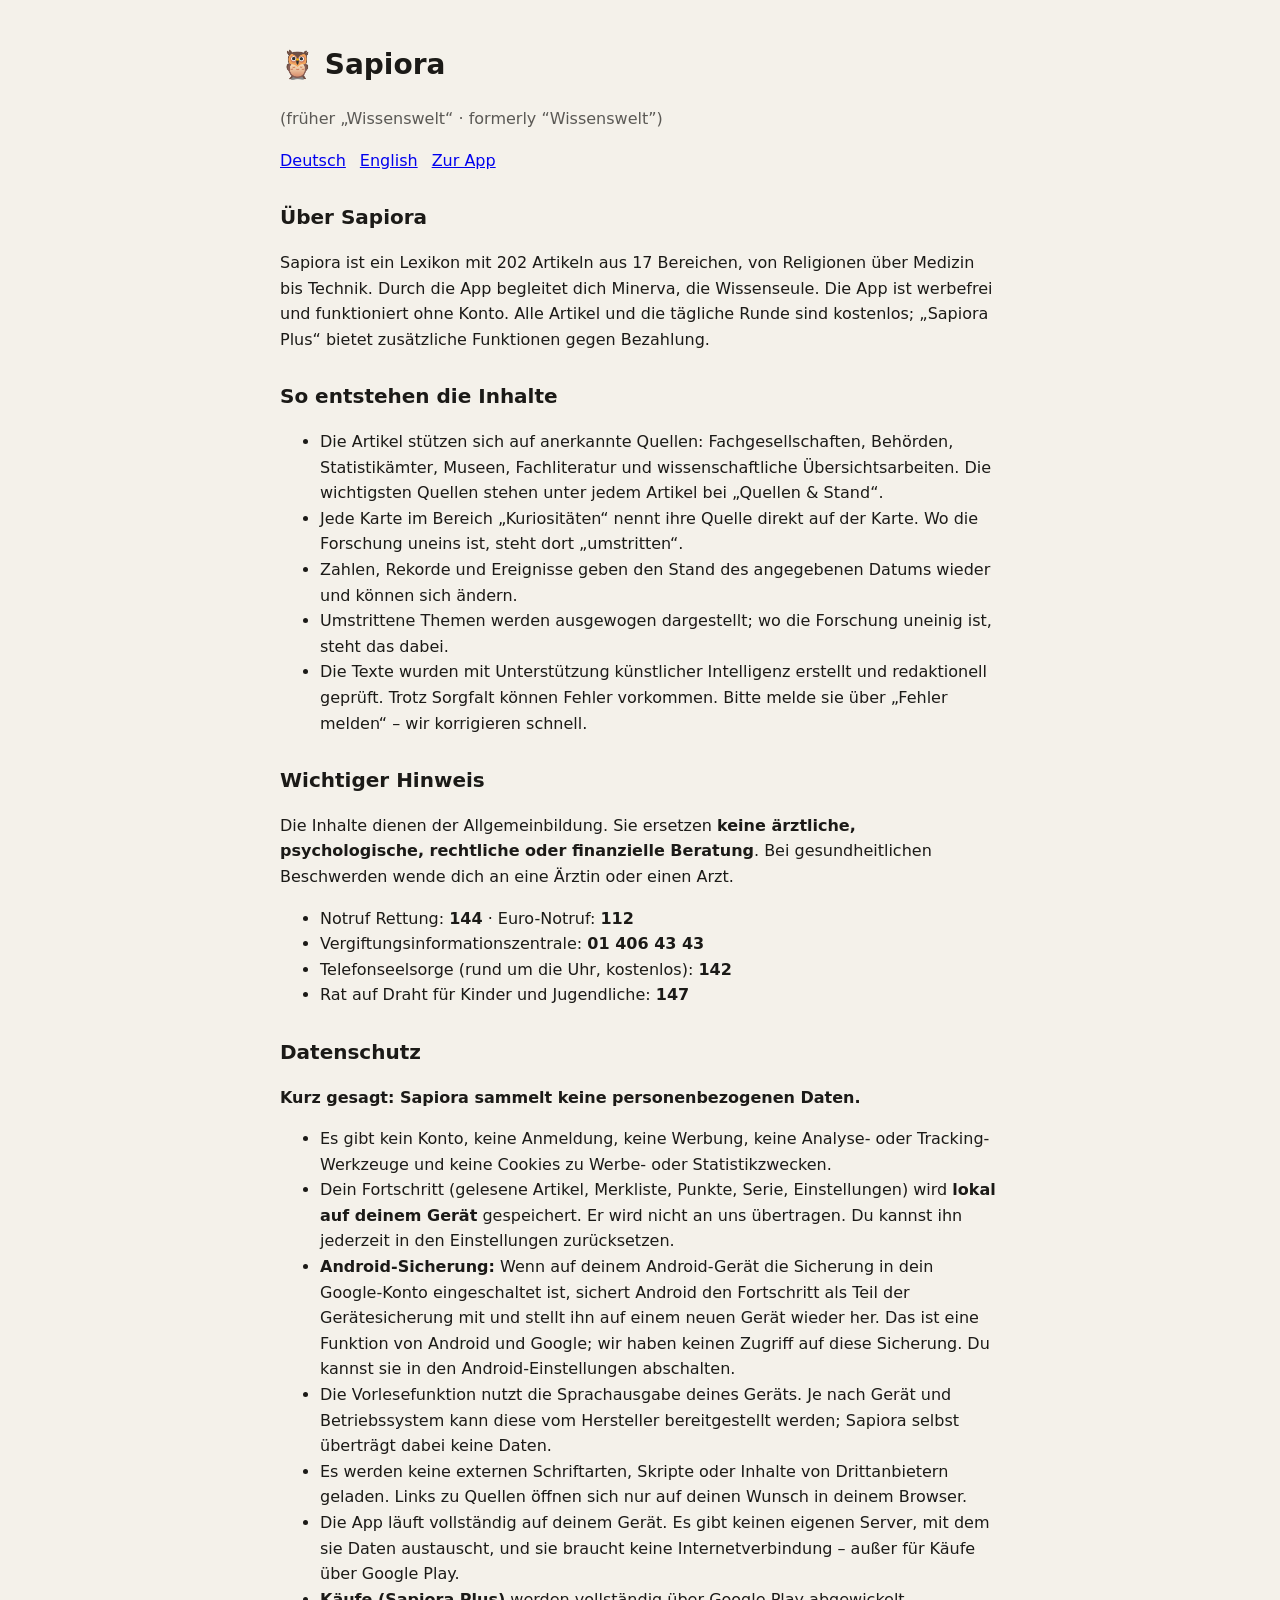
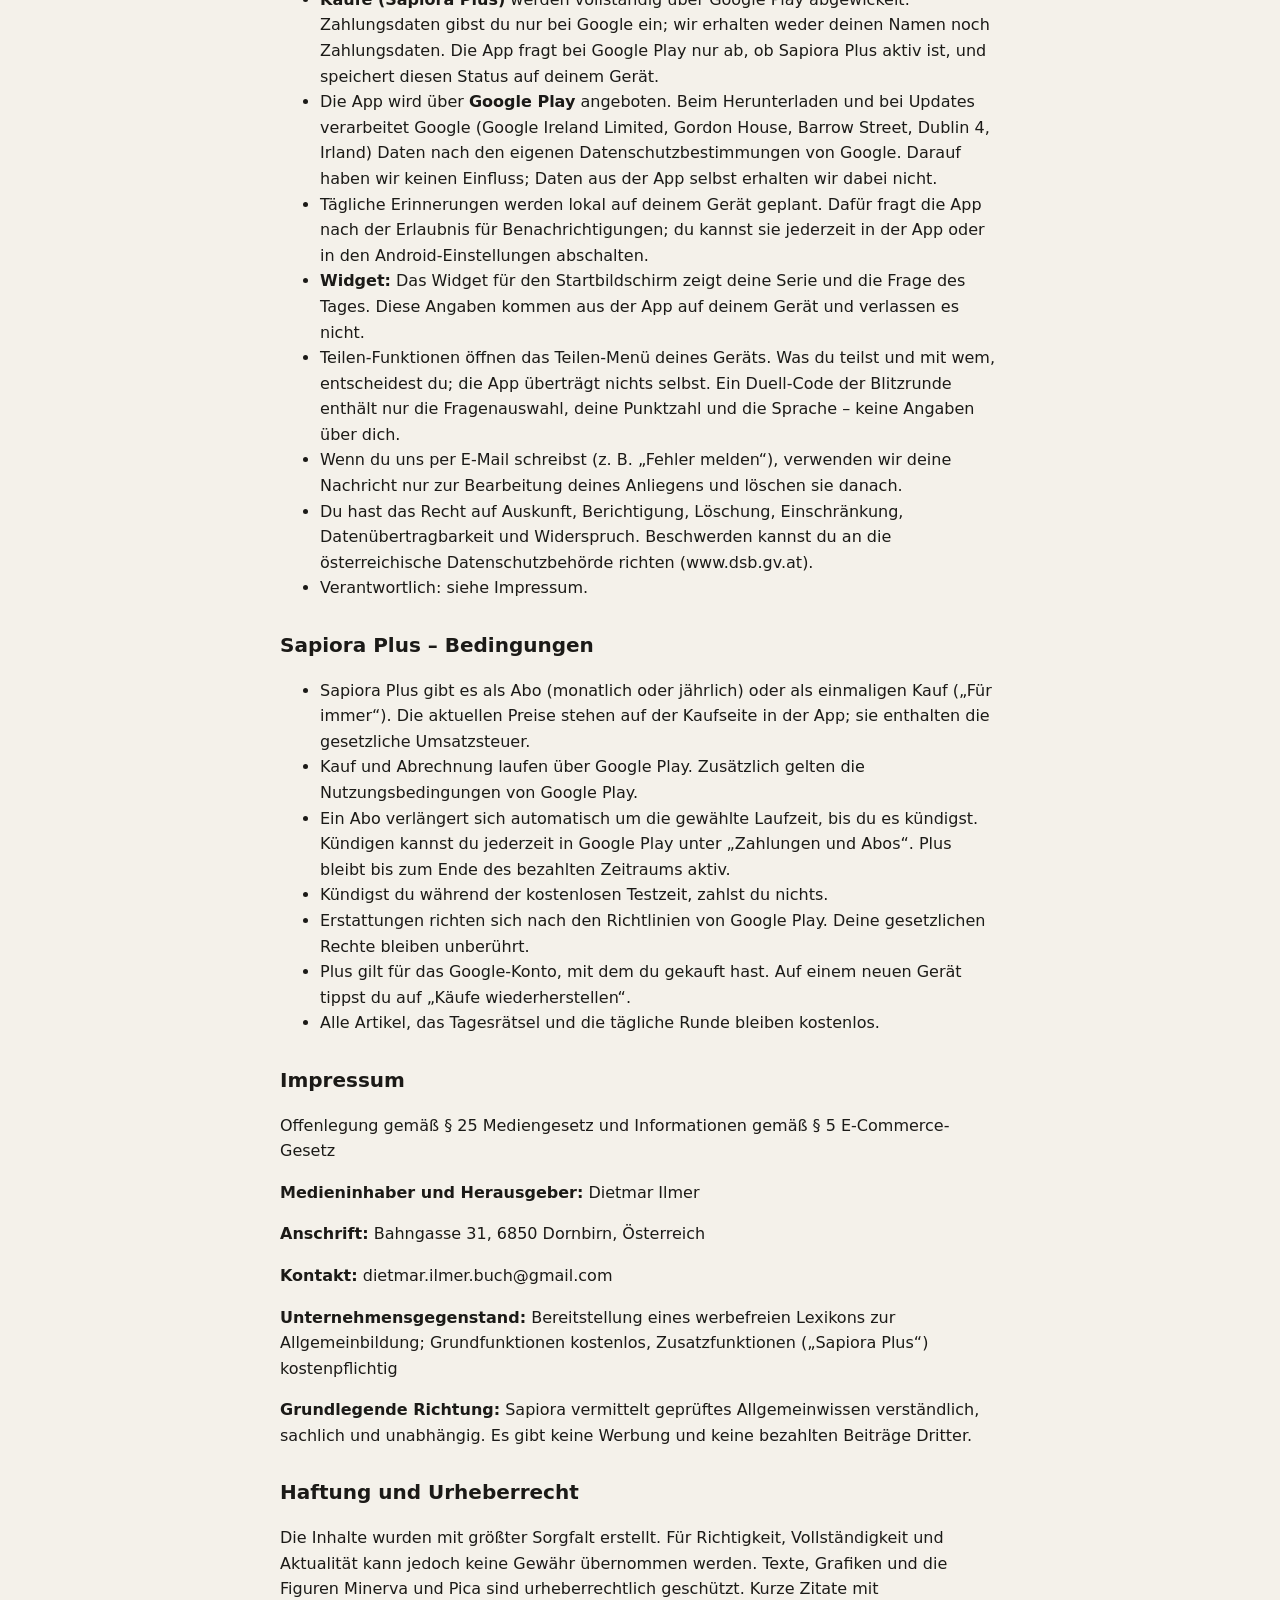
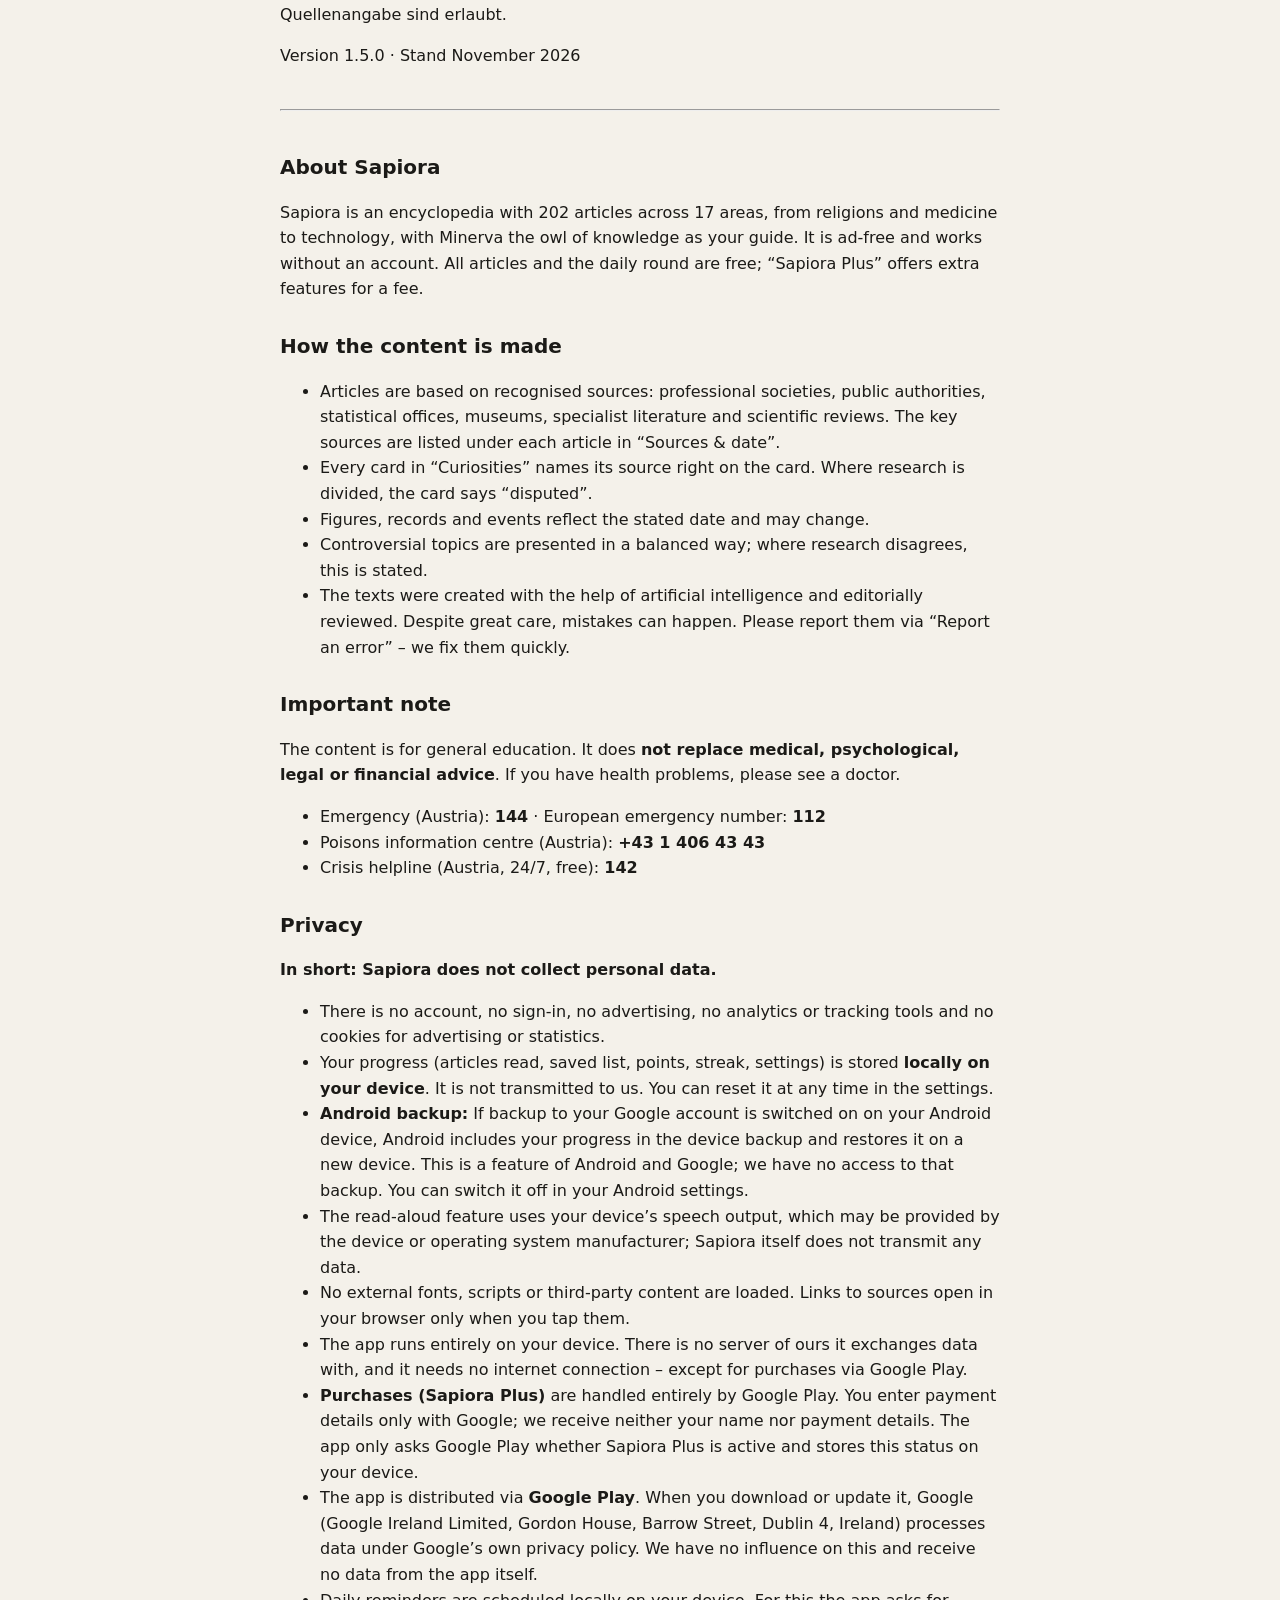
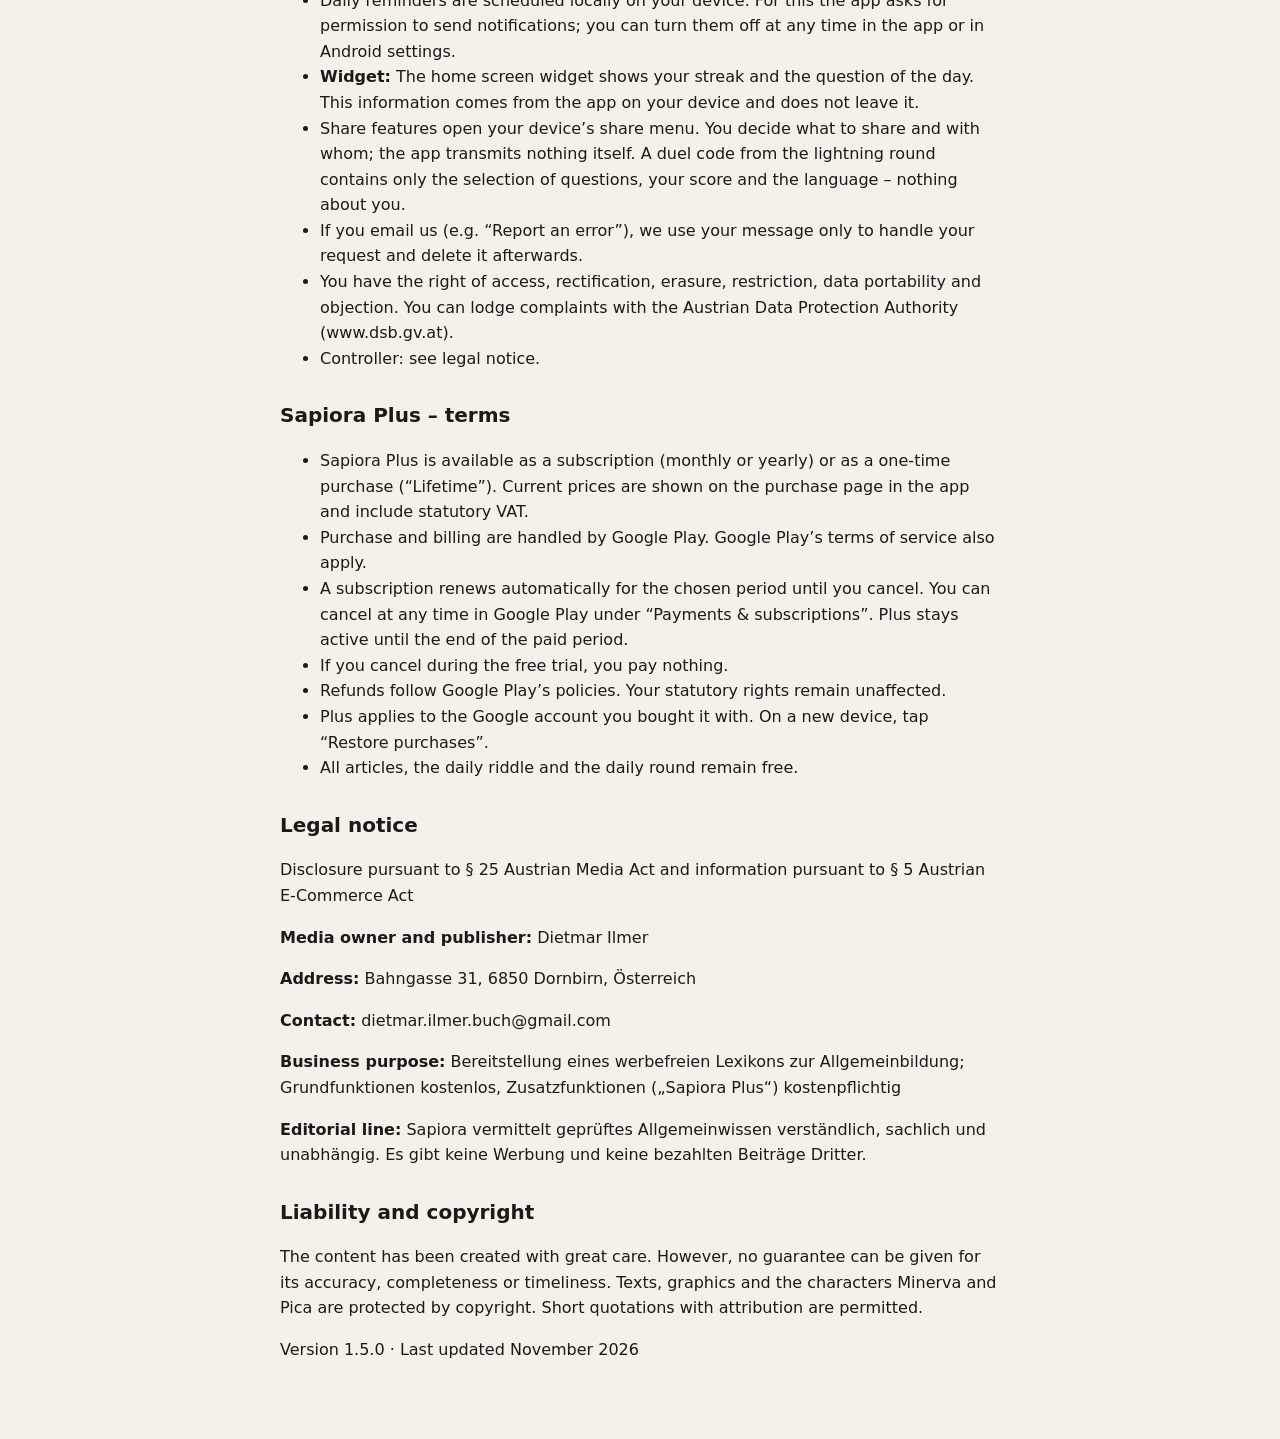
==== commit b102c7be: "Version 1.5.0 Co-Authored-By: Claude Fable 5.2 <noreply@anthropic.com> Claude-Session: https://claud" ====
--- a/privacy.html
+++ b/privacy.html
@@ -55,7 +55,7 @@
 <p><b>Grundlegende Richtung:</b> Sapiora vermittelt geprüftes Allgemeinwissen verständlich, sachlich und unabhängig. Es gibt keine Werbung und keine bezahlten Beiträge Dritter.</p>
 <h2>Haftung und Urheberrecht</h2>
 <p>Die Inhalte wurden mit größter Sorgfalt erstellt. Für Richtigkeit, Vollständigkeit und Aktualität kann jedoch keine Gewähr übernommen werden. Texte, Grafiken und die Figuren Minerva und Pica sind urheberrechtlich geschützt. Kurze Zitate mit Quellenangabe sind erlaubt.</p>
-<p>Version 1.4.0 · Stand November 2026</p></section><hr><section id="en" lang="en"><h2>About Sapiora</h2>
+<p>Version 1.5.0 · Stand November 2026</p></section><hr><section id="en" lang="en"><h2>About Sapiora</h2>
 <p>Sapiora is an encyclopedia with 202 articles across 17 areas, from religions and medicine to technology, with Minerva the owl of knowledge as your guide. It is ad-free and works without an account. All articles and the daily round are free; “Sapiora Plus” offers extra features for a fee.</p>
 <h2>How the content is made</h2>
 <ul>
@@ -109,4 +109,4 @@
 <p><b>Editorial line:</b> Sapiora vermittelt geprüftes Allgemeinwissen verständlich, sachlich und unabhängig. Es gibt keine Werbung und keine bezahlten Beiträge Dritter.</p>
 <h2>Liability and copyright</h2>
 <p>The content has been created with great care. However, no guarantee can be given for its accuracy, completeness or timeliness. Texts, graphics and the characters Minerva and Pica are protected by copyright. Short quotations with attribution are permitted.</p>
-<p>Version 1.4.0 · Last updated November 2026</p></section></body></html>+<p>Version 1.5.0 · Last updated November 2026</p></section></body></html>
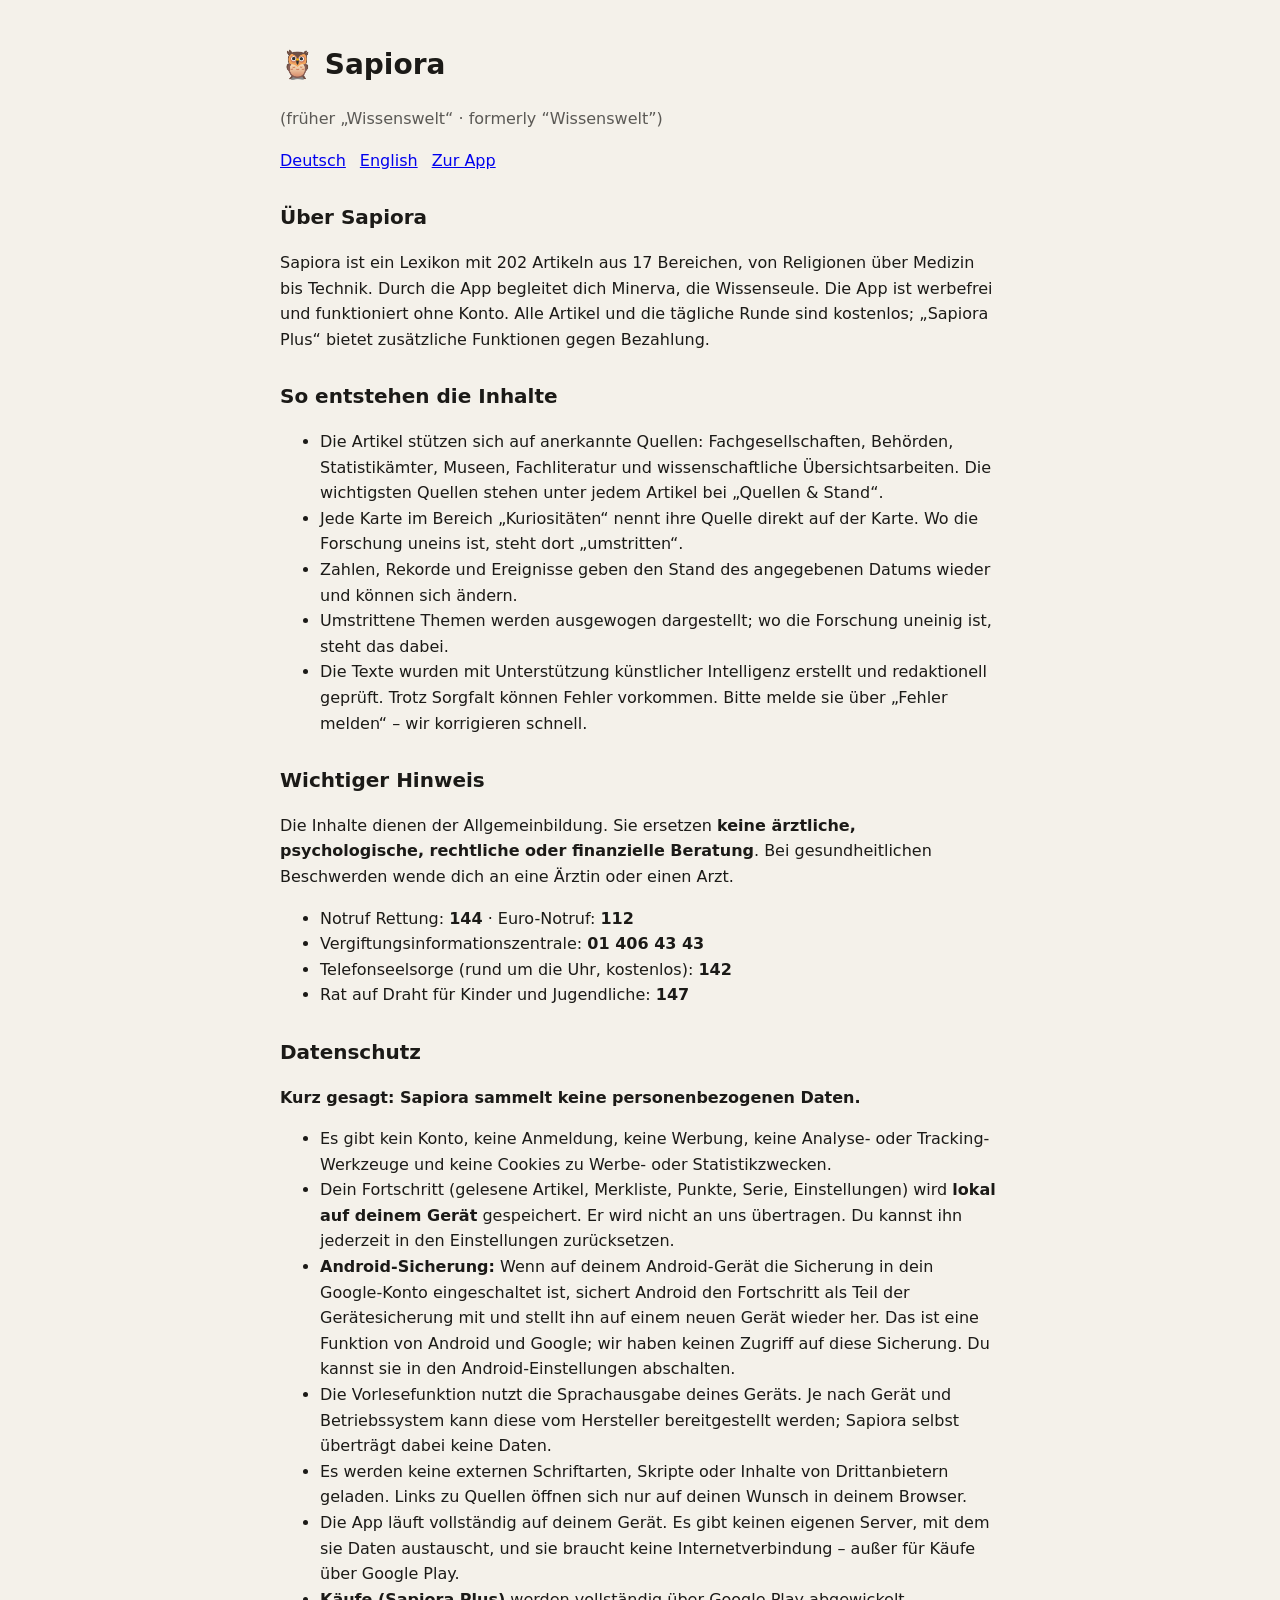
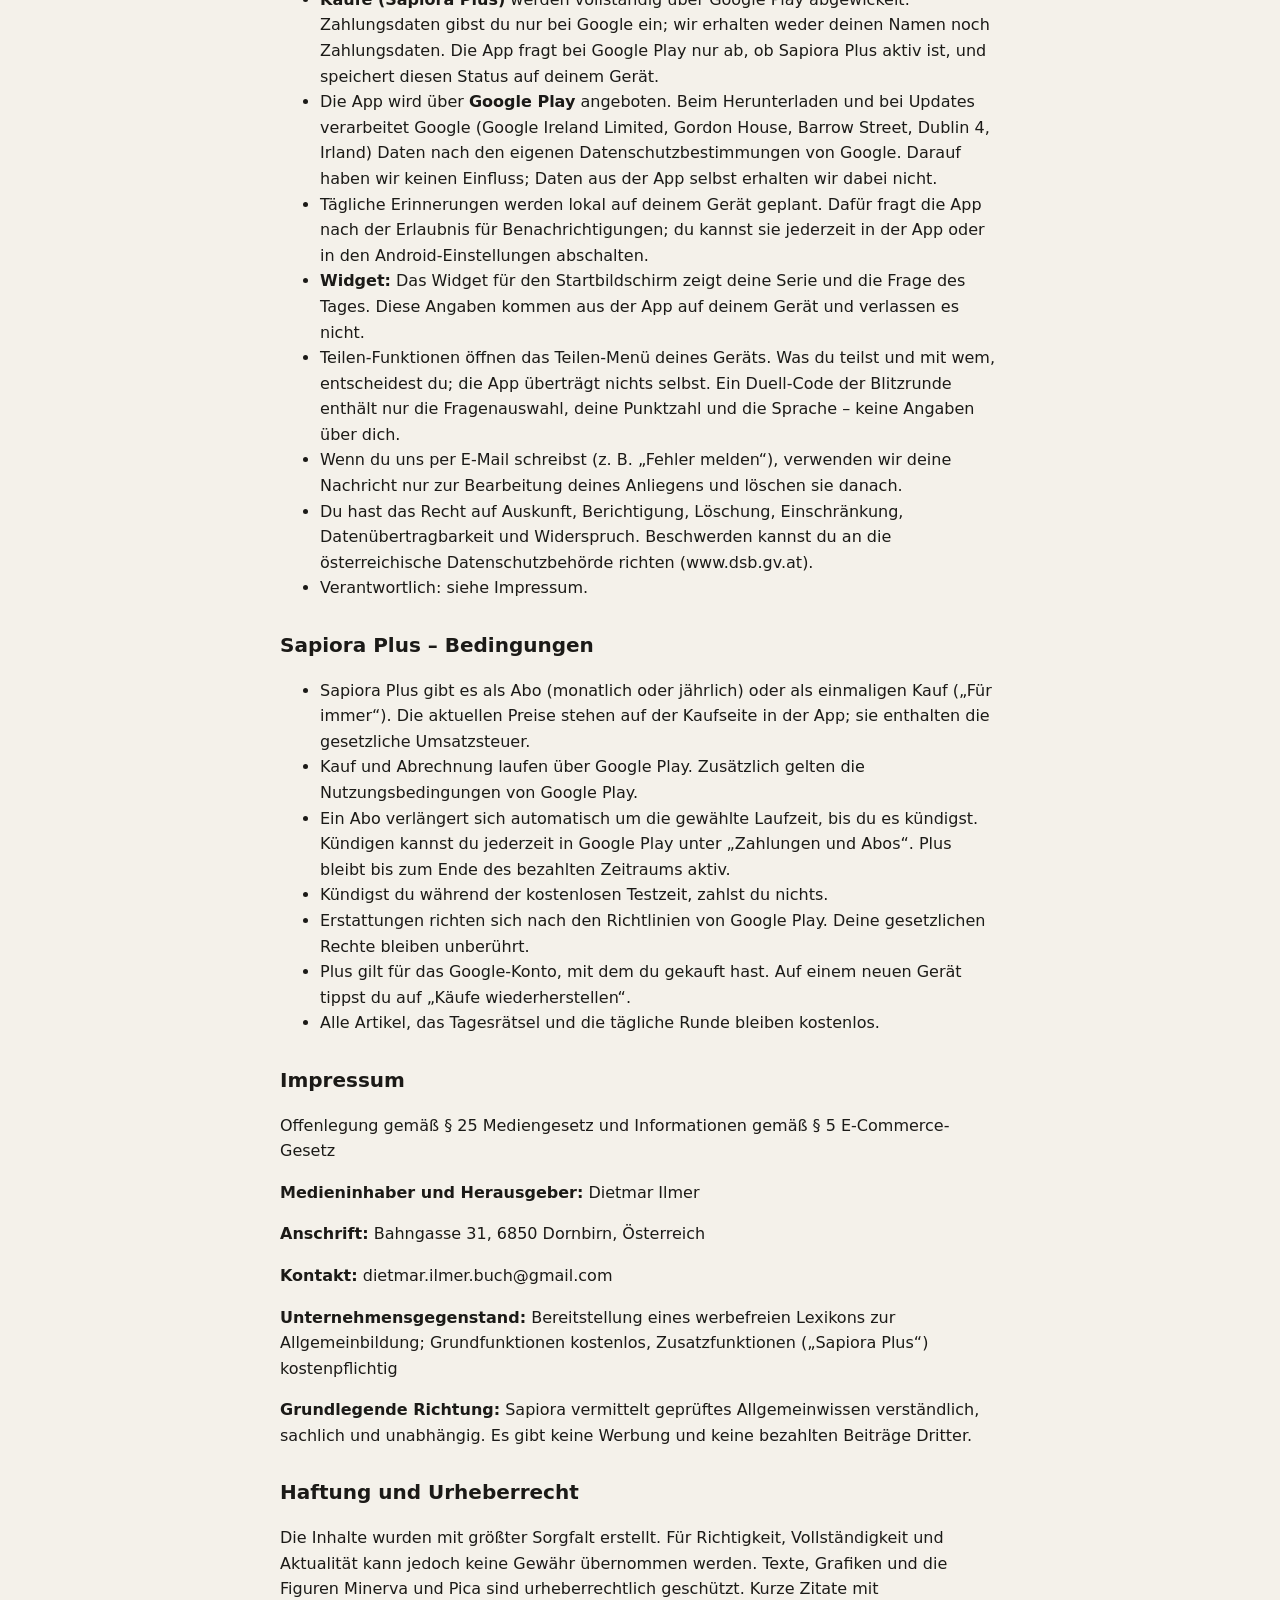
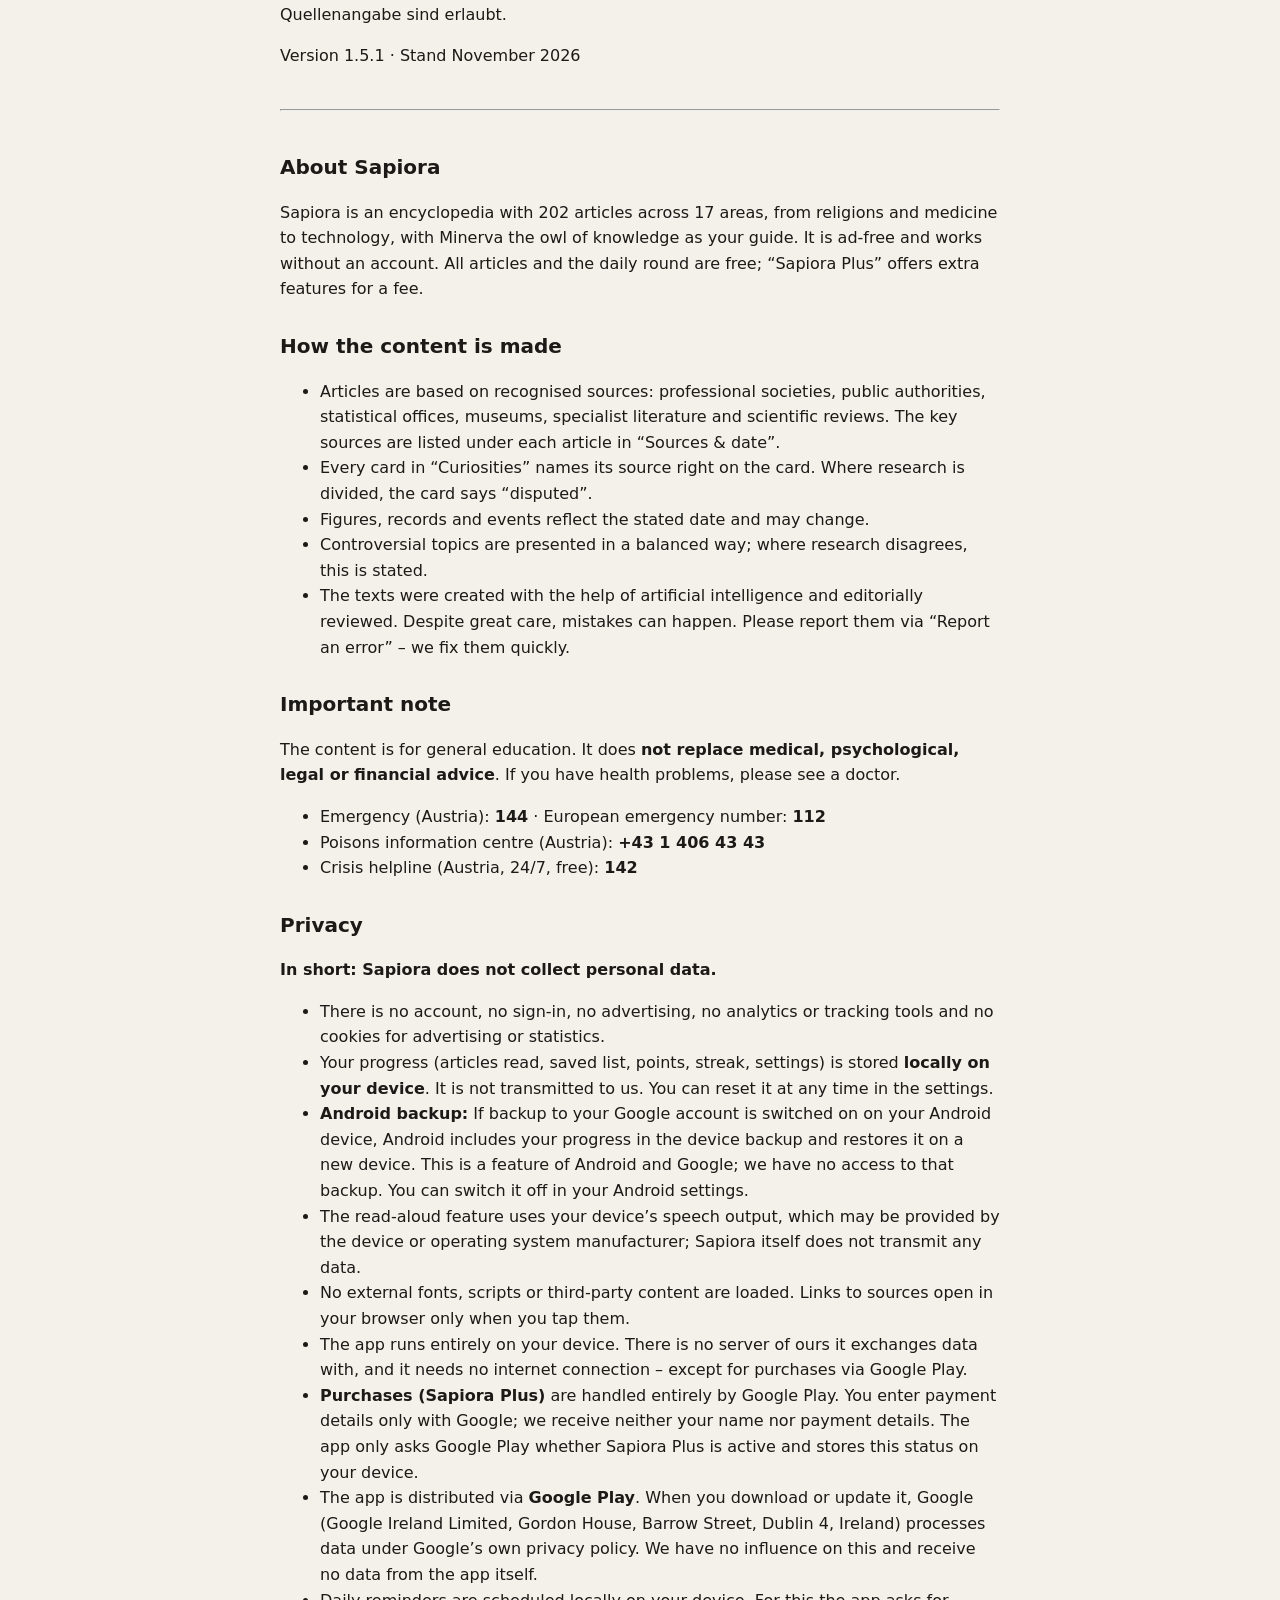
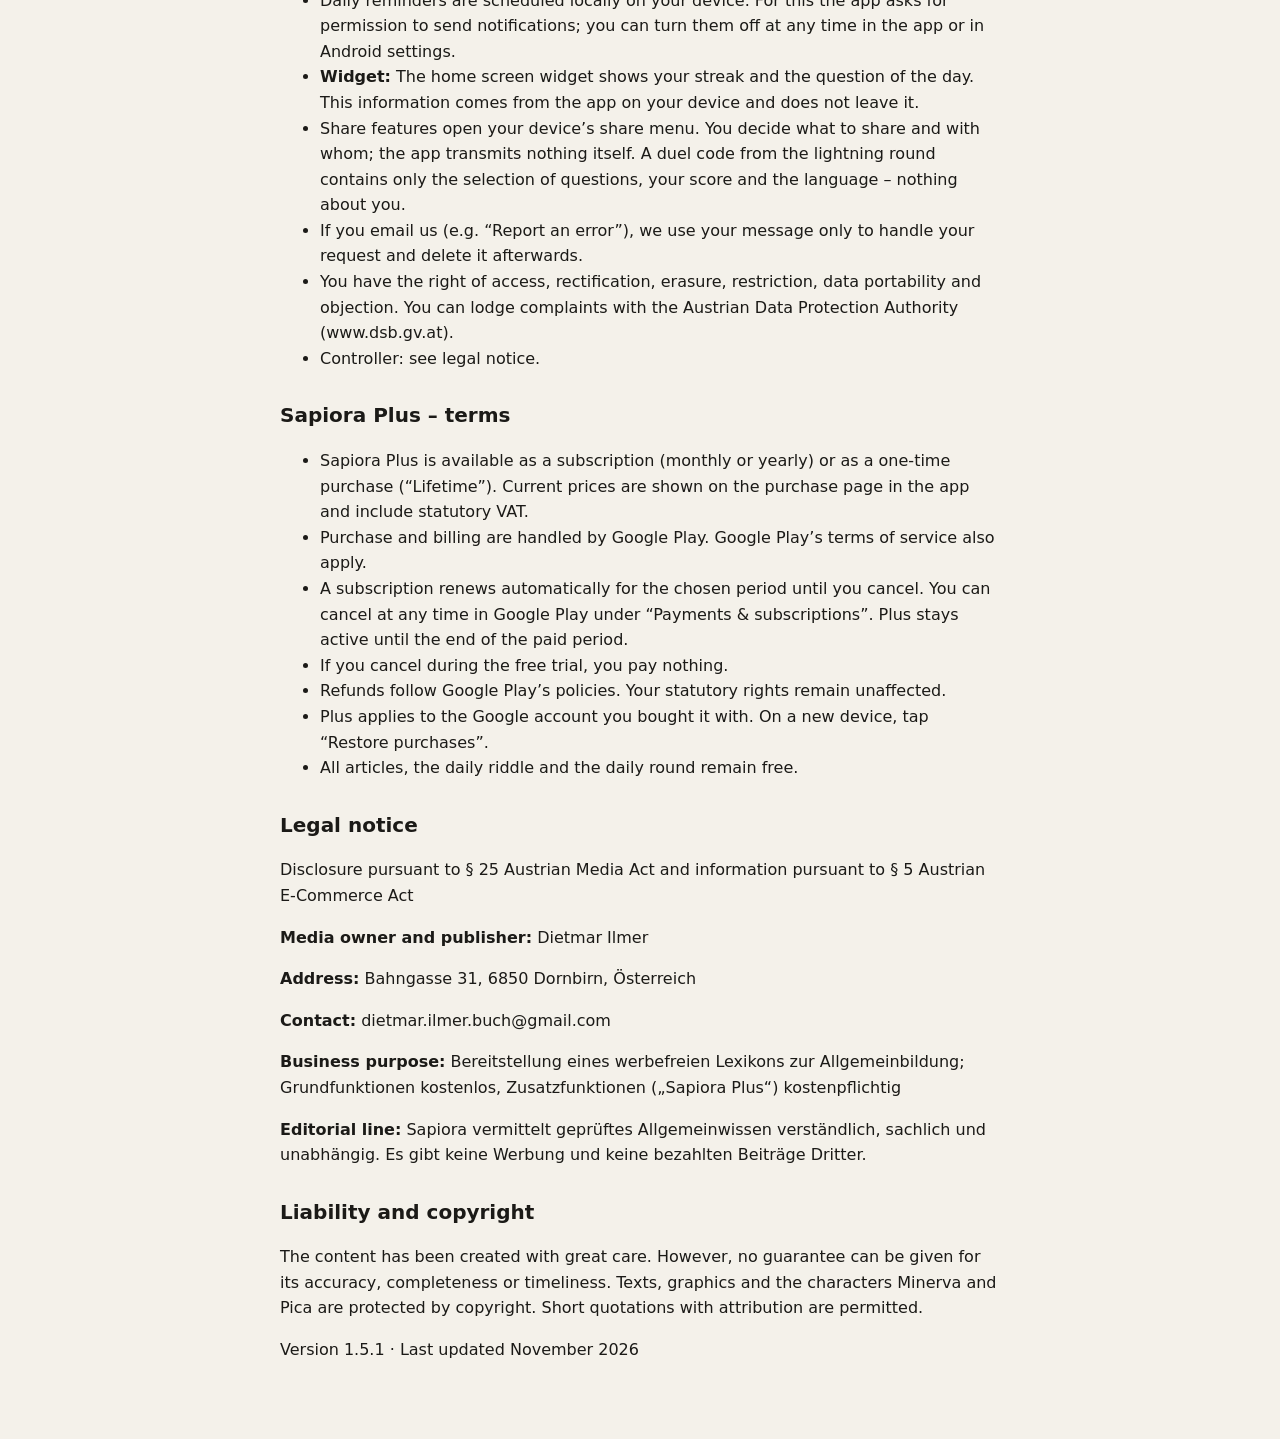
==== commit eba70260: "Versionsangabe 1.5.1 Co-Authored-By: Claude Fable 5.2 <noreply@anthropic.com> Claude-Session: https:" ====
--- a/privacy.html
+++ b/privacy.html
@@ -55,7 +55,7 @@
 <p><b>Grundlegende Richtung:</b> Sapiora vermittelt geprüftes Allgemeinwissen verständlich, sachlich und unabhängig. Es gibt keine Werbung und keine bezahlten Beiträge Dritter.</p>
 <h2>Haftung und Urheberrecht</h2>
 <p>Die Inhalte wurden mit größter Sorgfalt erstellt. Für Richtigkeit, Vollständigkeit und Aktualität kann jedoch keine Gewähr übernommen werden. Texte, Grafiken und die Figuren Minerva und Pica sind urheberrechtlich geschützt. Kurze Zitate mit Quellenangabe sind erlaubt.</p>
-<p>Version 1.5.0 · Stand November 2026</p></section><hr><section id="en" lang="en"><h2>About Sapiora</h2>
+<p>Version 1.5.1 · Stand November 2026</p></section><hr><section id="en" lang="en"><h2>About Sapiora</h2>
 <p>Sapiora is an encyclopedia with 202 articles across 17 areas, from religions and medicine to technology, with Minerva the owl of knowledge as your guide. It is ad-free and works without an account. All articles and the daily round are free; “Sapiora Plus” offers extra features for a fee.</p>
 <h2>How the content is made</h2>
 <ul>
@@ -109,4 +109,4 @@
 <p><b>Editorial line:</b> Sapiora vermittelt geprüftes Allgemeinwissen verständlich, sachlich und unabhängig. Es gibt keine Werbung und keine bezahlten Beiträge Dritter.</p>
 <h2>Liability and copyright</h2>
 <p>The content has been created with great care. However, no guarantee can be given for its accuracy, completeness or timeliness. Texts, graphics and the characters Minerva and Pica are protected by copyright. Short quotations with attribution are permitted.</p>
-<p>Version 1.5.0 · Last updated November 2026</p></section></body></html>+<p>Version 1.5.1 · Last updated November 2026</p></section></body></html>
